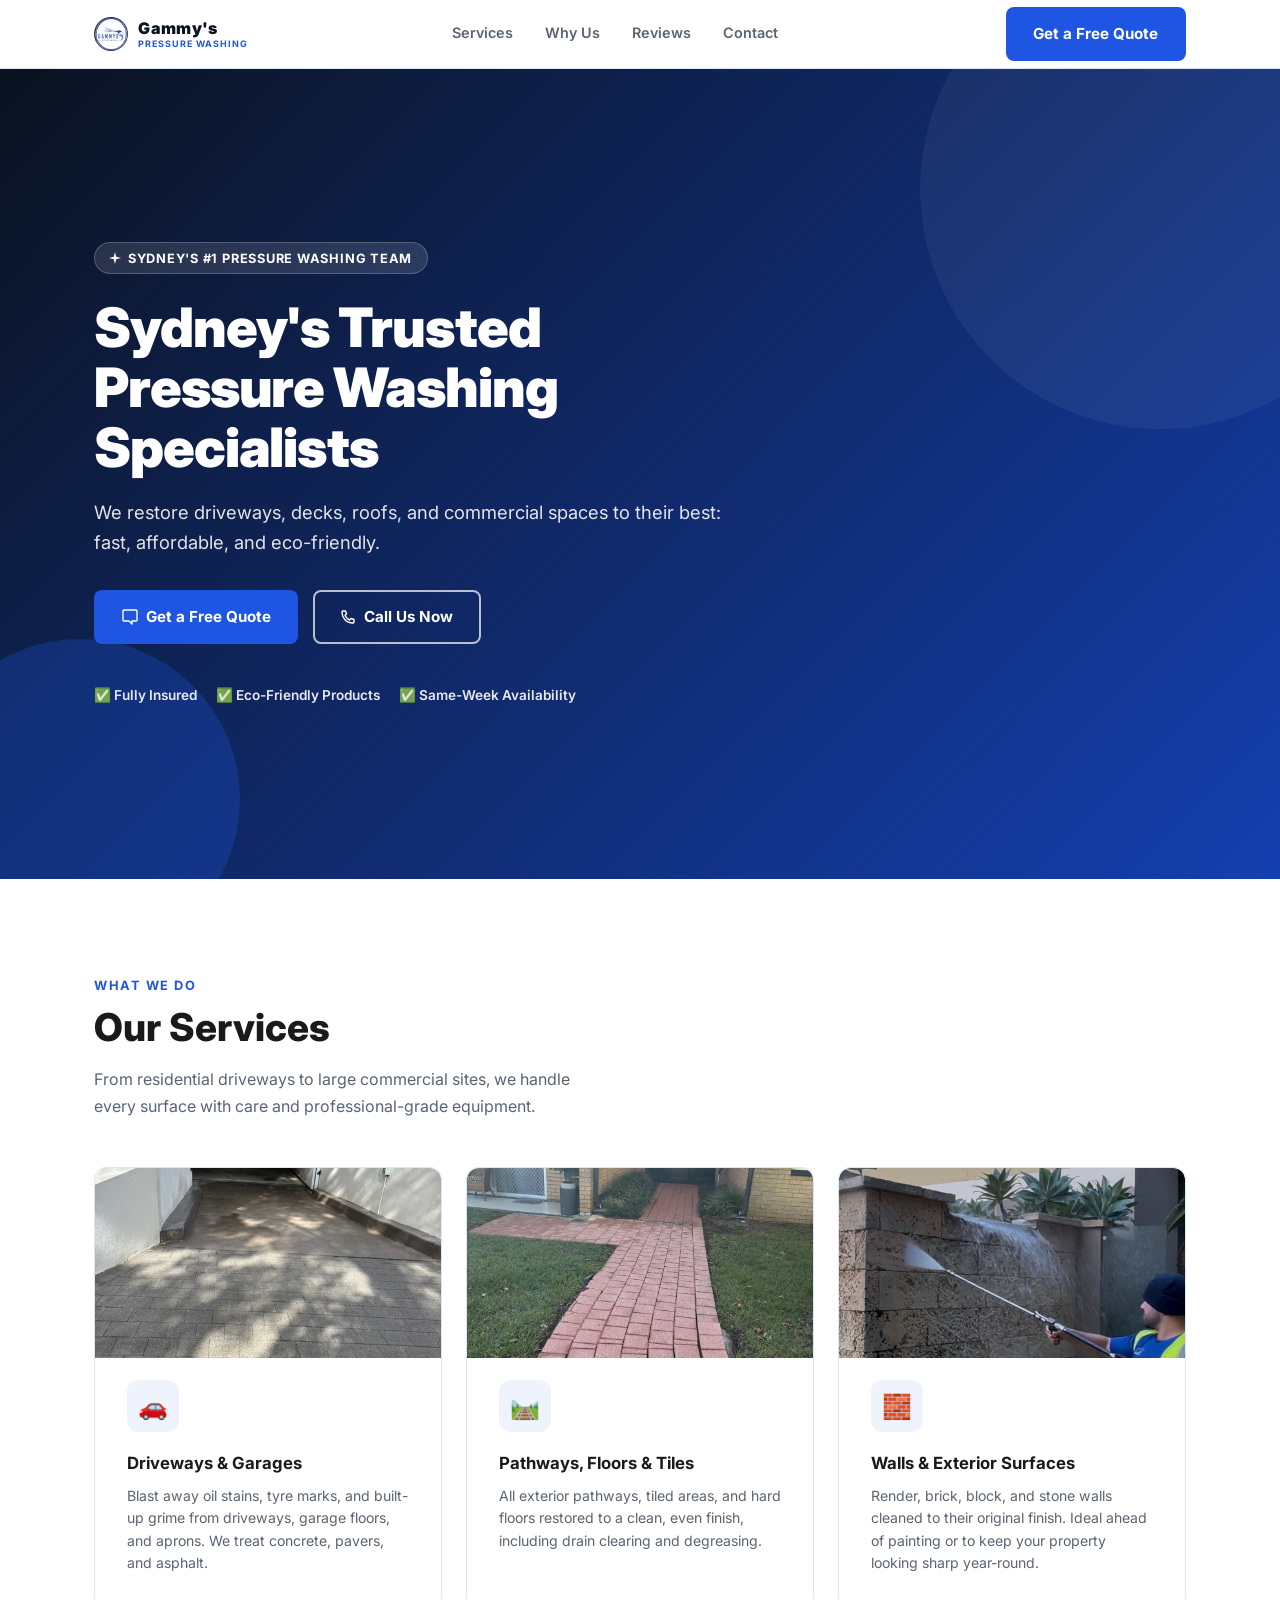
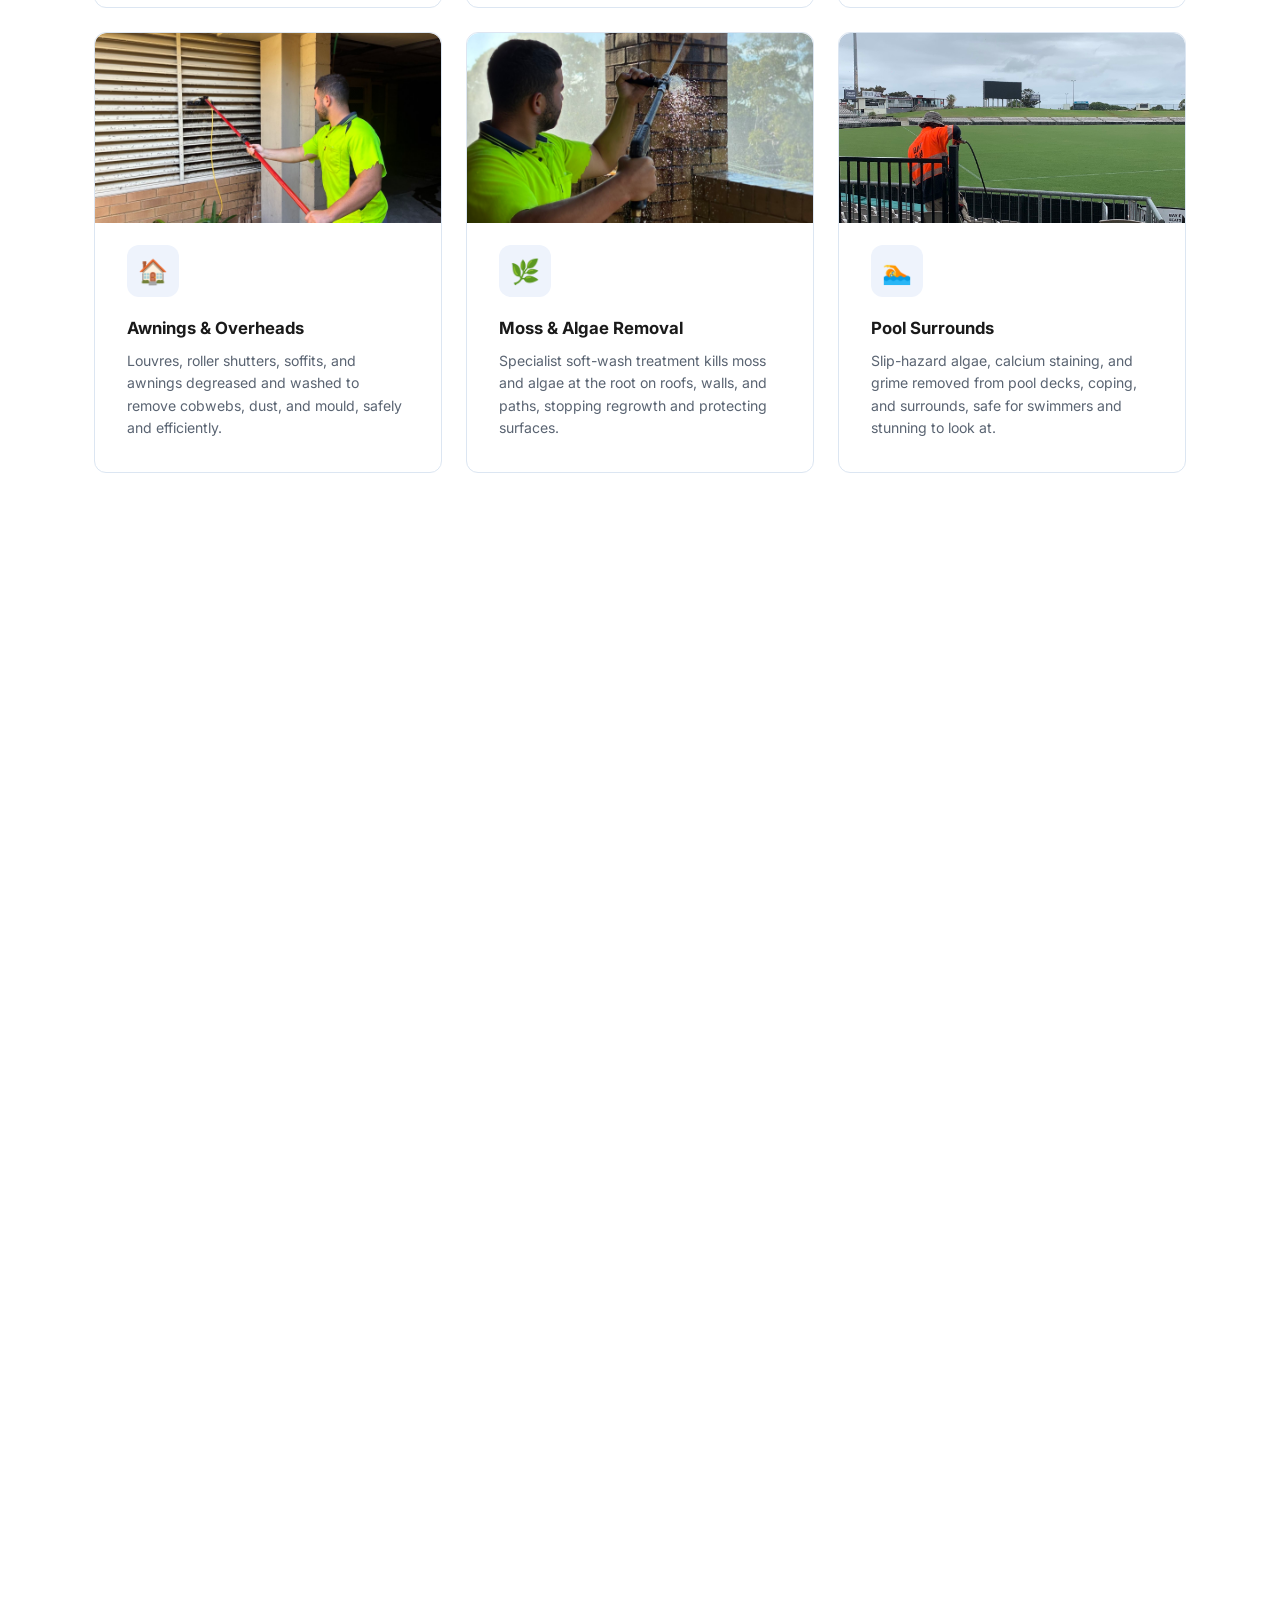
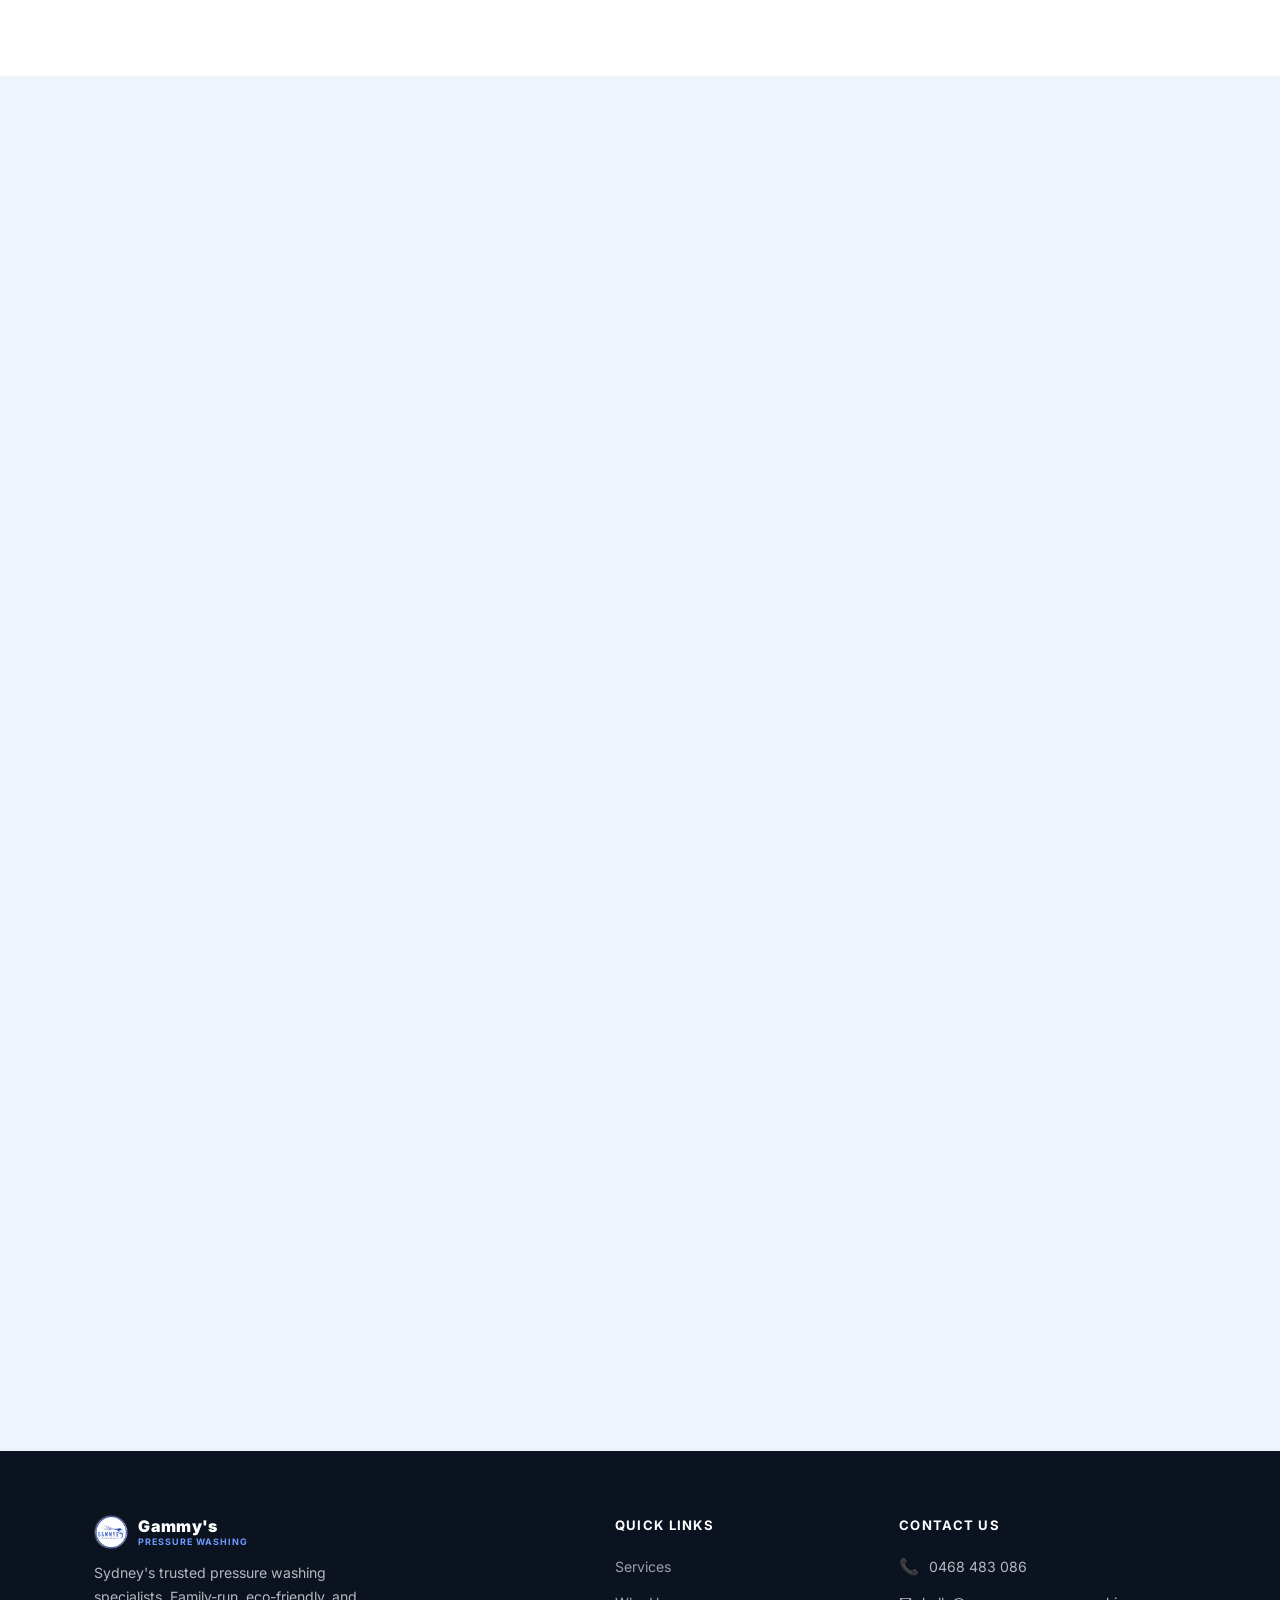
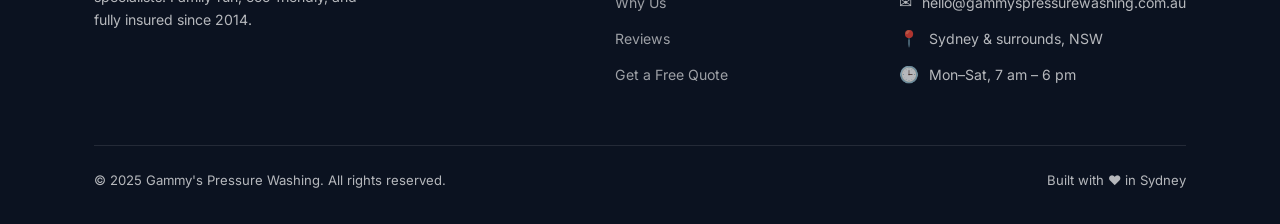
==== index.html @ 1f1c8d34 "Add real job photos, before/after gallery, and Google Sheet quote form Replace placeholder stock ima" ====
<!DOCTYPE html>
<html lang="en">
<head>
  <meta charset="UTF-8" />
  <meta name="viewport" content="width=device-width, initial-scale=1.0" />
  <meta name="description" content="Gammy's Pressure Washing: Sydney's trusted specialists for driveway, roof, deck, and commercial pressure washing. Eco-friendly, fully insured, same-week availability." />
  <title>Gammy's Pressure Washing | Sydney's Trusted Specialists</title>

  <!-- Google Fonts: Inter -->
  <link rel="preconnect" href="https://fonts.googleapis.com" />
  <link rel="preconnect" href="https://fonts.gstatic.com" crossorigin />
  <link href="https://fonts.googleapis.com/css2?family=Inter:wght@400;600;700;800;900&display=swap" rel="stylesheet" />

  <link rel="stylesheet" href="style.css" />
</head>
<body>

  <!-- ============================================================
       NAVIGATION
       ============================================================ -->
  <header class="nav" role="banner">
    <div class="container nav-inner">

      <!-- Logo -->
      <a href="index.html" class="nav-logo" aria-label="Gammy's Pressure Washing home">
        <span class="logo-badge" aria-hidden="true">
          <img src="img/logo.jpg" alt="" />
        </span>
        <span class="logo-text">
          <span class="logo-name">Gammy's</span>
          <span class="logo-tagline">Pressure Washing</span>
        </span>
      </a>

      <!-- Desktop nav links -->
      <nav class="nav-links" aria-label="Main navigation">
        <a href="#services">Services</a>
        <a href="#why">Why Us</a>
        <a href="#reviews">Reviews</a>
        <a href="#contact">Contact</a>
      </nav>

      <!-- Desktop CTA -->
      <a href="contact.html" class="btn btn-primary nav-cta">Get a Free Quote</a>

      <!-- Mobile hamburger -->
      <button class="hamburger" aria-label="Toggle menu" aria-expanded="false">
        <span></span><span></span><span></span>
      </button>
    </div>

    <!-- Mobile nav drawer -->
    <nav class="nav-mobile" aria-label="Mobile navigation">
      <a href="#services">Services</a>
      <a href="#why">Why Us</a>
      <a href="#reviews">Reviews</a>
      <a href="#contact">Contact</a>
      <a href="contact.html" class="btn btn-primary">Get a Free Quote</a>
    </nav>
  </header>


  <!-- ============================================================
       HERO
       ============================================================ -->
  <section class="hero" id="hero" aria-labelledby="hero-heading">
    <div class="container">
      <div class="hero-content">

        <span class="hero-eyebrow">
          <!-- Small star-like spark SVG -->
          <svg width="12" height="12" viewBox="0 0 12 12" fill="white" aria-hidden="true">
            <path d="M6 0l1.2 4.8L12 6l-4.8 1.2L6 12 4.8 7.2 0 6l4.8-1.2Z"/>
          </svg>
          Sydney's #1 Pressure Washing Team
        </span>

        <h1 id="hero-heading">
          Sydney's Trusted Pressure&nbsp;Washing Specialists
        </h1>

        <p class="hero-sub">
          We restore driveways, decks, roofs, and commercial spaces to their best: fast, affordable, and eco-friendly.
        </p>

        <div class="hero-buttons">
          <a href="contact.html" class="btn btn-primary">
            <!-- Quote icon -->
            <svg width="16" height="16" viewBox="0 0 16 16" fill="none" aria-hidden="true">
              <path d="M14 1H2a1 1 0 0 0-1 1v9a1 1 0 0 0 1 1h5l3 3v-3h4a1 1 0 0 0 1-1V2a1 1 0 0 0-1-1Z"
                    stroke="white" stroke-width="1.4" stroke-linejoin="round"/>
            </svg>
            Get a Free Quote
          </a>
          <a href="tel:+61468483086" class="btn btn-outline">
            <!-- Phone icon -->
            <svg width="16" height="16" viewBox="0 0 16 16" fill="none" aria-hidden="true">
              <path d="M3 2h2.5l1 3L5 6.5c1 2 2.5 3.5 4.5 4.5L11 9.5l3 1V13a1 1 0 0 1-1 1C5.5 14 2 8.5 2 3a1 1 0 0 1 1-1Z"
                    stroke="white" stroke-width="1.4" stroke-linejoin="round"/>
            </svg>
            Call Us Now
          </a>
        </div>

        <!-- Trust badges -->
        <div class="trust-badges">
          <div class="trust-badge">✅ Fully Insured</div>
          <div class="trust-badge">✅ Eco-Friendly Products</div>
          <div class="trust-badge">✅ Same-Week Availability</div>
        </div>

      </div>
    </div>
  </section>


  <!-- ============================================================
       SERVICES
       ============================================================ -->
  <section class="services" id="services" aria-labelledby="services-heading">
    <div class="container">

      <p class="section-label reveal">What We Do</p>
      <h2 class="section-title reveal" id="services-heading">Our Services</h2>
      <p class="section-sub reveal">
        From residential driveways to large commercial sites, we handle every surface
        with care and professional-grade equipment.
      </p>

      <!-- 6-card services grid -->
      <div class="services-grid">

        <!-- 1. Driveways & Garages -->
        <div class="service-card reveal">
          <!-- Save your garage/driveway photo as img/service-driveways.jpg -->
          <div class="service-img">
            <img src="img/service-driveways.jpg" alt="Driveway and garage pressure washing" loading="lazy" />
          </div>
          <div class="service-icon" aria-hidden="true">🚗</div>
          <h3>Driveways &amp; Garages</h3>
          <p>Blast away oil stains, tyre marks, and built-up grime from driveways,
             garage floors, and aprons. We treat concrete, pavers, and asphalt.</p>
        </div>

        <!-- 2. Pathways, Floors & Tiles -->
        <div class="service-card reveal">
          <!-- Save your floor/drain cleaning photo as img/service-floors.jpg -->
          <div class="service-img">
            <img src="img/service-floors.jpg" alt="Pathway and floor pressure washing" loading="lazy" />
          </div>
          <div class="service-icon" aria-hidden="true">🛤️</div>
          <h3>Pathways, Floors &amp; Tiles</h3>
          <p>All exterior pathways, tiled areas, and hard floors restored to a
             clean, even finish, including drain clearing and degreasing.</p>
        </div>

        <!-- 3. Walls & Exterior Surfaces -->
        <div class="service-card reveal">
          <!-- Save your stone wall washing photo as img/service-walls.jpg -->
          <div class="service-img">
            <img src="img/service-walls.jpg" alt="Wall and exterior surface pressure washing" loading="lazy" />
          </div>
          <div class="service-icon" aria-hidden="true">🧱</div>
          <h3>Walls &amp; Exterior Surfaces</h3>
          <p>Render, brick, block, and stone walls cleaned to their original finish.
             Ideal ahead of painting or to keep your property looking sharp year-round.</p>
        </div>

        <!-- 4. Awnings & Overheads -->
        <div class="service-card reveal">
          <!-- Save your awning/shutters photo as img/service-awnings.jpg -->
          <div class="service-img">
            <img src="img/service-awnings.jpg" alt="Awning and overhead surface cleaning" loading="lazy" />
          </div>
          <div class="service-icon" aria-hidden="true">🏠</div>
          <h3>Awnings &amp; Overheads</h3>
          <p>Louvres, roller shutters, soffits, and awnings degreased and washed to
             remove cobwebs, dust, and mould, safely and efficiently.</p>
        </div>

        <!-- 5. Moss & Algae Removal -->
        <div class="service-card reveal">
          <!-- Save your brick/moss cleaning photo as img/service-moss.jpg -->
          <div class="service-img">
            <img src="img/service-moss.jpg" alt="Moss and algae removal" loading="lazy" />
          </div>
          <div class="service-icon" aria-hidden="true">🌿</div>
          <h3>Moss &amp; Algae Removal</h3>
          <p>Specialist soft-wash treatment kills moss and algae at the root on
             roofs, walls, and paths, stopping regrowth and protecting surfaces.</p>
        </div>

        <!-- 6. Pool Surrounds -->
        <div class="service-card reveal">
          <!-- Save your pool/commercial photo as img/service-pool.jpg -->
          <div class="service-img">
            <img src="img/service-pool.jpg" alt="Swimming pool surround cleaning" loading="lazy" />
          </div>
          <div class="service-icon" aria-hidden="true">🏊</div>
          <h3>Pool Surrounds</h3>
          <p>Slip-hazard algae, calcium staining, and grime removed from pool
             decks, coping, and surrounds, safe for swimmers and stunning to look at.</p>
        </div>

      </div>
    </div>
  </section>


  <!-- ============================================================
       REVIEWS
       ============================================================ -->
  <section class="reviews" id="reviews" aria-labelledby="reviews-heading">
    <div class="container">

      <p class="section-label reveal">Customer Stories</p>
      <h2 class="section-title reveal" id="reviews-heading">What Our Customers Say</h2>
      <p class="section-sub reveal">
        Don't just take our word for it: here's what Sydney homeowners think.
      </p>

      <div class="reviews-grid">

        <!-- Review 1 -->
        <div class="review-card reveal">
          <div class="review-stars" aria-label="5 out of 5 stars">⭐⭐⭐⭐⭐</div>
          <p class="review-text">
            "I honestly didn't think my driveway could look this good again after 8 years.
            Gammy's arrived on time, worked quickly, and left the place spotless.
            Will absolutely be booking again before summer."
          </p>
          <div class="reviewer">
            <div class="reviewer-avatar" aria-hidden="true">SK</div>
            <div>
              <div class="reviewer-name">Sarah K.</div>
              <div class="reviewer-loc">Parramatta, NSW</div>
            </div>
          </div>
        </div>

        <!-- Review 2 -->
        <div class="review-card reveal">
          <div class="review-stars" aria-label="5 out of 5 stars">⭐⭐⭐⭐⭐</div>
          <p class="review-text">
            "Had our roof and gutters done ahead of the rains. The team was professional,
            explained exactly what they were doing, and the result was incredible.
            Neighbours even stopped to ask who did the work!"
          </p>
          <div class="reviewer">
            <div class="reviewer-avatar" aria-hidden="true">JT</div>
            <div>
              <div class="reviewer-name">James T.</div>
              <div class="reviewer-loc">Manly, NSW</div>
            </div>
          </div>
        </div>

        <!-- Review 3 -->
        <div class="review-card reveal">
          <div class="review-stars" aria-label="5 out of 5 stars">⭐⭐⭐⭐⭐</div>
          <p class="review-text">
            "We manage three commercial properties in the inner west and Gammy's is
            the only team we trust. Reliable, fast, and always thorough. Highly
            recommend for any business owner."
          </p>
          <div class="reviewer">
            <div class="reviewer-avatar" aria-hidden="true">ML</div>
            <div>
              <div class="reviewer-name">Maria L.</div>
              <div class="reviewer-loc">Newtown, NSW</div>
            </div>
          </div>
        </div>

        <!-- Review 4 -->
        <div class="review-card reveal">
          <div class="review-stars" aria-label="5 out of 5 stars">⭐⭐⭐⭐⭐</div>
          <p class="review-text">
            "Booked a same-day service for our deck before a family BBQ. They came
            through without hesitation. The deck looked brand new and dried perfectly
            in time. Lifesavers, honestly."
          </p>
          <div class="reviewer">
            <div class="reviewer-avatar" aria-hidden="true">RP</div>
            <div>
              <div class="reviewer-name">Ryan P.</div>
              <div class="reviewer-loc">Penrith, NSW</div>
            </div>
          </div>
        </div>

      </div>
    </div>
  </section>


  <!-- ============================================================
       WHY CHOOSE US
       ============================================================ -->
  <section class="why" id="why" aria-labelledby="why-heading">
    <div class="container">

      <p class="section-label reveal">Our Difference</p>
      <h2 class="section-title reveal" id="why-heading">Why Gammy's?</h2>

      <!-- Stats row -->
      <div class="stats-grid">
        <div class="stat-card reveal">
          <div class="stat-icon" aria-hidden="true">🏆</div>
          <div class="stat-number">10+</div>
          <div class="stat-label">Years Experience</div>
        </div>
        <div class="stat-card reveal">
          <div class="stat-icon" aria-hidden="true">😊</div>
          <div class="stat-number">200+</div>
          <div class="stat-label">Happy Customers</div>
        </div>
        <div class="stat-card reveal">
          <div class="stat-icon" aria-hidden="true">🌱</div>
          <div class="stat-number">100%</div>
          <div class="stat-label">Eco-Friendly Products</div>
        </div>
        <div class="stat-card reveal">
          <div class="stat-icon" aria-hidden="true">✅</div>
          <div class="stat-number">★★★★★</div>
          <div class="stat-label">Satisfaction Guaranteed</div>
        </div>
      </div>

      <!-- Business values paragraph -->
      <p class="why-body reveal">
        Gammy's Pressure Washing was founded on one simple principle: treat every
        property like it's our own. We're a family-run business based right here in
        Sydney, and we take pride in showing up on time, communicating clearly, and
        delivering results that genuinely impress. We only use biodegradable,
        environmentally safe detergents, because we care about the planet as much as
        we care about your home. No lock-in contracts, no hidden fees, no drama.
        Just honest, excellent work at a fair price.
      </p>

    </div>
  </section>


  <!-- ============================================================
       PHOTO GALLERY - Our Work
       ============================================================ -->
  <section class="gallery" id="gallery" aria-labelledby="gallery-heading">
    <div class="container">

      <p class="section-label reveal">Our Work</p>
      <h2 class="section-title reveal" id="gallery-heading">See the Results</h2>
      <p class="section-sub reveal">
        Real jobs, real results, every photo is from an actual Gammy's job across Sydney.
      </p>

      <!-- Before & After showcase -->
      <div class="before-after-grid">
        <div class="before-after-card reveal">
          <div class="ba-images">
            <div class="ba-img">
              <img src="img/gallery-before-balcony.jpg" alt="Mould-stained apartment balconies before pressure washing" loading="lazy" />
              <span class="ba-tag ba-tag-before">Before</span>
            </div>
            <div class="ba-img">
              <img src="img/gallery-after-balcony.jpg" alt="Same apartment balconies restored to clean cream render after pressure washing" loading="lazy" />
              <span class="ba-tag ba-tag-after">After</span>
            </div>
          </div>
          <p class="ba-caption">Balcony &amp; render mould removal, Sydney apartment block</p>
        </div>

        <div class="before-after-card reveal">
          <div class="ba-images">
            <div class="ba-img">
              <img src="img/gallery-before-stairs.jpg" alt="Mossy, leaf-covered concrete stairwell before cleaning" loading="lazy" />
              <span class="ba-tag ba-tag-before">Before</span>
            </div>
            <div class="ba-img">
              <img src="img/gallery-after-stairs.jpg" alt="Clean concrete stairwell after pressure washing" loading="lazy" />
              <span class="ba-tag ba-tag-after">After</span>
            </div>
          </div>
          <p class="ba-caption">Common-area stairwell moss &amp; algae removal</p>
        </div>

        <div class="before-after-card reveal">
          <div class="ba-images">
            <div class="ba-img">
              <img src="img/gallery-action-wall.jpg" alt="Gammy's team member pressure washing a heavily mould-stained garage wall and door" loading="lazy" />
              <span class="ba-tag ba-tag-before">Before</span>
            </div>
            <div class="ba-img">
              <img src="img/gallery-before-wall.jpg" alt="Same garage wall restored after pressure washing" loading="lazy" />
              <span class="ba-tag ba-tag-after">After</span>
            </div>
          </div>
          <p class="ba-caption">Garage wall &amp; door mould removal</p>
        </div>

        <div class="before-after-card reveal">
          <div class="ba-images">
            <div class="ba-img">
              <img src="img/gallery-before-driveway.jpg" alt="Moss-covered paved driveway ramp before pressure washing" loading="lazy" />
              <span class="ba-tag ba-tag-before">Before</span>
            </div>
            <div class="ba-img">
              <img src="img/gallery-after-driveway.jpg" alt="Same driveway ramp restored to clean pavers after pressure washing" loading="lazy" />
              <span class="ba-tag ba-tag-after">After</span>
            </div>
          </div>
          <p class="ba-caption">Driveway ramp moss &amp; algae removal</p>
        </div>
      </div>

    </div>
  </section>


  <!-- ============================================================
       FIND YOUR SOLUTION
       ============================================================ -->
  <section class="solutions" id="solutions" aria-labelledby="solutions-heading">
    <div class="container">

      <p class="section-label reveal">Quick Start</p>
      <h2 class="section-title reveal" id="solutions-heading">
        What needs attention at your property?
      </h2>
      <p class="section-sub reveal">
        Pick what applies: we'll take you straight to the right service.
      </p>

      <div class="solutions-grid">

        <!-- Card 1: Driveway / garage -->
        <div class="solution-card reveal" data-target="driveway" role="button" tabindex="0"
             aria-label="Clean my driveway or garage, jump to services">
          <div class="solution-emoji" aria-hidden="true">🚗</div>
          <h3>Clean my driveway or garage</h3>
          <p class="solution-sub">Oil stains, tyre marks, and built-up grime. Gone.</p>
          <span class="solution-arrow">View service →</span>
        </div>

        <!-- Card 2: Walls & exterior -->
        <div class="solution-card reveal" data-target="walls" role="button" tabindex="0"
             aria-label="Wash my walls or exterior, jump to services">
          <div class="solution-emoji" aria-hidden="true">🧱</div>
          <h3>Wash my walls or exterior</h3>
          <p class="solution-sub">Render, brick, or block, restored to original finish.</p>
          <span class="solution-arrow">View service →</span>
        </div>

        <!-- Card 3: Moss & algae -->
        <div class="solution-card reveal" data-target="moss" role="button" tabindex="0"
             aria-label="Remove moss and algae, jump to services">
          <div class="solution-emoji" aria-hidden="true">🌿</div>
          <h3>Remove moss &amp; algae</h3>
          <p class="solution-sub">Treated at the root to stop regrowth and protect surfaces.</p>
          <span class="solution-arrow">View service →</span>
        </div>

        <!-- Card 4: Urgent -->
        <div class="solution-card reveal" data-target="urgent" role="button" tabindex="0"
             aria-label="Need urgent same-day help, contact us">
          <div class="solution-emoji" aria-hidden="true">⚡</div>
          <h3>Need urgent same-day help?</h3>
          <p class="solution-sub">Call us now: priority bookings available for urgent jobs.</p>
          <span class="solution-arrow">Contact us →</span>
        </div>

      </div>
    </div>
  </section>


  <!-- ============================================================
       CONTACT / QUOTE FORM
       ============================================================ -->
  <section class="contact" id="contact" aria-labelledby="contact-heading">
    <div class="container">

      <div class="contact-inner">

        <!-- Left: info -->
        <div class="contact-info reveal">
          <p class="section-label">Get in Touch</p>
          <h2 class="section-title" id="contact-heading">Get Your Free Quote</h2>
          <p style="color: var(--text-muted); margin-bottom: 2rem;">
            Fill in the form and we'll get back to you within a few hours.
            No obligation, no pressure, just honest advice.
          </p>

          <div class="contact-detail">
            <div class="contact-icon" aria-hidden="true">📞</div>
            <div class="contact-detail-text">
              <strong>Phone</strong>
              <span><a href="tel:+61468483086">0468 483 086</a></span>
            </div>
          </div>

          <div class="contact-detail">
            <div class="contact-icon" aria-hidden="true">✉️</div>
            <div class="contact-detail-text">
              <strong>Email</strong>
              <span><a href="mailto:hello@gammyspressurewashing.com.au">hello@gammyspressurewashing.com.au</a></span>
            </div>
          </div>

          <div class="contact-detail">
            <div class="contact-icon" aria-hidden="true">📍</div>
            <div class="contact-detail-text">
              <strong>Service Area</strong>
              <span>Sydney &amp; surrounds, all suburbs</span>
            </div>
          </div>

          <div class="contact-detail">
            <div class="contact-icon" aria-hidden="true">🕒</div>
            <div class="contact-detail-text">
              <strong>Hours</strong>
              <span>Mon–Sat, 7 am – 6 pm</span>
            </div>
          </div>
        </div>

        <!-- Right: form -->
        <div class="reveal">
          <form class="quote-form" novalidate aria-label="Free quote request form">
            <input type="hidden" name="page" value="Homepage" />

            <div class="form-row">
              <!-- Name -->
              <div class="form-group">
                <label for="name">Full Name *</label>
                <input type="text" id="name" name="name" placeholder="Jane Smith" required autocomplete="name" />
                <span class="field-error" aria-live="polite"></span>
              </div>

              <!-- Phone -->
              <div class="form-group">
                <label for="phone">Phone *</label>
                <input type="tel" id="phone" name="phone" placeholder="0400 000 000" required autocomplete="tel" />
                <span class="field-error" aria-live="polite"></span>
              </div>
            </div>

            <!-- Email -->
            <div class="form-group">
              <label for="email">Email Address *</label>
              <input type="email" id="email" name="email" placeholder="jane@example.com" required autocomplete="email" />
              <span class="field-error" aria-live="polite"></span>
            </div>

            <!-- Service Type -->
            <div class="form-group">
              <label for="service">Service Type *</label>
              <select id="service" name="service" required>
                <option value="" disabled selected>Select a service…</option>
                <option value="driveways">Driveways &amp; Garages</option>
                <option value="floors">Pathways, Floors &amp; Tiles</option>
                <option value="walls">Walls &amp; Exterior Surfaces</option>
                <option value="awnings">Awnings &amp; Overheads</option>
                <option value="moss">Moss &amp; Algae Removal</option>
                <option value="pool">Pool Surrounds</option>
                <option value="other">Other / Not Sure</option>
              </select>
              <span class="field-error" aria-live="polite"></span>
            </div>

            <!-- Message -->
            <div class="form-group">
              <label for="message">Message</label>
              <textarea id="message" name="message" placeholder="Tell us a bit about the job: size, location, any concerns…"></textarea>
              <span class="field-error" aria-live="polite"></span>
            </div>

            <button type="submit" class="btn btn-primary" style="width:100%; justify-content:center;">
              Send My Request
            </button>

            <!-- Success message (shown by JS) -->
            <div class="form-success" role="alert">
              ✅ Thanks! We've received your request and will be in touch shortly.
            </div>

          </form>
        </div>

      </div>
    </div>
  </section>


  <!-- ============================================================
       FOOTER
       ============================================================ -->
  <footer class="footer" aria-label="Site footer">
    <div class="container">

      <div class="footer-grid">

        <!-- Brand -->
        <div class="footer-brand">
          <a href="index.html" class="nav-logo">
            <span class="logo-badge" aria-hidden="true">
              <img src="img/logo.jpg" alt="" />
            </span>
            <span class="logo-text">
              <span class="logo-name">Gammy's</span>
              <span class="logo-tagline">Pressure Washing</span>
            </span>
          </a>
          <p class="footer-tagline">
            Sydney's trusted pressure washing specialists. Family-run,
            eco-friendly, and fully insured since 2014.
          </p>
        </div>

        <!-- Quick links -->
        <div>
          <h4>Quick Links</h4>
          <ul class="footer-links">
            <li><a href="#services">Services</a></li>
            <li><a href="#why">Why Us</a></li>
            <li><a href="#reviews">Reviews</a></li>
            <li><a href="contact.html">Get a Free Quote</a></li>
          </ul>
        </div>

        <!-- Contact -->
        <div>
          <h4>Contact Us</h4>
          <div class="footer-contact-item">
            <span aria-hidden="true">📞</span>
            <a href="tel:+61468483086">0468 483 086</a>
          </div>
          <div class="footer-contact-item">
            <span aria-hidden="true">✉️</span>
            <a href="mailto:hello@gammyspressurewashing.com.au">hello@gammyspressurewashing.com.au</a>
          </div>
          <div class="footer-contact-item">
            <span aria-hidden="true">📍</span>
            <span>Sydney &amp; surrounds, NSW</span>
          </div>
          <div class="footer-contact-item">
            <span aria-hidden="true">🕒</span>
            <span>Mon–Sat, 7 am – 6 pm</span>
          </div>
        </div>

      </div>

      <!-- Bottom bar -->
      <div class="footer-bottom">
        <span>© 2025 Gammy's Pressure Washing. All rights reserved.</span>
        <span>Built with ❤️ in Sydney</span>
      </div>

    </div>
  </footer>

  <script src="script.js"></script>
</body>
</html>
---- style.css ----
/* ============================================================
   Gammy's Pressure Washing - style.css
   Edit variables in :root to retheme the whole site instantly
   ============================================================ */

/* --- Design Tokens --- */
:root {
  --blue:        #1E56E3;
  --blue-dark:   #143FB0;
  --navy:        #0B1220;
  --pale:        #EEF3FC;
  --white:       #FFFFFF;
  --text:        #1A1A1A;
  --text-muted:  #5a6472;
  --border:      #DCE6F2;
  --shadow-sm:   0 2px 8px rgba(30,86,227,.08);
  --shadow-md:   0 6px 24px rgba(30,86,227,.12);
  --radius:      12px;
  --transition:  0.22s ease;
  --max-w:       1140px;
}

/* --- Reset & Base --- */
*, *::before, *::after { box-sizing: border-box; margin: 0; padding: 0; }

html { scroll-behavior: smooth; font-size: 16px; }

body {
  font-family: 'Inter', system-ui, -apple-system, sans-serif;
  color: var(--text);
  background: var(--white);
  line-height: 1.65;
}

img { display: block; max-width: 100%; }

a { color: inherit; text-decoration: none; }

ul { list-style: none; }

/* --- Utility --- */
.container {
  width: 100%;
  max-width: var(--max-w);
  margin-inline: auto;
  padding-inline: 1.5rem;
}

.section-label {
  font-size: .8rem;
  font-weight: 700;
  letter-spacing: .12em;
  text-transform: uppercase;
  color: var(--blue);
  margin-bottom: .5rem;
}

.section-title {
  font-size: clamp(1.6rem, 3.5vw, 2.4rem);
  font-weight: 800;
  line-height: 1.2;
  margin-bottom: 1rem;
}

.section-sub {
  color: var(--text-muted);
  max-width: 52ch;
  margin-bottom: 3rem;
}

.btn {
  display: inline-flex;
  align-items: center;
  gap: .5rem;
  padding: .78rem 1.6rem;
  border-radius: 8px;
  font-weight: 700;
  font-size: .95rem;
  cursor: pointer;
  border: 2px solid transparent;
  transition: background var(--transition), color var(--transition),
              border-color var(--transition), box-shadow var(--transition),
              transform var(--transition);
  white-space: nowrap;
}

.btn-primary {
  background: var(--blue);
  color: var(--white);
}
.btn-primary:hover {
  background: var(--blue-dark);
  box-shadow: 0 4px 16px rgba(30,86,227,.28);
  transform: translateY(-1px);
}

.btn-outline {
  background: transparent;
  color: var(--white);
  border-color: rgba(255,255,255,.7);
}
.btn-outline:hover {
  background: rgba(255,255,255,.12);
  border-color: var(--white);
}

.btn-outline-dark {
  background: transparent;
  color: var(--blue);
  border-color: var(--blue);
}
.btn-outline-dark:hover {
  background: var(--blue);
  color: var(--white);
}

/* ============================================================
   NAVIGATION
   ============================================================ */
.nav {
  position: sticky;
  top: 0;
  z-index: 1000;
  background: rgba(255,255,255,.96);
  backdrop-filter: blur(10px);
  border-bottom: 1px solid var(--border);
  transition: box-shadow var(--transition);
}
.nav.scrolled { box-shadow: var(--shadow-md); }

.nav-inner {
  display: flex;
  align-items: center;
  justify-content: space-between;
  height: 68px;
}

/* Logo */
.nav-logo {
  display: flex;
  align-items: center;
  gap: .65rem;
  flex-shrink: 0;
}
.logo-badge {
  width: 34px;
  height: 34px;
  border-radius: 50%;
  overflow: hidden;
  display: flex;
  align-items: center;
  justify-content: center;
  flex-shrink: 0;
}
.logo-badge svg { flex-shrink: 0; }
.logo-badge img {
  width: 100%;
  height: 100%;
  object-fit: cover;
}
.logo-text {
  display: flex;
  flex-direction: column;
  line-height: 1.05;
}
.logo-name {
  font-weight: 900;
  font-size: 1rem;
  letter-spacing: .02em;
  color: var(--navy);
}
.logo-tagline {
  font-weight: 700;
  font-size: .56rem;
  letter-spacing: .11em;
  text-transform: uppercase;
  color: var(--blue);
  margin-top: 2px;
}

/* Desktop links */
.nav-links {
  display: flex;
  align-items: center;
  gap: 2rem;
}
.nav-links a {
  font-size: .9rem;
  font-weight: 600;
  color: var(--text-muted);
  position: relative;
  padding-bottom: 3px;
  transition: color var(--transition);
}
.nav-links a::after {
  content: '';
  position: absolute;
  bottom: 0; left: 0;
  width: 0; height: 2px;
  background: var(--blue);
  transition: width var(--transition);
}
.nav-links a:hover,
.nav-links a.active { color: var(--blue); }
.nav-links a:hover::after,
.nav-links a.active::after { width: 100%; }

/* CTA */
.nav-cta { margin-left: 1.5rem; }

/* Hamburger */
.hamburger {
  display: none;
  flex-direction: column;
  gap: 5px;
  background: none;
  border: none;
  cursor: pointer;
  padding: .3rem;
}
.hamburger span {
  display: block;
  width: 24px;
  height: 2px;
  background: var(--text);
  border-radius: 2px;
  transition: transform var(--transition), opacity var(--transition);
}
.hamburger.open span:nth-child(1) { transform: translateY(7px) rotate(45deg); }
.hamburger.open span:nth-child(2) { opacity: 0; }
.hamburger.open span:nth-child(3) { transform: translateY(-7px) rotate(-45deg); }

/* Mobile nav drawer */
.nav-mobile {
  display: none;
  flex-direction: column;
  gap: 0;
  background: var(--white);
  border-top: 1px solid var(--border);
  padding: 1rem 1.5rem 1.5rem;
}
.nav-mobile.open { display: flex; }
.nav-mobile a {
  font-weight: 600;
  font-size: 1rem;
  color: var(--text);
  padding: .75rem 0;
  border-bottom: 1px solid var(--border);
}
.nav-mobile a:last-child { border-bottom: none; }
.nav-mobile .btn { margin-top: .75rem; justify-content: center; }

/* ============================================================
   HERO
   ============================================================ */
.hero {
  position: relative;
  min-height: 90vh;
  display: flex;
  align-items: center;
  background: linear-gradient(135deg, var(--navy) 0%, var(--blue-dark) 100%);
  overflow: hidden;
}

/* Decorative blobs */
.hero::before {
  content: '';
  position: absolute;
  top: -120px; right: -120px;
  width: 480px; height: 480px;
  background: rgba(255,255,255,.05);
  border-radius: 50%;
}
.hero::after {
  content: '';
  position: absolute;
  bottom: -80px; left: -80px;
  width: 320px; height: 320px;
  background: rgba(30,86,227,.28);
  border-radius: 50%;
}

.hero-content {
  position: relative;
  z-index: 1;
  color: var(--white);
  max-width: 680px;
}

.hero-eyebrow {
  display: inline-flex;
  align-items: center;
  gap: .4rem;
  background: rgba(255,255,255,.12);
  border: 1px solid rgba(255,255,255,.2);
  border-radius: 100px;
  padding: .3rem .9rem;
  font-size: .8rem;
  font-weight: 700;
  letter-spacing: .06em;
  text-transform: uppercase;
  margin-bottom: 1.5rem;
}

.hero h1 {
  font-size: clamp(2rem, 5vw, 3.4rem);
  font-weight: 900;
  line-height: 1.1;
  margin-bottom: 1.2rem;
  letter-spacing: -.02em;
}

.hero-sub {
  font-size: clamp(1rem, 2vw, 1.15rem);
  opacity: .88;
  margin-bottom: 2rem;
  max-width: 54ch;
}

.hero-buttons {
  display: flex;
  flex-wrap: wrap;
  gap: .9rem;
  margin-bottom: 2.5rem;
}

.trust-badges {
  display: flex;
  flex-wrap: wrap;
  gap: 1.2rem;
  align-items: center;
}
.trust-badge {
  display: flex;
  align-items: center;
  gap: .4rem;
  font-size: .85rem;
  font-weight: 600;
  opacity: .9;
}

/* ============================================================
   SERVICES
   ============================================================ */
.services {
  padding: 6rem 0;
  background: var(--white);
}

.services-grid {
  display: grid;
  grid-template-columns: repeat(auto-fill, minmax(300px, 1fr));
  gap: 1.5rem;
}

.service-card {
  background: var(--white);
  border: 1.5px solid var(--border);
  border-radius: var(--radius);
  padding: 2rem;
  transition: transform var(--transition), border-color var(--transition),
              box-shadow var(--transition);
  cursor: default;
  overflow: hidden; /* keeps photo inside rounded corners */
}
.service-card:hover {
  transform: translateY(-4px);
  border-color: var(--blue);
  box-shadow: var(--shadow-md);
}

/* Photo at the top of each service card */
.service-img {
  margin: -2rem -2rem 1.4rem; /* bleed to card edges */
  height: 190px;
  overflow: hidden;
  border-radius: var(--radius) var(--radius) 0 0;
  background: var(--pale); /* fallback while image loads or if missing */
}
.service-img img {
  width: 100%;
  height: 100%;
  object-fit: cover;
  transition: transform .45s ease;
}
.service-card:hover .service-img img {
  transform: scale(1.05);
}

.service-icon {
  width: 52px;
  height: 52px;
  background: var(--pale);
  border-radius: 12px;
  display: flex;
  align-items: center;
  justify-content: center;
  font-size: 1.5rem;
  margin-bottom: 1.1rem;
}

.service-card h3 {
  font-size: 1.05rem;
  font-weight: 700;
  margin-bottom: .45rem;
}
.service-card p {
  font-size: .88rem;
  color: var(--text-muted);
  line-height: 1.6;
}

/* ============================================================
   PHOTO GALLERY - "Our Work"
   ============================================================ */
.gallery {
  padding: 6rem 0;
  background: var(--white);
}

/* ============================================================
   BEFORE & AFTER SHOWCASE
   ============================================================ */
.before-after-grid {
  display: grid;
  grid-template-columns: repeat(auto-fit, minmax(320px, 1fr));
  gap: 2rem;
  margin-bottom: 2.5rem;
}

.before-after-card {
  background: var(--pale);
  border: 1.5px solid var(--border);
  border-radius: var(--radius);
  padding: 1.25rem;
}

.ba-images {
  display: grid;
  grid-template-columns: 1fr 1fr;
  gap: .75rem;
  margin-bottom: 1rem;
}

.ba-img {
  position: relative;
  border-radius: 8px;
  overflow: hidden;
  aspect-ratio: 3 / 4;
  background: var(--white);
}
.ba-img img {
  width: 100%;
  height: 100%;
  object-fit: cover;
}

.ba-tag {
  position: absolute;
  top: .6rem;
  left: .6rem;
  padding: .25rem .7rem;
  border-radius: 100px;
  font-size: .72rem;
  font-weight: 800;
  text-transform: uppercase;
  letter-spacing: .06em;
  color: var(--white);
}
.ba-tag-before { background: rgba(11,18,32,.75); }
.ba-tag-after  { background: var(--blue); }

.ba-caption {
  font-size: .88rem;
  color: var(--text-muted);
  font-weight: 600;
  text-align: center;
}

/* ============================================================
   HOW IT WORKS
   ============================================================ */
.how {
  padding: 6rem 0;
  background: var(--pale);
}

.steps {
  display: flex;
  align-items: flex-start;
  gap: 0;
  position: relative;
}

/* Dashed connector line (desktop only) */
.steps::before {
  content: '';
  position: absolute;
  top: 36px;
  left: calc(36px + 1.5rem);
  right: calc(36px + 1.5rem);
  height: 2px;
  border-top: 2px dashed var(--blue);
  opacity: .35;
  z-index: 0;
}

.step {
  flex: 1;
  display: flex;
  flex-direction: column;
  align-items: center;
  text-align: center;
  padding: 0 1.5rem;
  position: relative;
  z-index: 1;
}

.step-num {
  width: 72px;
  height: 72px;
  background: var(--blue);
  color: var(--white);
  border-radius: 50%;
  display: flex;
  align-items: center;
  justify-content: center;
  font-size: 1.5rem;
  font-weight: 800;
  margin-bottom: 1.2rem;
  box-shadow: 0 4px 16px rgba(30,86,227,.25);
  flex-shrink: 0;
}

.step h3 {
  font-size: 1.05rem;
  font-weight: 700;
  margin-bottom: .45rem;
}
.step p {
  font-size: .88rem;
  color: var(--text-muted);
}

/* ============================================================
   WHY CHOOSE US
   ============================================================ */
.why {
  padding: 6rem 0;
  background: var(--white);
}

.stats-grid {
  display: grid;
  grid-template-columns: repeat(4, 1fr);
  gap: 1.5rem;
  margin-bottom: 3rem;
}

.stat-card {
  background: var(--pale);
  border-radius: var(--radius);
  padding: 2rem 1.5rem;
  text-align: center;
  border: 1.5px solid var(--border);
}

.stat-icon {
  font-size: 2rem;
  margin-bottom: .6rem;
}

.stat-number {
  font-size: 2rem;
  font-weight: 900;
  color: var(--blue);
  line-height: 1;
  margin-bottom: .25rem;
}

.stat-label {
  font-size: .88rem;
  font-weight: 600;
  color: var(--text-muted);
}

.why-body {
  max-width: 68ch;
  color: var(--text-muted);
  font-size: 1rem;
  line-height: 1.75;
  border-left: 3px solid var(--blue);
  padding-left: 1.25rem;
}

/* ============================================================
   FIND YOUR SOLUTION
   ============================================================ */
.solutions {
  padding: 6rem 0;
  background: var(--pale);
}

.solutions-grid {
  display: grid;
  grid-template-columns: repeat(auto-fill, minmax(240px, 1fr));
  gap: 1.25rem;
}

.solution-card {
  background: var(--white);
  border: 2px solid var(--border);
  border-radius: var(--radius);
  padding: 2rem 1.75rem;
  cursor: pointer;
  transition: transform var(--transition), border-color var(--transition),
              box-shadow var(--transition), background var(--transition);
  display: flex;
  flex-direction: column;
  gap: .75rem;
}
.solution-card:hover {
  transform: translateY(-4px);
  border-color: var(--blue);
  box-shadow: var(--shadow-md);
}
.solution-card.active {
  background: var(--blue);
  border-color: var(--blue);
  color: var(--white);
}
.solution-card.active .solution-sub { color: rgba(255,255,255,.8); }

.solution-emoji { font-size: 1.8rem; }

.solution-card h3 {
  font-size: 1rem;
  font-weight: 700;
  line-height: 1.3;
}

.solution-sub {
  font-size: .83rem;
  color: var(--text-muted);
  line-height: 1.5;
}

.solution-arrow {
  display: inline-flex;
  align-items: center;
  gap: .3rem;
  font-size: .82rem;
  font-weight: 700;
  color: var(--blue);
  margin-top: auto;
  transition: gap var(--transition);
}
.solution-card.active .solution-arrow { color: rgba(255,255,255,.9); }
.solution-card:hover .solution-arrow { gap: .55rem; }

/* ============================================================
   REVIEWS
   ============================================================ */
.reviews {
  padding: 6rem 0;
  background: var(--white);
}

.reviews-grid {
  display: grid;
  grid-template-columns: repeat(auto-fill, minmax(280px, 1fr));
  gap: 1.5rem;
}

.review-card {
  background: var(--pale);
  border: 1.5px solid var(--border);
  border-radius: var(--radius);
  padding: 2rem;
}

.review-stars {
  font-size: 1.1rem;
  margin-bottom: .75rem;
  letter-spacing: .05em;
}

.review-text {
  font-size: .9rem;
  color: var(--text);
  line-height: 1.7;
  margin-bottom: 1.25rem;
  font-style: italic;
}

.reviewer {
  display: flex;
  align-items: center;
  gap: .75rem;
}

.reviewer-avatar {
  width: 40px;
  height: 40px;
  border-radius: 50%;
  background: var(--blue);
  color: var(--white);
  display: flex;
  align-items: center;
  justify-content: center;
  font-weight: 700;
  font-size: .9rem;
  flex-shrink: 0;
}

.reviewer-name {
  font-weight: 700;
  font-size: .9rem;
}

.reviewer-loc {
  font-size: .78rem;
  color: var(--text-muted);
}

/* ============================================================
   CONTACT / QUOTE FORM
   ============================================================ */
.contact {
  padding: 6rem 0;
  background: var(--pale);
}

.contact-inner {
  display: grid;
  grid-template-columns: 1fr 1.3fr;
  gap: 4rem;
  align-items: start;
}

.contact-info h2 { margin-bottom: .75rem; }

.contact-detail {
  display: flex;
  align-items: flex-start;
  gap: .9rem;
  margin-bottom: 1.4rem;
}

.contact-icon {
  width: 44px;
  height: 44px;
  background: var(--white);
  border: 1.5px solid var(--border);
  border-radius: 10px;
  display: flex;
  align-items: center;
  justify-content: center;
  font-size: 1.1rem;
  flex-shrink: 0;
}

.contact-detail-text strong {
  display: block;
  font-size: .82rem;
  font-weight: 700;
  text-transform: uppercase;
  letter-spacing: .06em;
  color: var(--text-muted);
  margin-bottom: .15rem;
}
.contact-detail-text span {
  font-size: .95rem;
  font-weight: 600;
  color: var(--text);
}

/* Form */
.quote-form {
  background: var(--white);
  border: 1.5px solid var(--border);
  border-radius: var(--radius);
  padding: 2.5rem;
  box-shadow: var(--shadow-sm);
}

.form-row {
  display: grid;
  grid-template-columns: 1fr 1fr;
  gap: 1rem;
}

.form-group {
  margin-bottom: 1.25rem;
}

.form-group label {
  display: block;
  font-size: .82rem;
  font-weight: 700;
  margin-bottom: .4rem;
  color: var(--text);
}

.form-group input,
.form-group select,
.form-group textarea {
  width: 100%;
  padding: .72rem 1rem;
  border: 1.5px solid var(--border);
  border-radius: 8px;
  font-family: inherit;
  font-size: .93rem;
  color: var(--text);
  background: var(--white);
  transition: border-color var(--transition), box-shadow var(--transition);
  outline: none;
  appearance: none;
}
.form-group input:focus,
.form-group select:focus,
.form-group textarea:focus {
  border-color: var(--blue);
  box-shadow: 0 0 0 3px rgba(30,86,227,.12);
}
.form-group input.error,
.form-group select.error,
.form-group textarea.error {
  border-color: #e05252;
  box-shadow: 0 0 0 3px rgba(224,82,82,.1);
}

.form-group textarea { resize: vertical; min-height: 110px; }

.field-error {
  display: block;
  font-size: .78rem;
  color: #e05252;
  margin-top: .3rem;
}

.form-success {
  display: none;
  background: var(--pale);
  border: 1.5px solid var(--blue);
  border-radius: 8px;
  padding: 1rem 1.25rem;
  font-size: .92rem;
  font-weight: 600;
  color: var(--blue);
  margin-top: 1rem;
  text-align: center;
}
.form-success.visible { display: block; }

.form-group select {
  background-image: url("data:image/svg+xml,%3Csvg xmlns='http://www.w3.org/2000/svg' width='12' height='8' viewBox='0 0 12 8'%3E%3Cpath d='M1 1l5 5 5-5' stroke='%235a6472' stroke-width='1.5' fill='none' stroke-linecap='round'/%3E%3C/svg%3E");
  background-repeat: no-repeat;
  background-position: right 1rem center;
  padding-right: 2.5rem;
  cursor: pointer;
}

/* ============================================================
   FOOTER
   ============================================================ */
.footer {
  background: var(--navy);
  color: rgba(255,255,255,.7);
  padding: 4rem 0 2rem;
}

.footer-grid {
  display: grid;
  grid-template-columns: 2fr 1fr 1fr;
  gap: 3rem;
  margin-bottom: 3rem;
}

.footer-brand .nav-logo {
  margin-bottom: .75rem;
}
.footer-brand .logo-name { color: var(--white); }
.footer-brand .logo-tagline { color: #6E9BFF; }

.footer-tagline {
  font-size: .88rem;
  line-height: 1.65;
  max-width: 30ch;
  margin-bottom: 1.25rem;
}

.footer h4 {
  font-size: .82rem;
  font-weight: 700;
  text-transform: uppercase;
  letter-spacing: .1em;
  color: var(--white);
  margin-bottom: 1rem;
}

.footer-links {
  display: flex;
  flex-direction: column;
  gap: .6rem;
}
.footer-links a {
  font-size: .88rem;
  color: rgba(255,255,255,.6);
  transition: color var(--transition);
}
.footer-links a:hover { color: var(--white); }

.footer-contact-item {
  display: flex;
  align-items: center;
  gap: .6rem;
  font-size: .88rem;
  margin-bottom: .6rem;
}
.footer-contact-item span:first-child { font-size: 1rem; }

.footer-bottom {
  border-top: 1px solid rgba(255,255,255,.1);
  padding-top: 1.5rem;
  display: flex;
  align-items: center;
  justify-content: space-between;
  flex-wrap: wrap;
  gap: 1rem;
  font-size: .82rem;
}

/* ============================================================
   CONTACT PAGE HERO (contact.html)
   ============================================================ */
.contact-hero {
  background: linear-gradient(135deg, #0B1220 0%, #143FB0 55%, #1E56E3 100%);
  color: var(--white);
  padding: 5rem 0 4rem;
  text-align: center;
}
.contact-hero h1 {
  font-size: clamp(2rem, 4vw, 3rem);
  font-weight: 900;
  margin-bottom: .75rem;
}
.contact-hero p {
  font-size: 1.1rem;
  opacity: .88;
}

/* ============================================================
   RESPONSIVE BREAKPOINTS
   ============================================================ */

/* Tablet - ≤900px */
@media (max-width: 900px) {
  .nav-links,
  .nav-cta { display: none; }
  .hamburger { display: flex; }

  .stats-grid { grid-template-columns: repeat(2, 1fr); }

  .contact-inner {
    grid-template-columns: 1fr;
    gap: 2.5rem;
  }

  .footer-grid {
    grid-template-columns: 1fr 1fr;
    gap: 2rem;
  }
  .footer-brand { grid-column: 1 / -1; }
}

/* Mobile - ≤600px */
@media (max-width: 600px) {
  .hero { min-height: 100svh; padding: 5rem 0 4rem; }

  .steps {
    flex-direction: column;
    gap: 2rem;
  }
  .steps::before { display: none; }
  .step { align-items: flex-start; text-align: left; flex-direction: row; padding: 0; gap: 1rem; }
  .step-num { width: 52px; height: 52px; font-size: 1.2rem; flex-shrink: 0; }

  .stats-grid { grid-template-columns: 1fr 1fr; }

  .solutions-grid { grid-template-columns: 1fr 1fr; }

  .form-row { grid-template-columns: 1fr; }

  .footer-grid { grid-template-columns: 1fr; gap: 2rem; }

  .footer-bottom { flex-direction: column; text-align: center; }

  .hero-buttons { flex-direction: column; align-items: flex-start; }
}

@media (max-width: 400px) {
  .solutions-grid { grid-template-columns: 1fr; }
}

/* ============================================================
   SCROLL ANIMATIONS (JS adds .revealed)
   ============================================================ */
.reveal {
  opacity: 0;
  transform: translateY(24px);
  transition: opacity .55s ease, transform .55s ease;
}
.reveal.revealed {
  opacity: 1;
  transform: none;
}
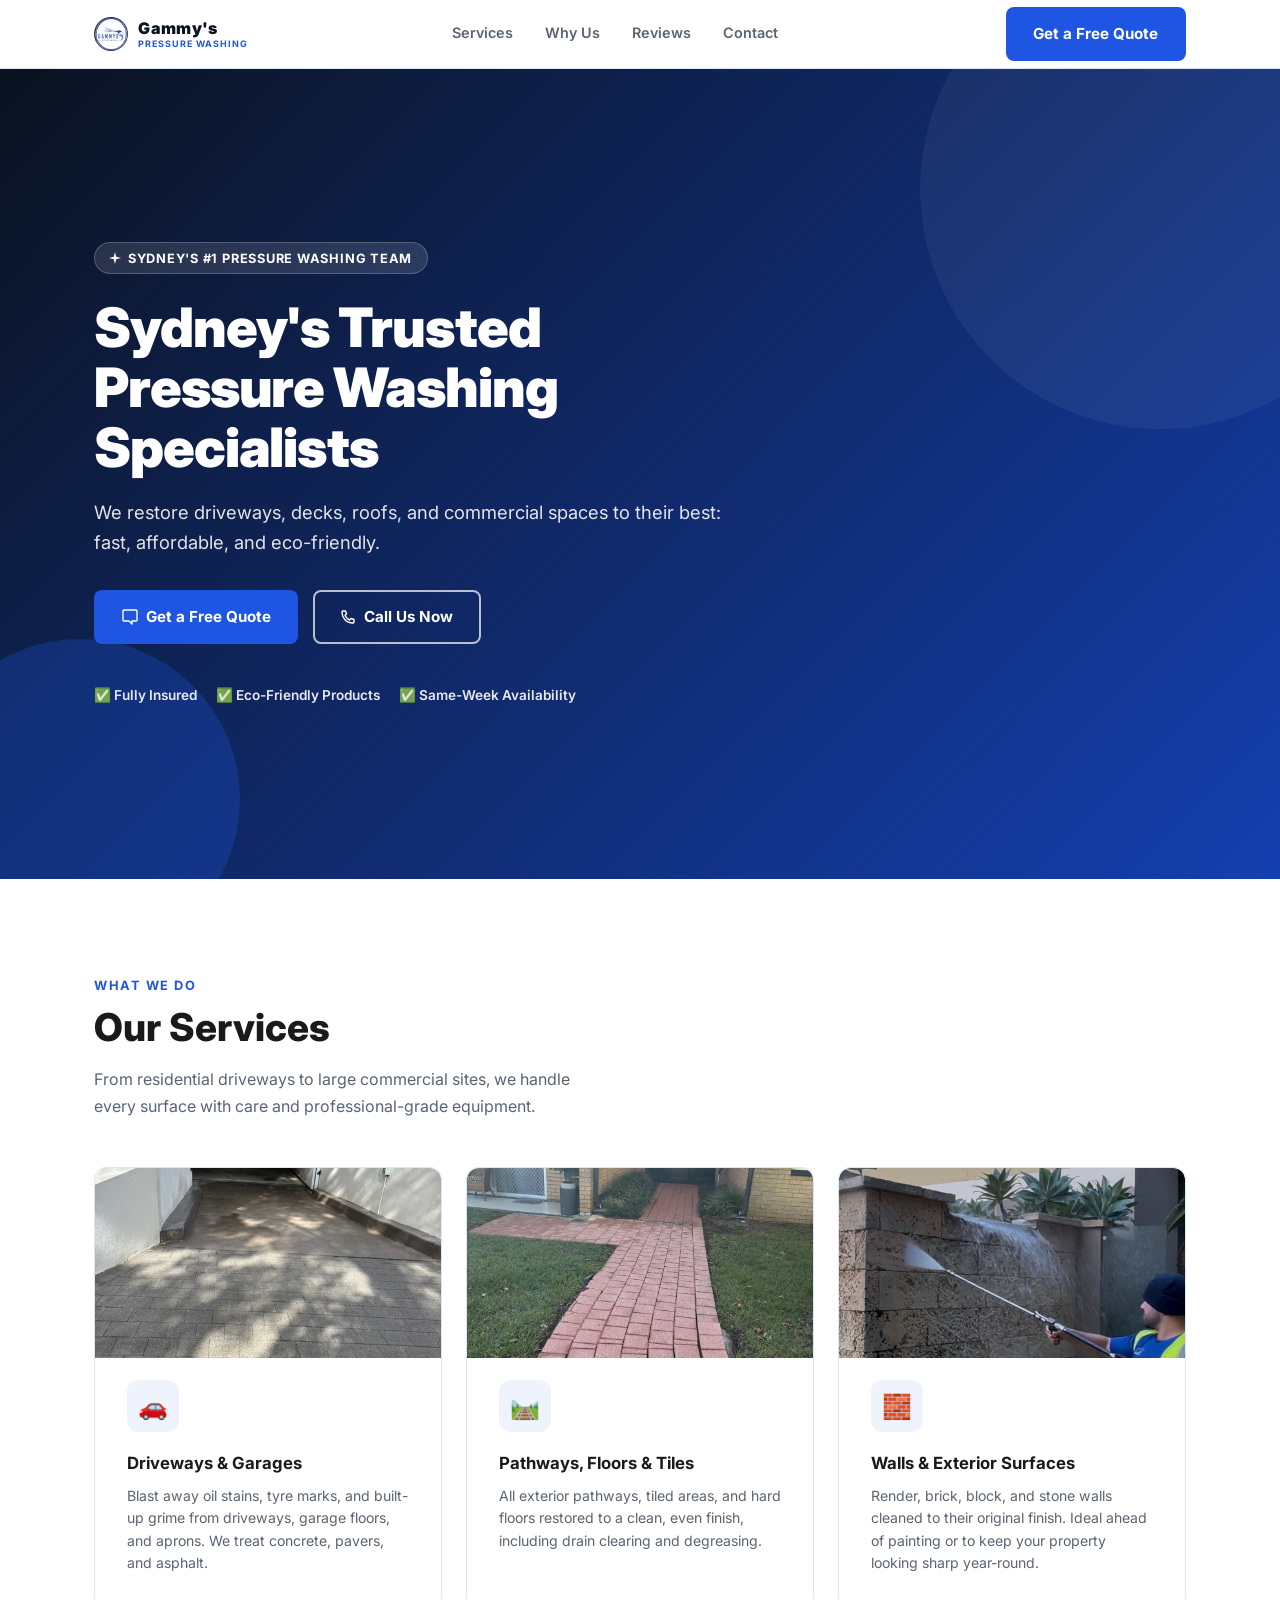
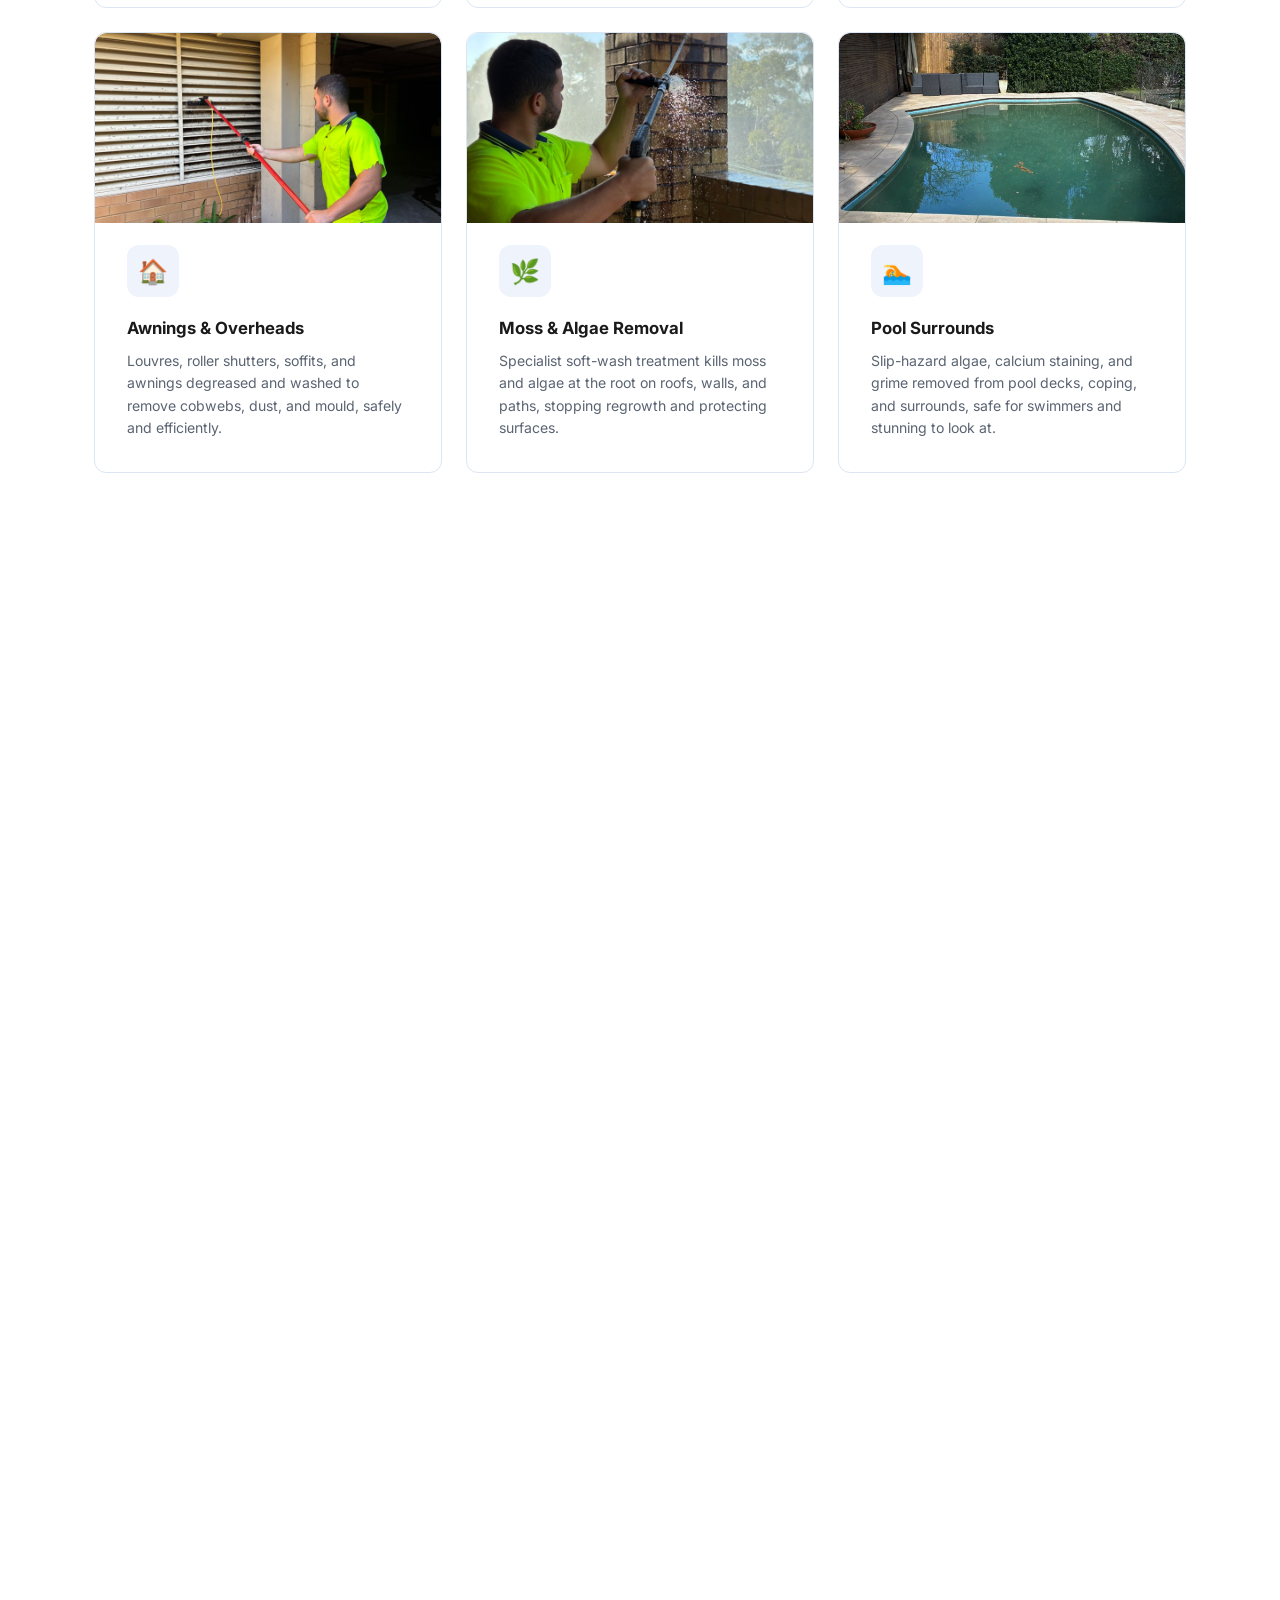
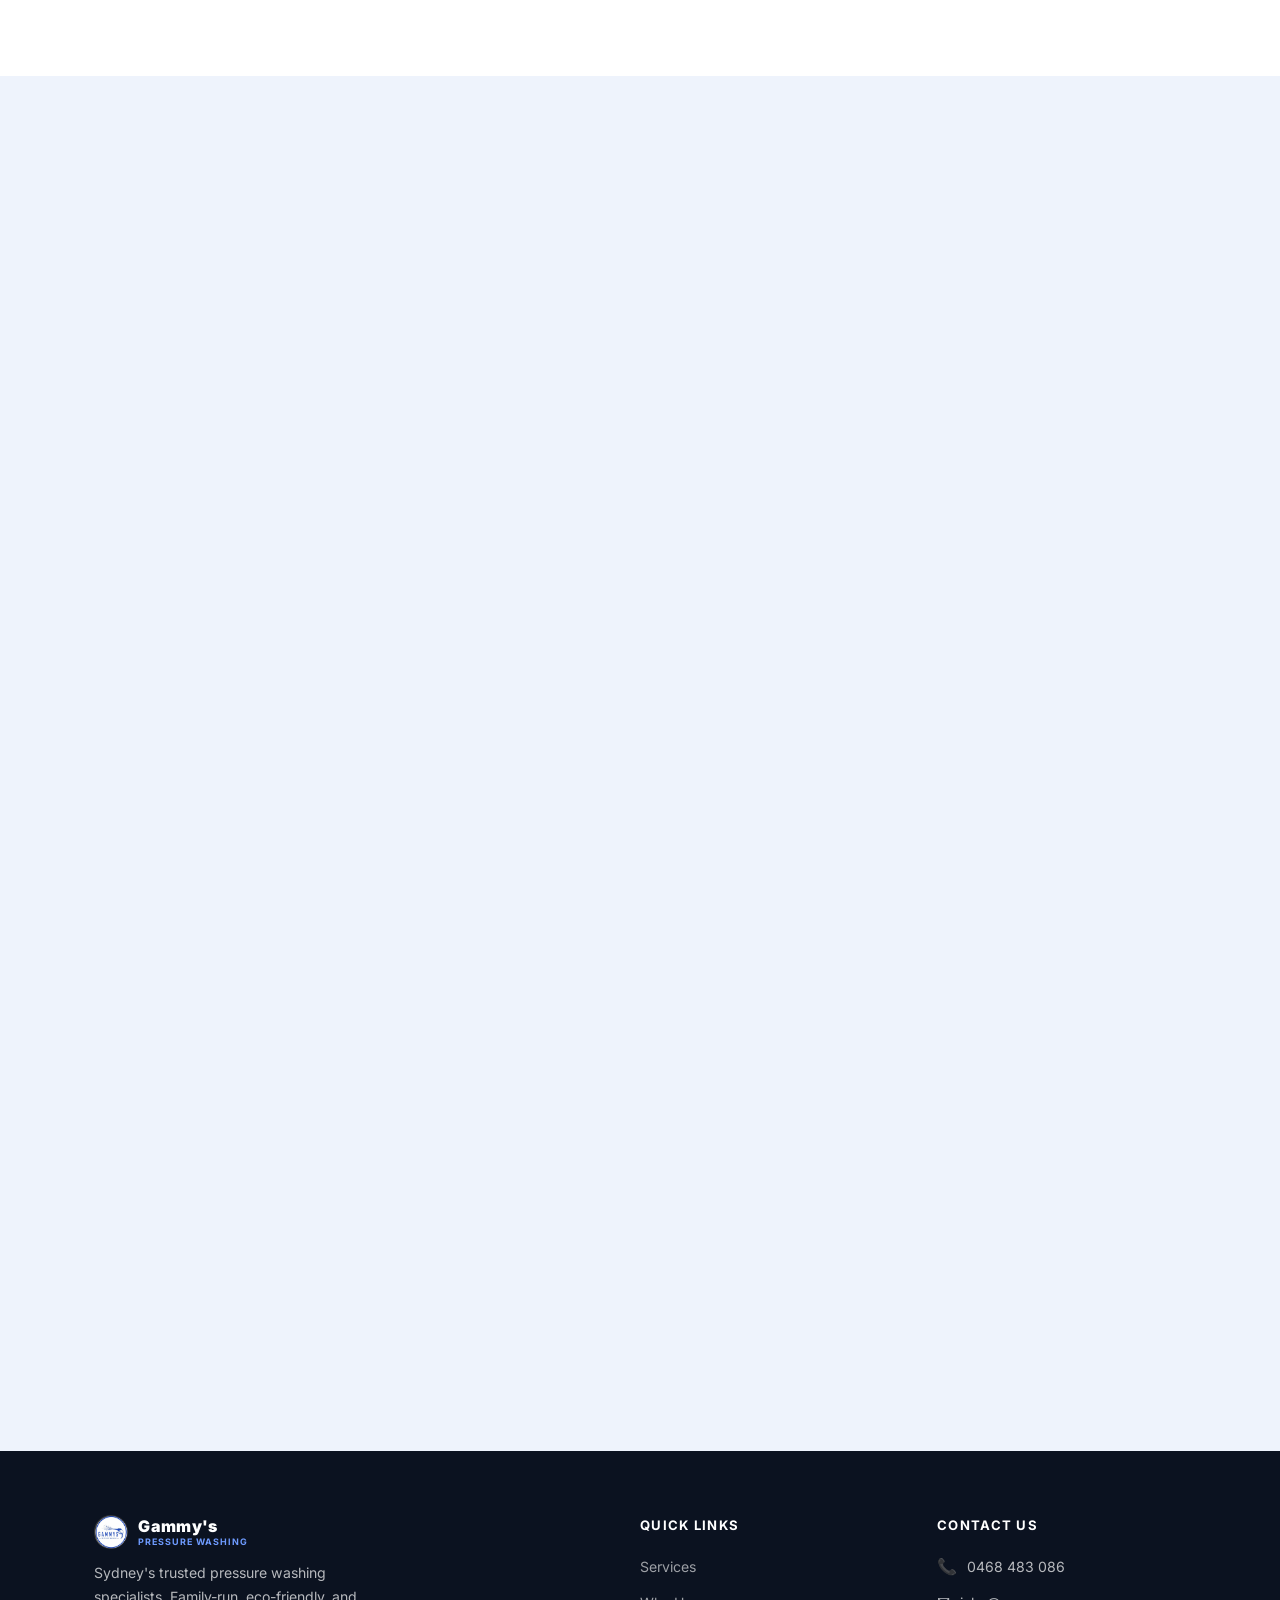
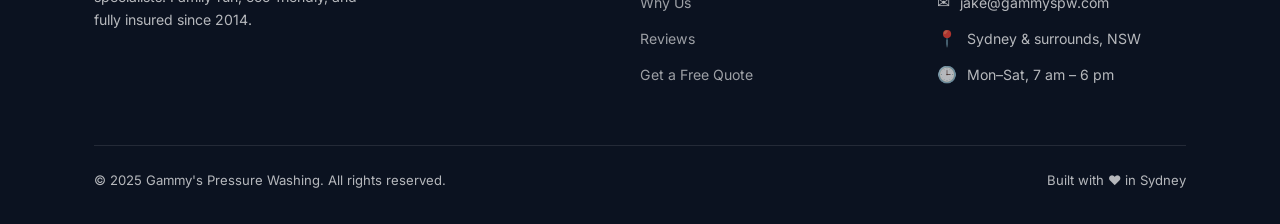
==== commit ad707cae: "Update pool service photo and switch contact email to jake@gammyspw.com" ====
--- a/index.html
+++ b/index.html
@@ -503,7 +503,7 @@
             <div class="contact-icon" aria-hidden="true">✉️</div>
             <div class="contact-detail-text">
               <strong>Email</strong>
-              <span><a href="mailto:hello@gammyspressurewashing.com.au">hello@gammyspressurewashing.com.au</a></span>
+              <span><a href="mailto:jake@gammyspw.com">jake@gammyspw.com</a></span>
             </div>
           </div>
 
@@ -637,7 +637,7 @@
           </div>
           <div class="footer-contact-item">
             <span aria-hidden="true">✉️</span>
-            <a href="mailto:hello@gammyspressurewashing.com.au">hello@gammyspressurewashing.com.au</a>
+            <a href="mailto:jake@gammyspw.com">jake@gammyspw.com</a>
           </div>
           <div class="footer-contact-item">
             <span aria-hidden="true">📍</span>
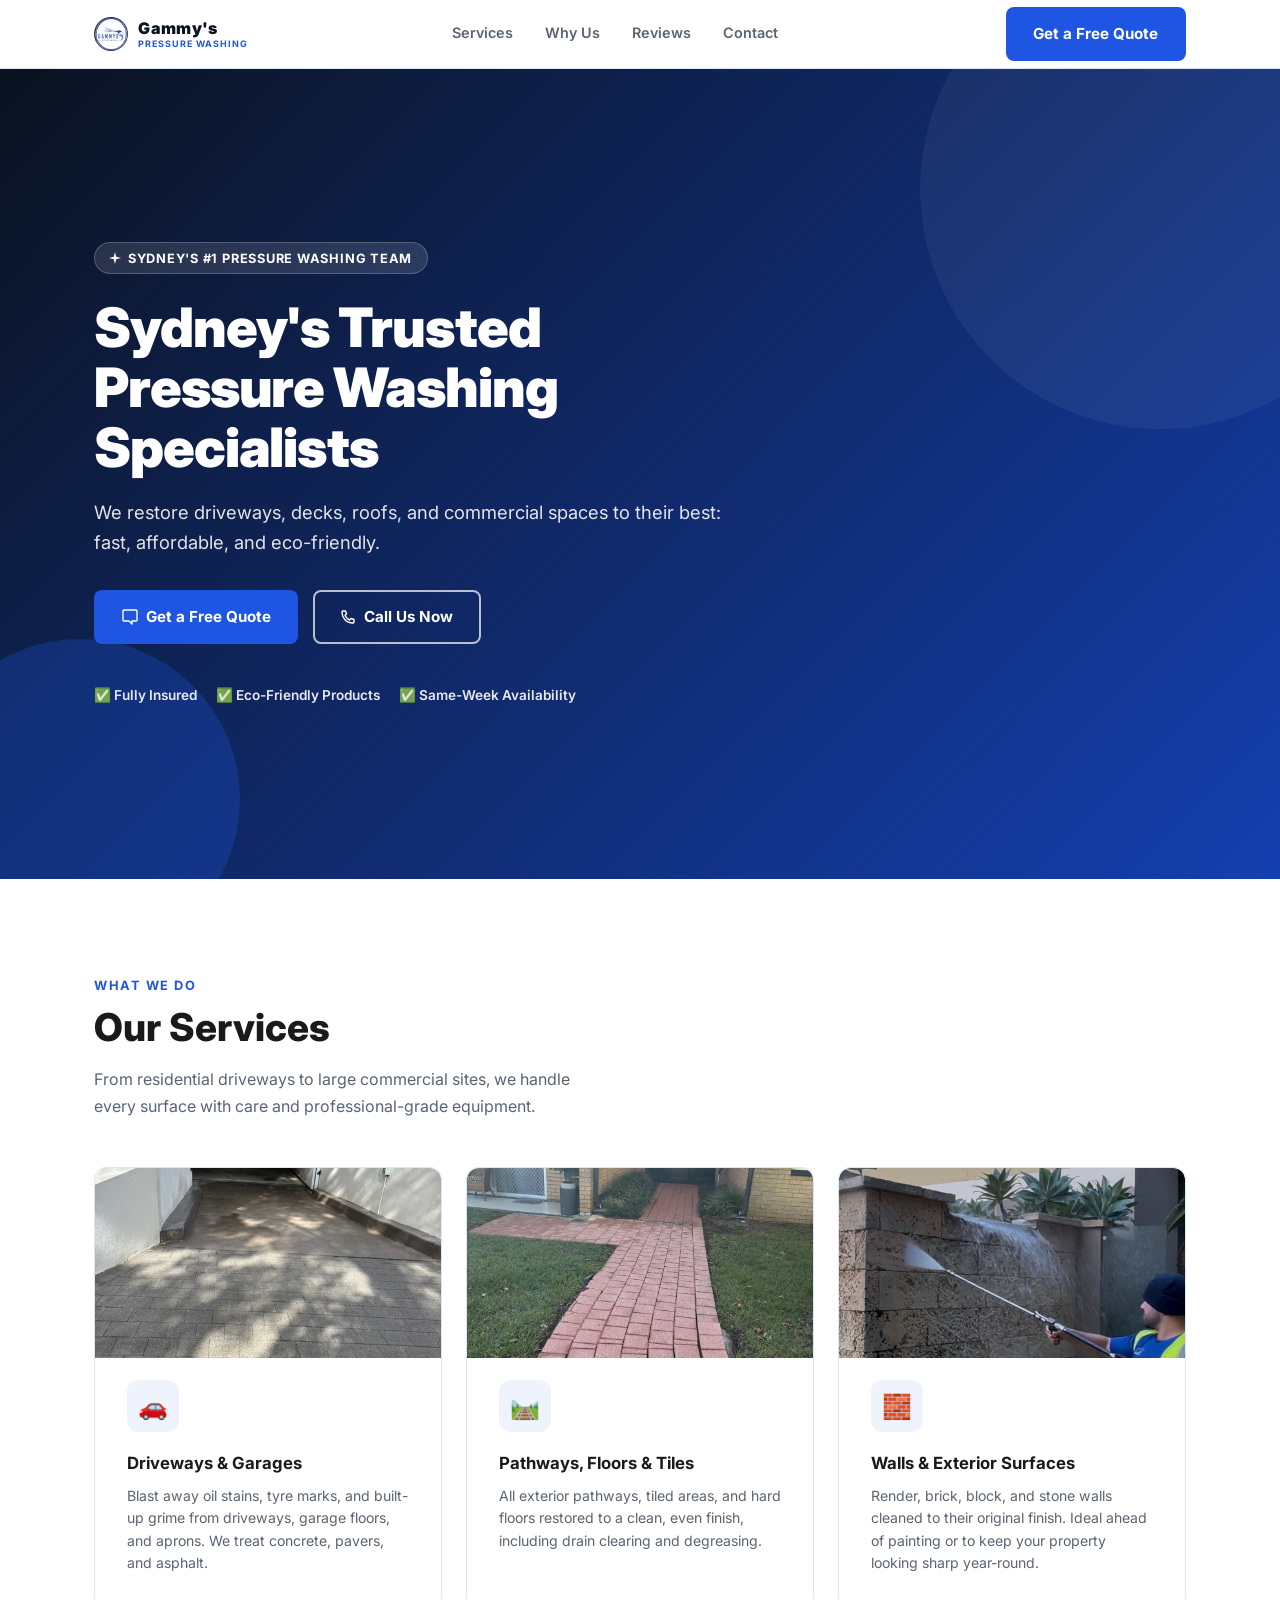
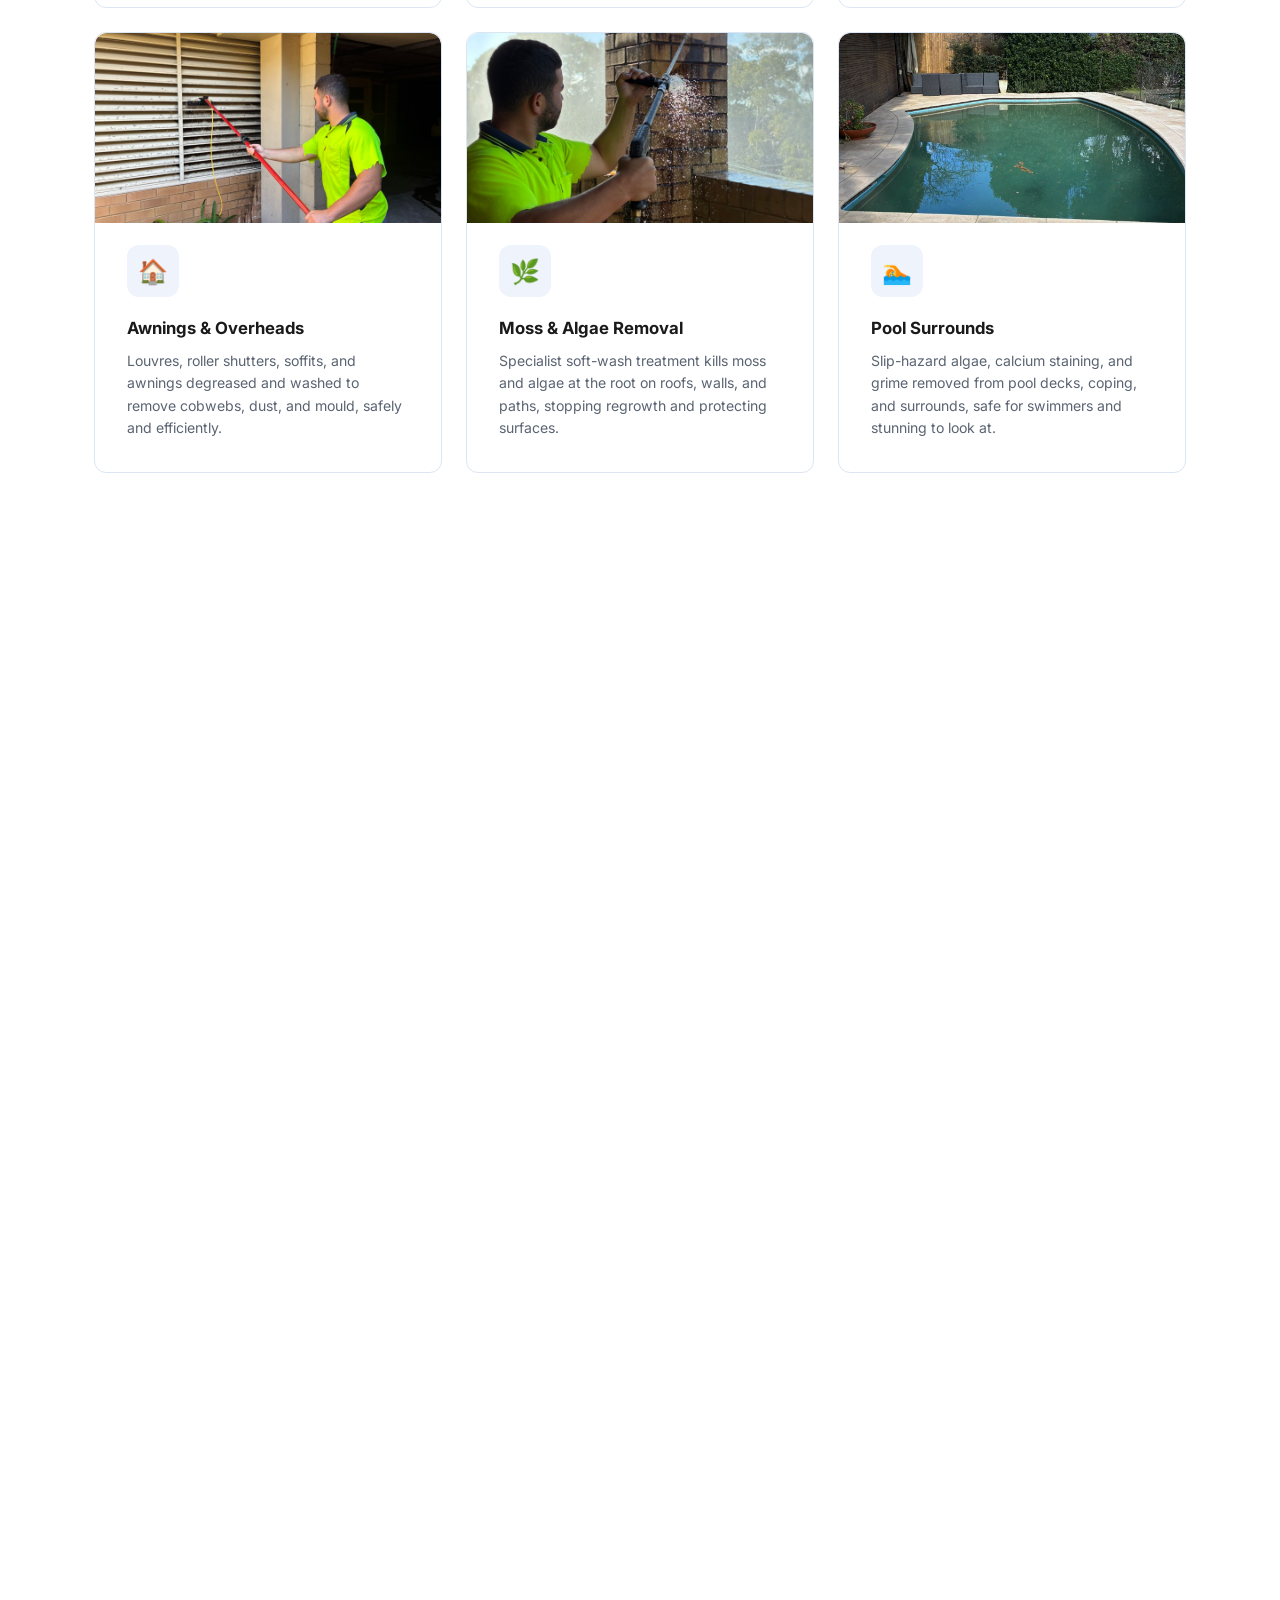
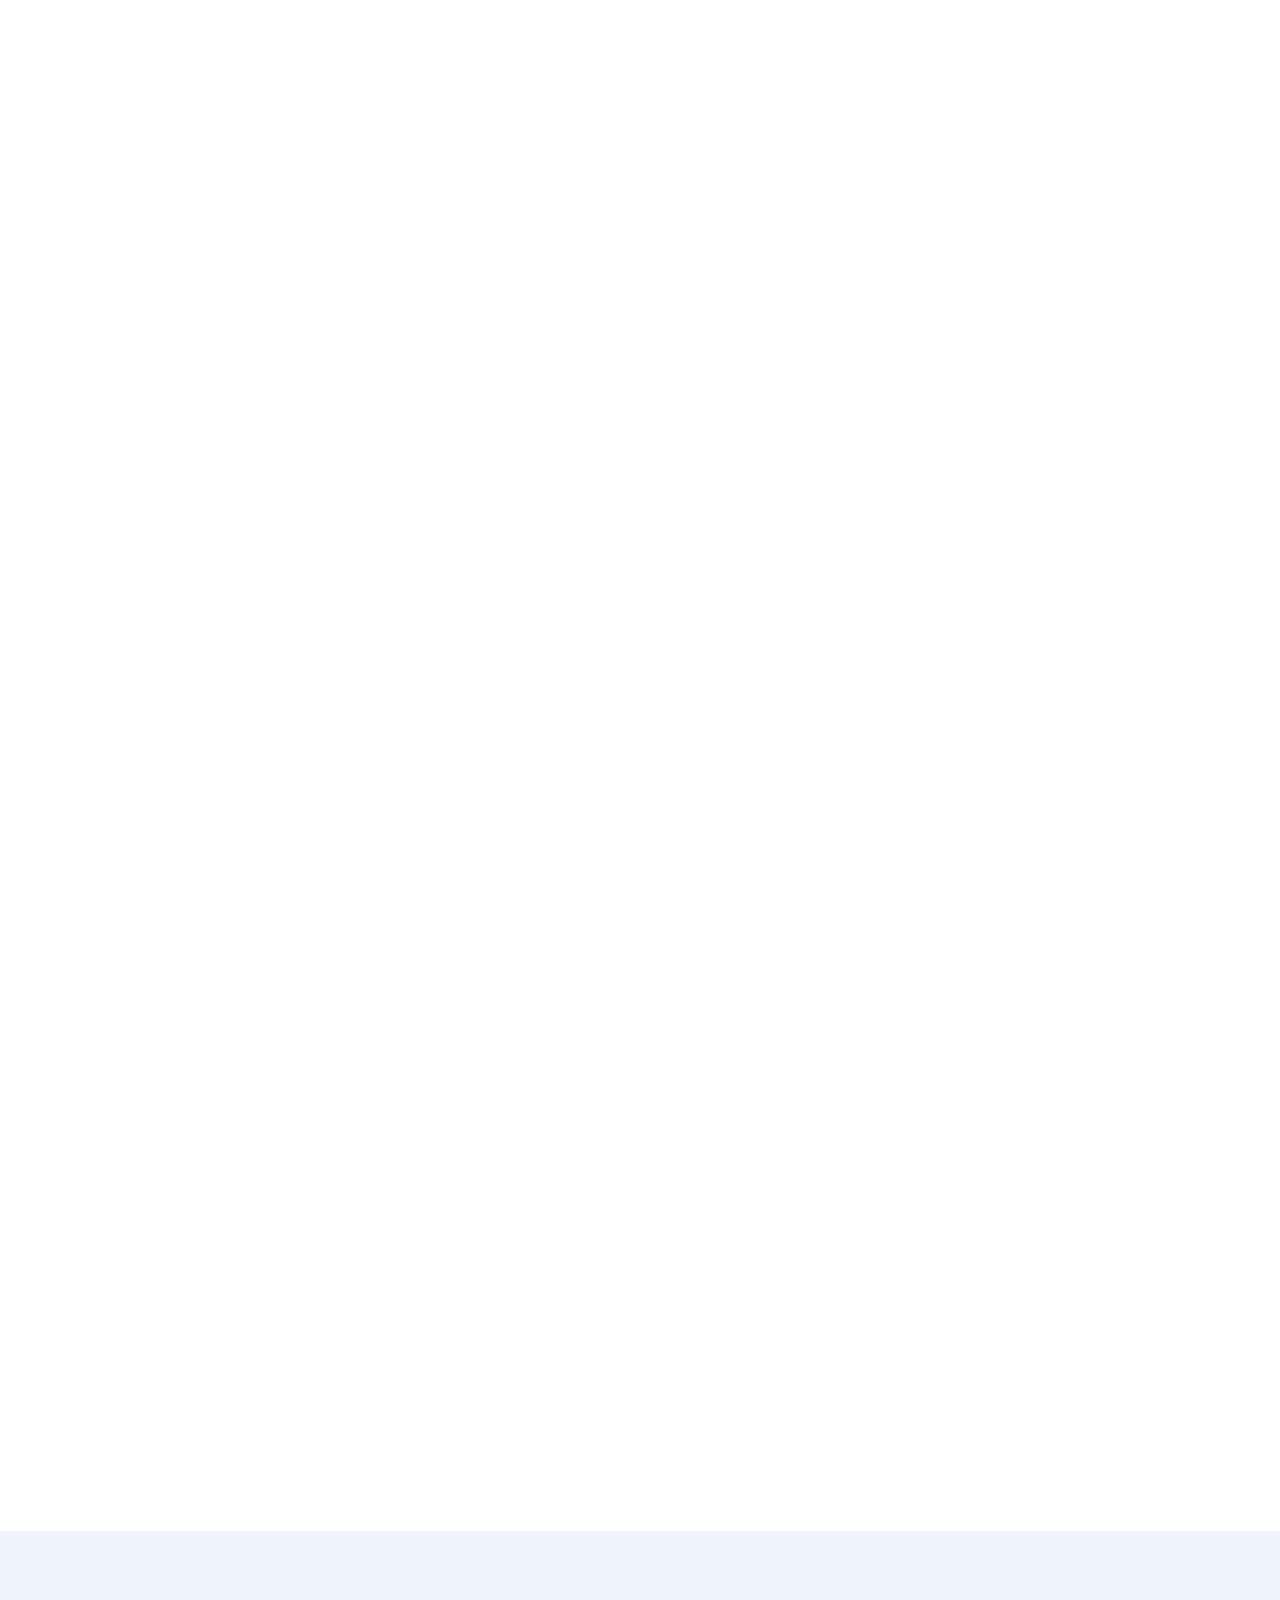
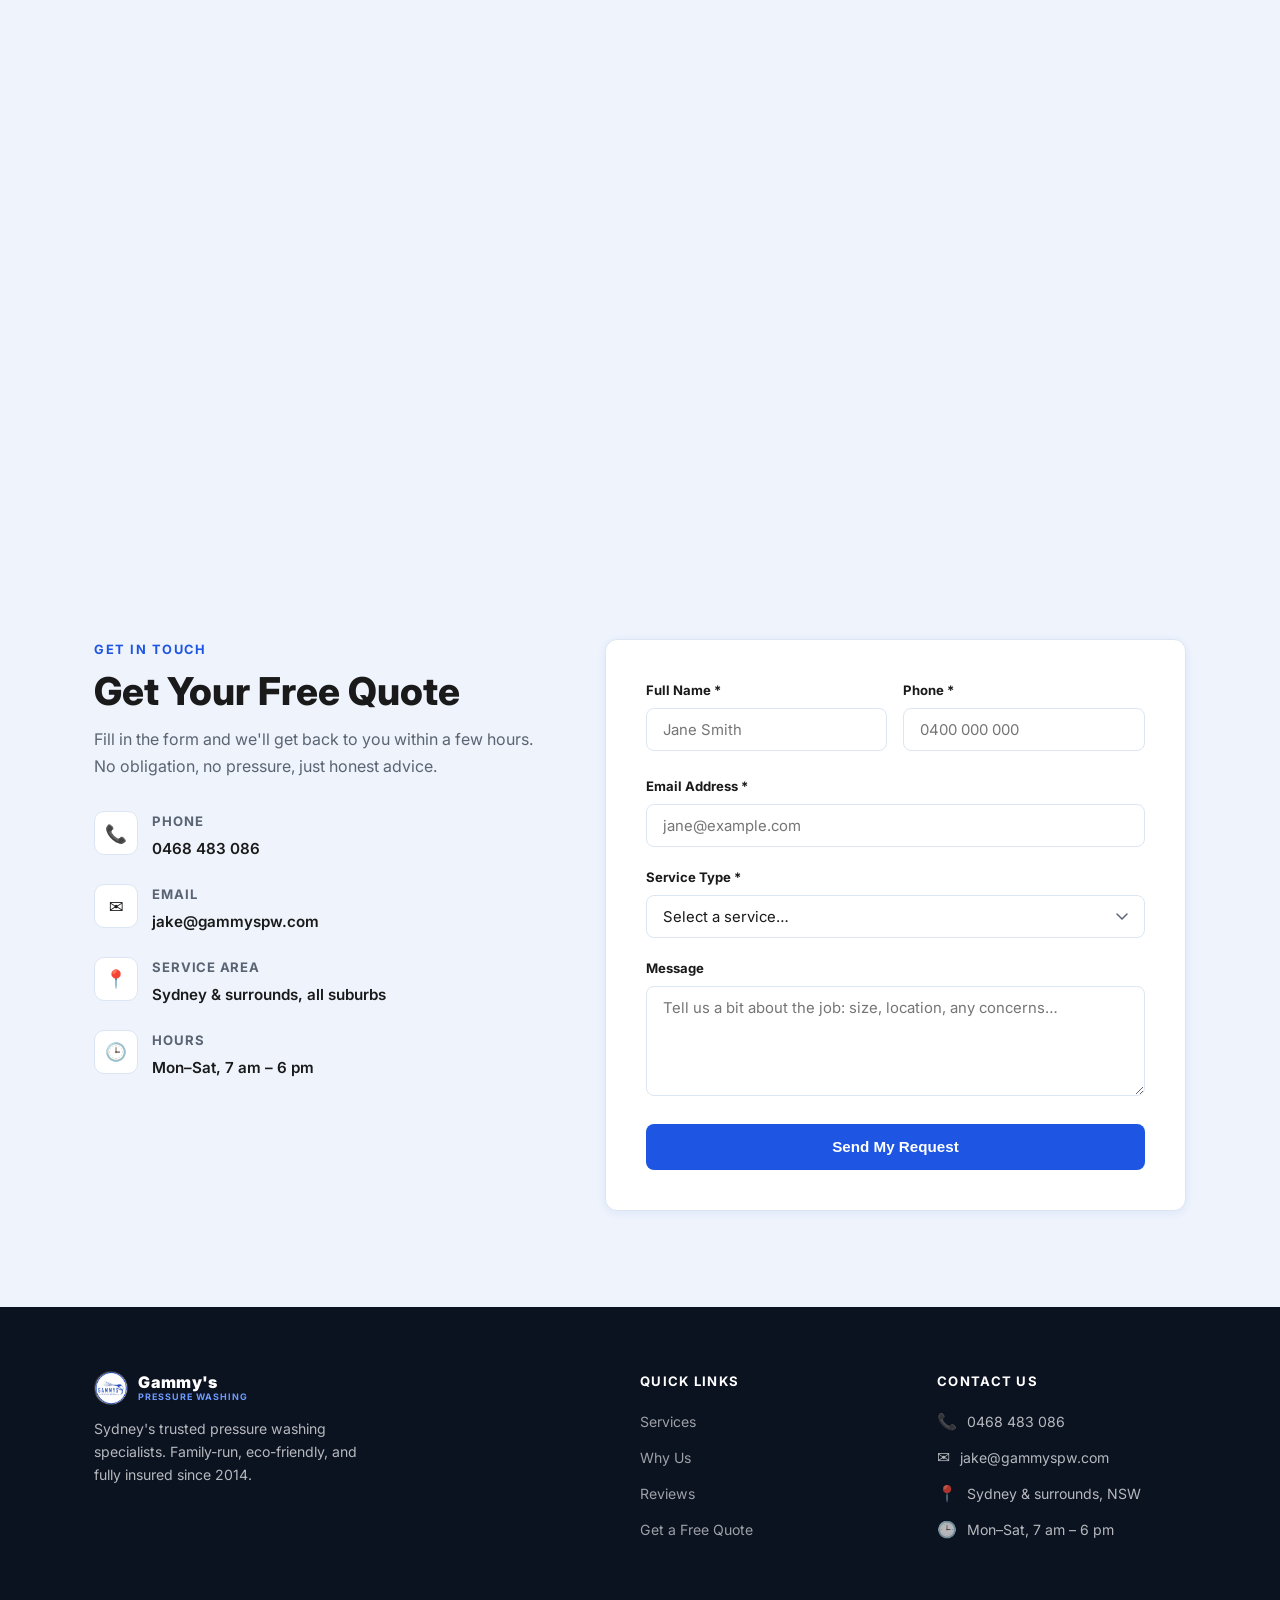
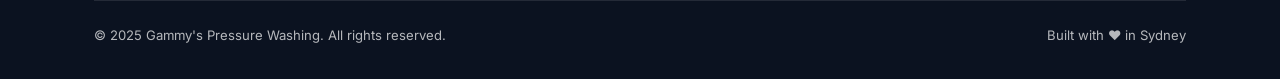
==== commit af00d4e6: "Add garage ramp before/after photos, refresh Why Gammy's stats - New 5th before/after gallery card f" ====
--- a/index.html
+++ b/index.html
@@ -307,36 +307,25 @@
       <div class="stats-grid">
         <div class="stat-card reveal">
           <div class="stat-icon" aria-hidden="true">🏆</div>
-          <div class="stat-number">10+</div>
+          <div class="stat-number">3+</div>
           <div class="stat-label">Years Experience</div>
         </div>
         <div class="stat-card reveal">
           <div class="stat-icon" aria-hidden="true">😊</div>
-          <div class="stat-number">200+</div>
+          <div class="stat-number">50+</div>
           <div class="stat-label">Happy Customers</div>
         </div>
         <div class="stat-card reveal">
           <div class="stat-icon" aria-hidden="true">🌱</div>
           <div class="stat-number">100%</div>
-          <div class="stat-label">Eco-Friendly Products</div>
+          <div class="stat-label">Professional Equipment</div>
         </div>
         <div class="stat-card reveal">
           <div class="stat-icon" aria-hidden="true">✅</div>
-          <div class="stat-number">★★★★★</div>
+          <div class="stat-number">⭐⭐⭐⭐⭐</div>
           <div class="stat-label">Satisfaction Guaranteed</div>
         </div>
       </div>
-
-      <!-- Business values paragraph -->
-      <p class="why-body reveal">
-        Gammy's Pressure Washing was founded on one simple principle: treat every
-        property like it's our own. We're a family-run business based right here in
-        Sydney, and we take pride in showing up on time, communicating clearly, and
-        delivering results that genuinely impress. We only use biodegradable,
-        environmentally safe detergents, because we care about the planet as much as
-        we care about your home. No lock-in contracts, no hidden fees, no drama.
-        Just honest, excellent work at a fair price.
-      </p>
 
     </div>
   </section>
@@ -410,6 +399,20 @@
             </div>
           </div>
           <p class="ba-caption">Driveway ramp moss &amp; algae removal</p>
+        </div>
+
+        <div class="before-after-card reveal">
+          <div class="ba-images">
+            <div class="ba-img">
+              <img src="img/gallery-before-carpark.jpg" alt="Apartment garage ramp and driveway before pressure washing" loading="lazy" />
+              <span class="ba-tag ba-tag-before">Before</span>
+            </div>
+            <div class="ba-img">
+              <img src="img/gallery-after-carpark.jpg" alt="Same garage ramp and driveway freshly cleaned after pressure washing" loading="lazy" />
+              <span class="ba-tag ba-tag-after">After</span>
+            </div>
+          </div>
+          <p class="ba-caption">Garage ramp &amp; driveway clean, Sydney apartment complex</p>
         </div>
       </div>
 
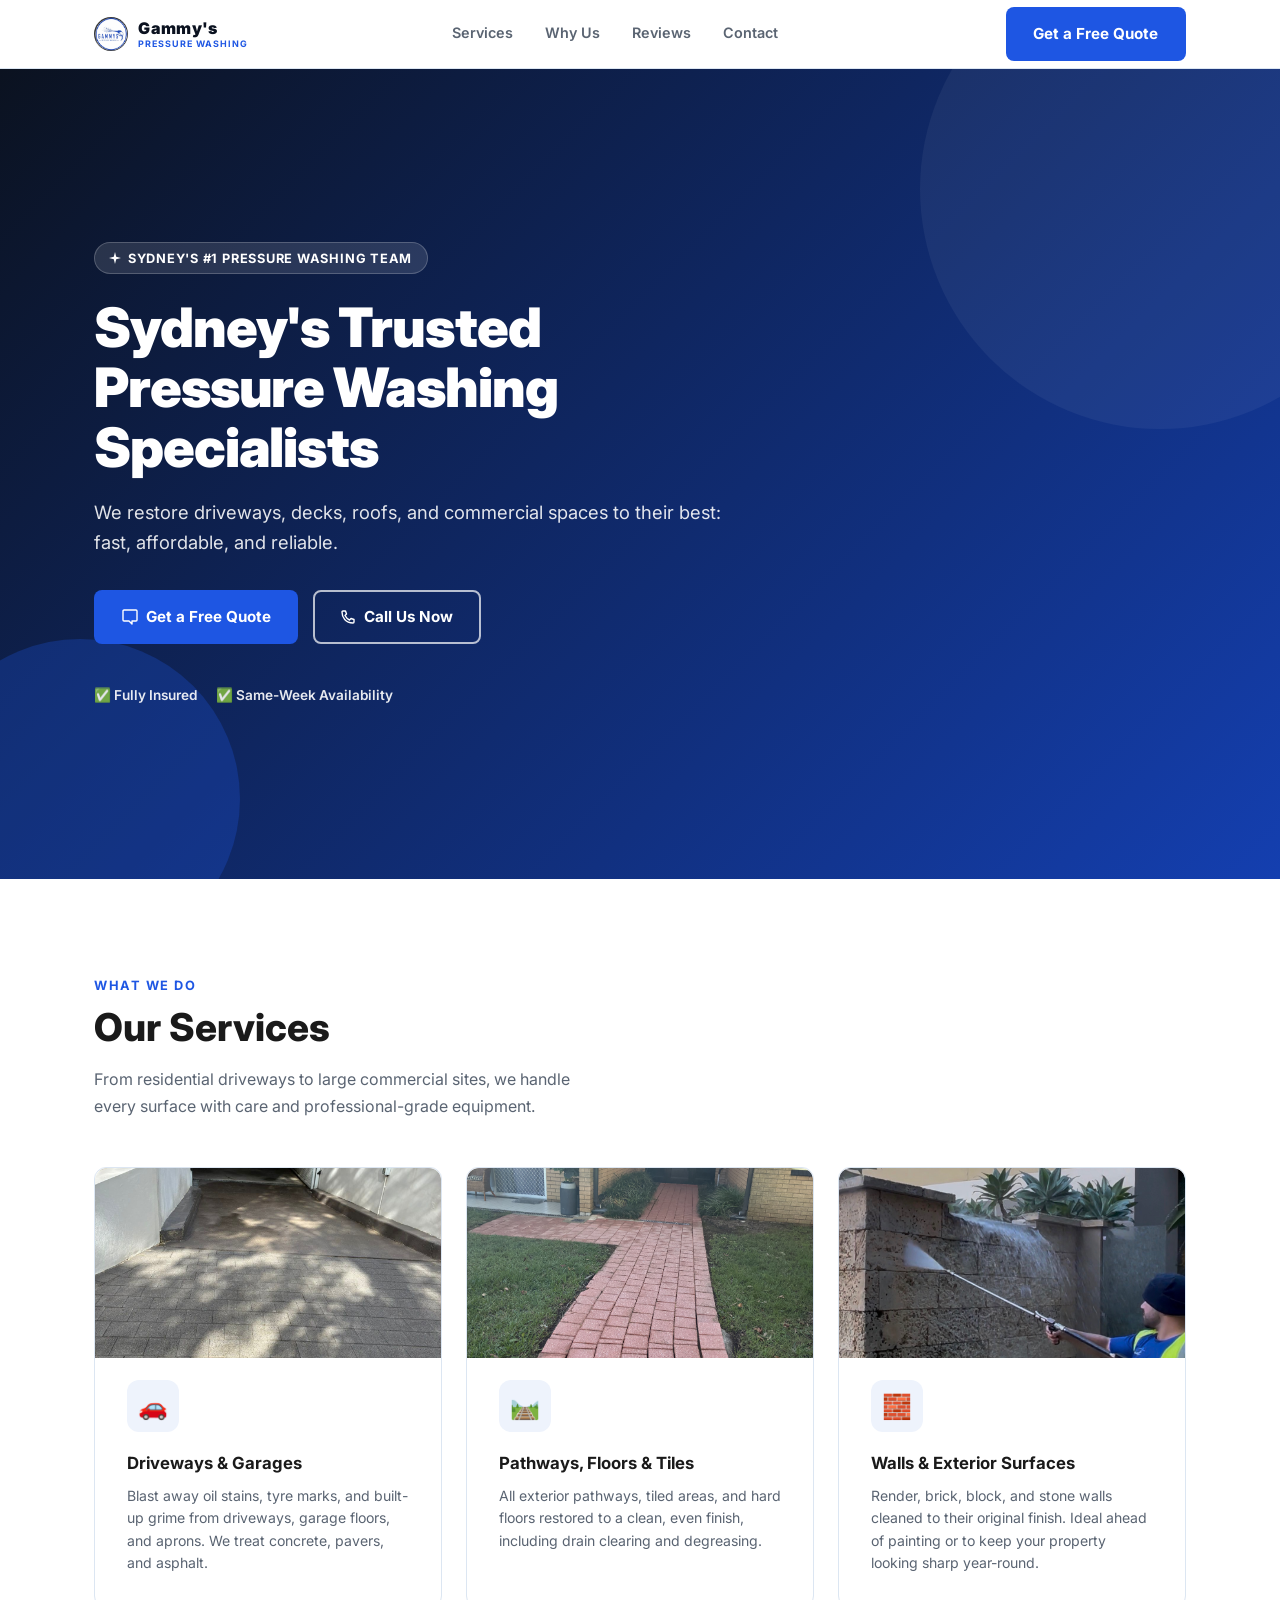
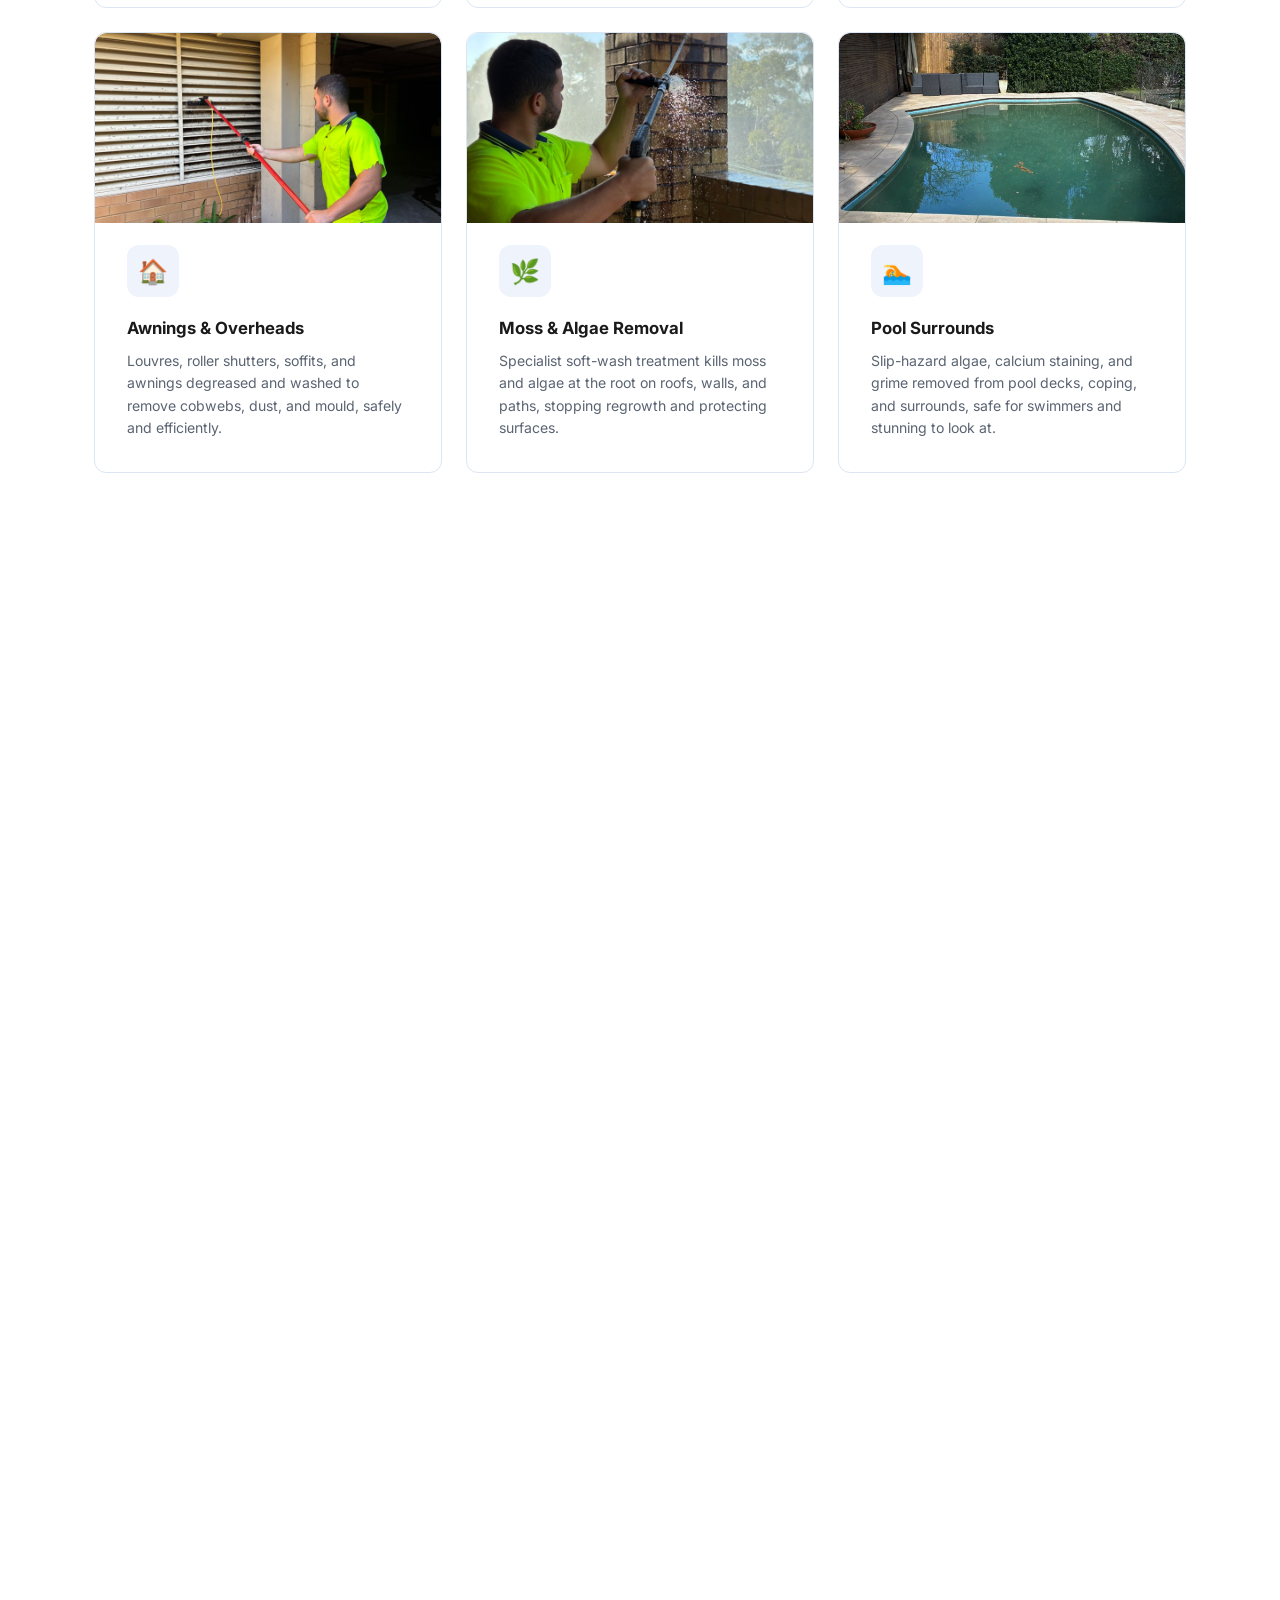
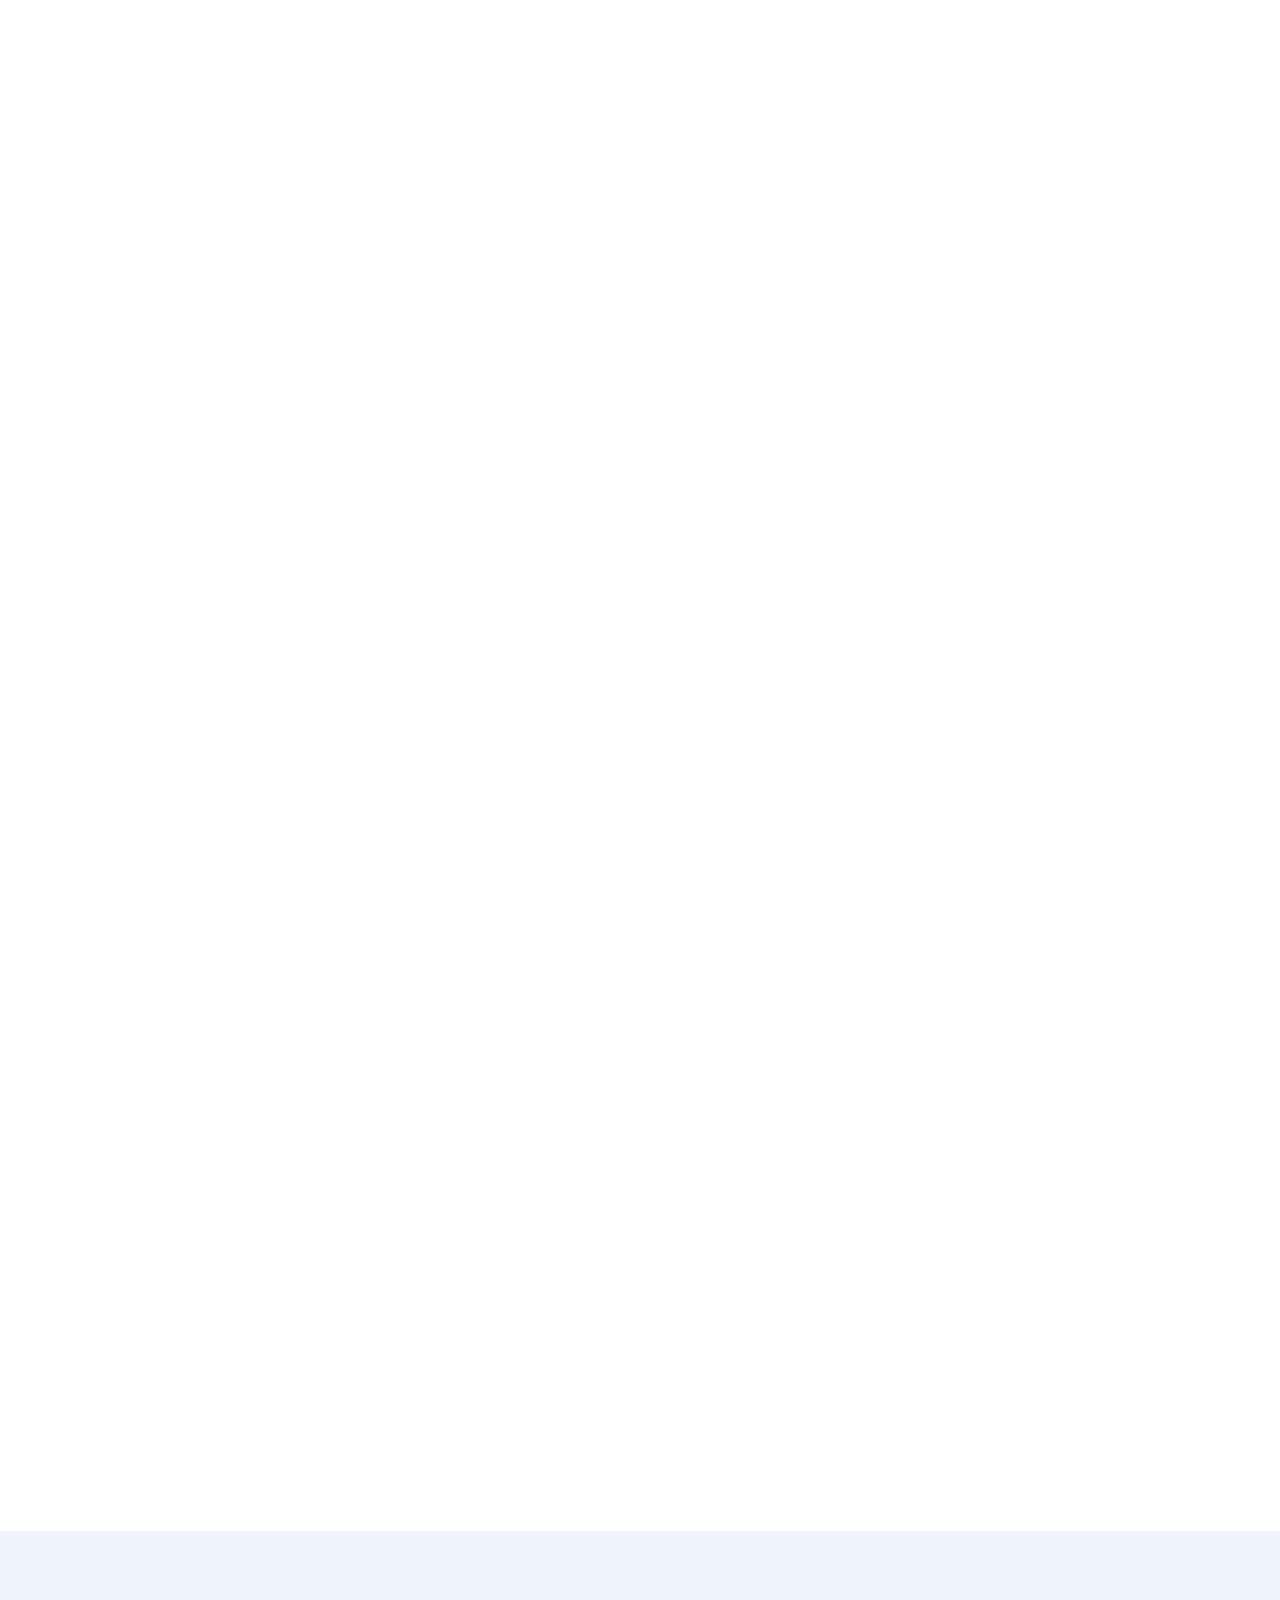
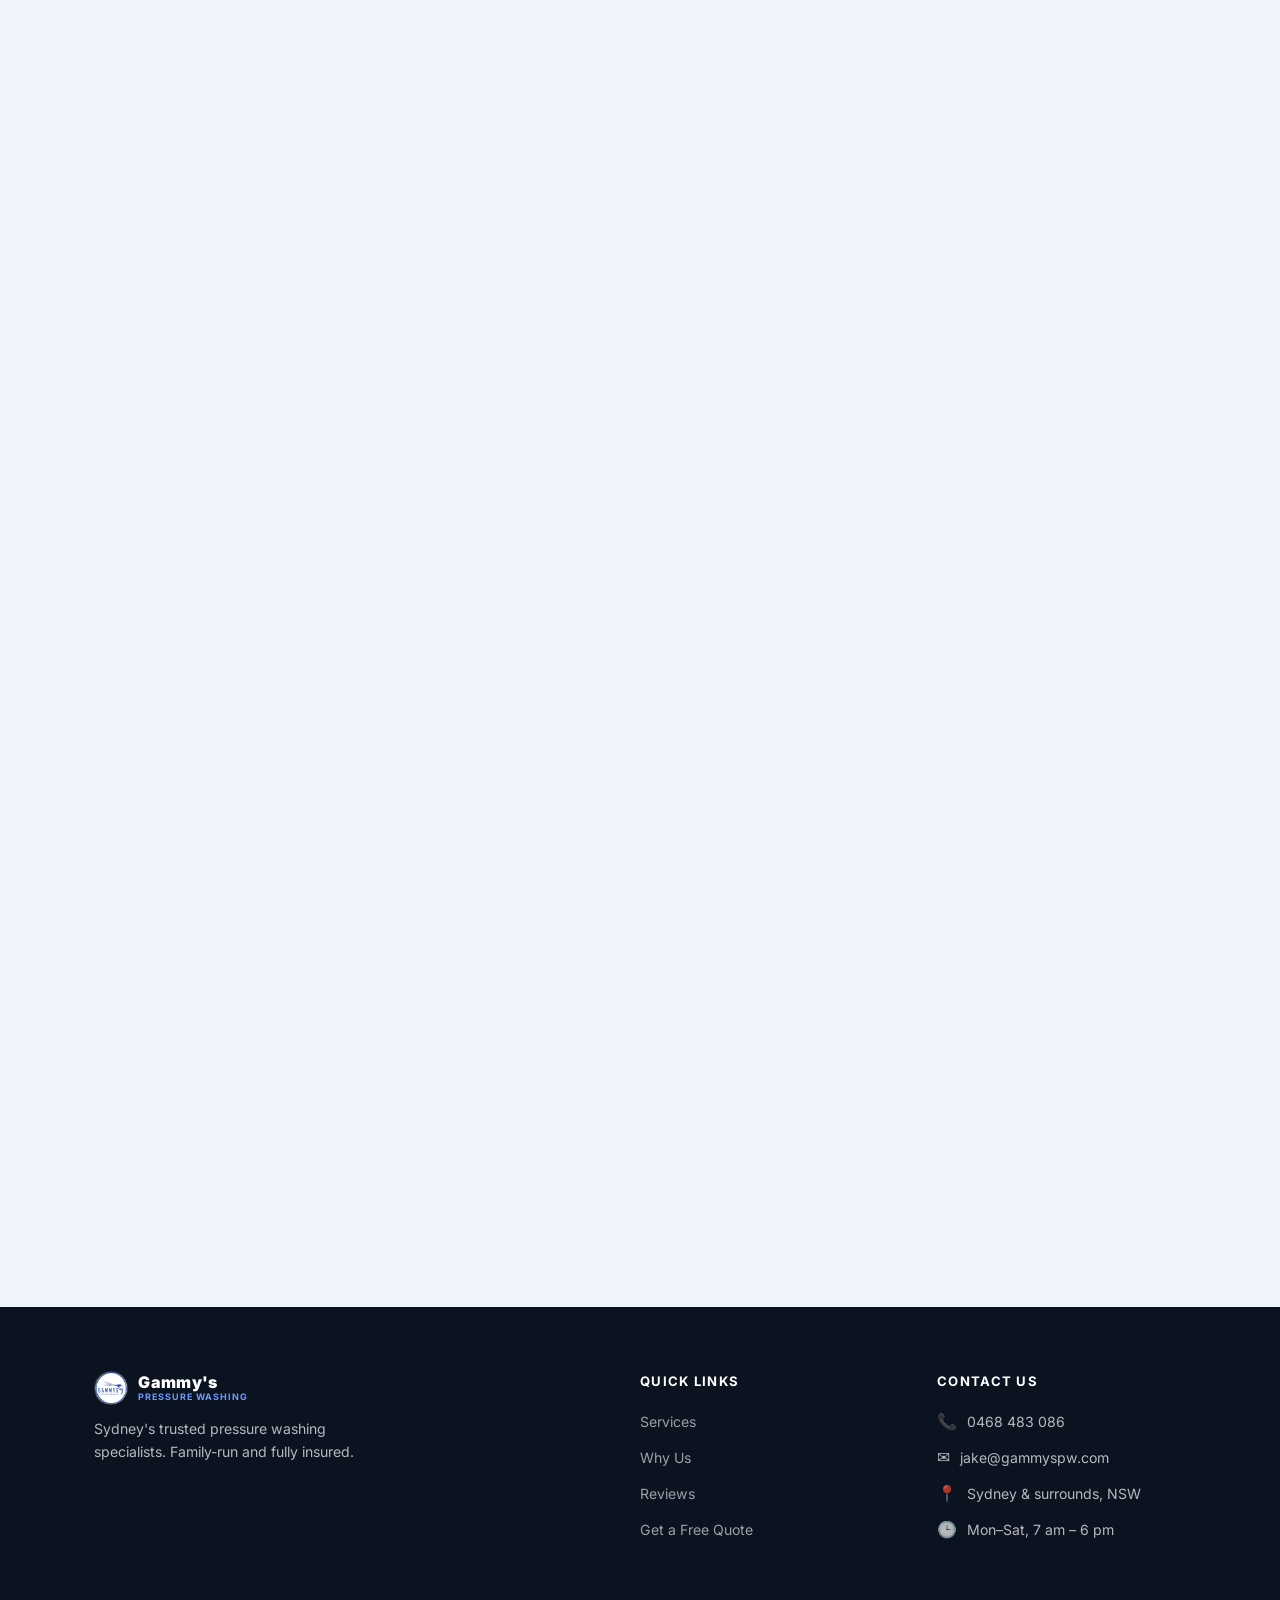
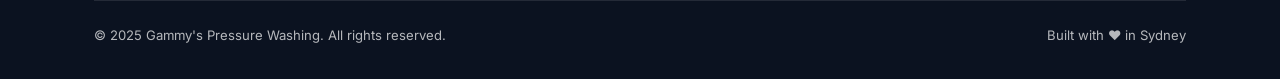
==== commit e8118ef7: "Remove eco-friendly and since-2014 claims sitewide - Drop "Eco-Friendly Products" badge and eco-frie" ====
--- a/index.html
+++ b/index.html
@@ -3,7 +3,7 @@
 <head>
   <meta charset="UTF-8" />
   <meta name="viewport" content="width=device-width, initial-scale=1.0" />
-  <meta name="description" content="Gammy's Pressure Washing: Sydney's trusted specialists for driveway, roof, deck, and commercial pressure washing. Eco-friendly, fully insured, same-week availability." />
+  <meta name="description" content="Gammy's Pressure Washing: Sydney's trusted specialists for driveway, roof, deck, and commercial pressure washing. Fully insured, same-week availability." />
   <title>Gammy's Pressure Washing | Sydney's Trusted Specialists</title>
 
   <!-- Google Fonts: Inter -->
@@ -80,7 +80,7 @@
         </h1>
 
         <p class="hero-sub">
-          We restore driveways, decks, roofs, and commercial spaces to their best: fast, affordable, and eco-friendly.
+          We restore driveways, decks, roofs, and commercial spaces to their best: fast, affordable, and reliable.
         </p>
 
         <div class="hero-buttons">
@@ -105,7 +105,6 @@
         <!-- Trust badges -->
         <div class="trust-badges">
           <div class="trust-badge">✅ Fully Insured</div>
-          <div class="trust-badge">✅ Eco-Friendly Products</div>
           <div class="trust-badge">✅ Same-Week Availability</div>
         </div>
 
@@ -615,8 +614,8 @@
             </span>
           </a>
           <p class="footer-tagline">
-            Sydney's trusted pressure washing specialists. Family-run,
-            eco-friendly, and fully insured since 2014.
+            Sydney's trusted pressure washing specialists. Family-run
+            and fully insured.
           </p>
         </div>
 
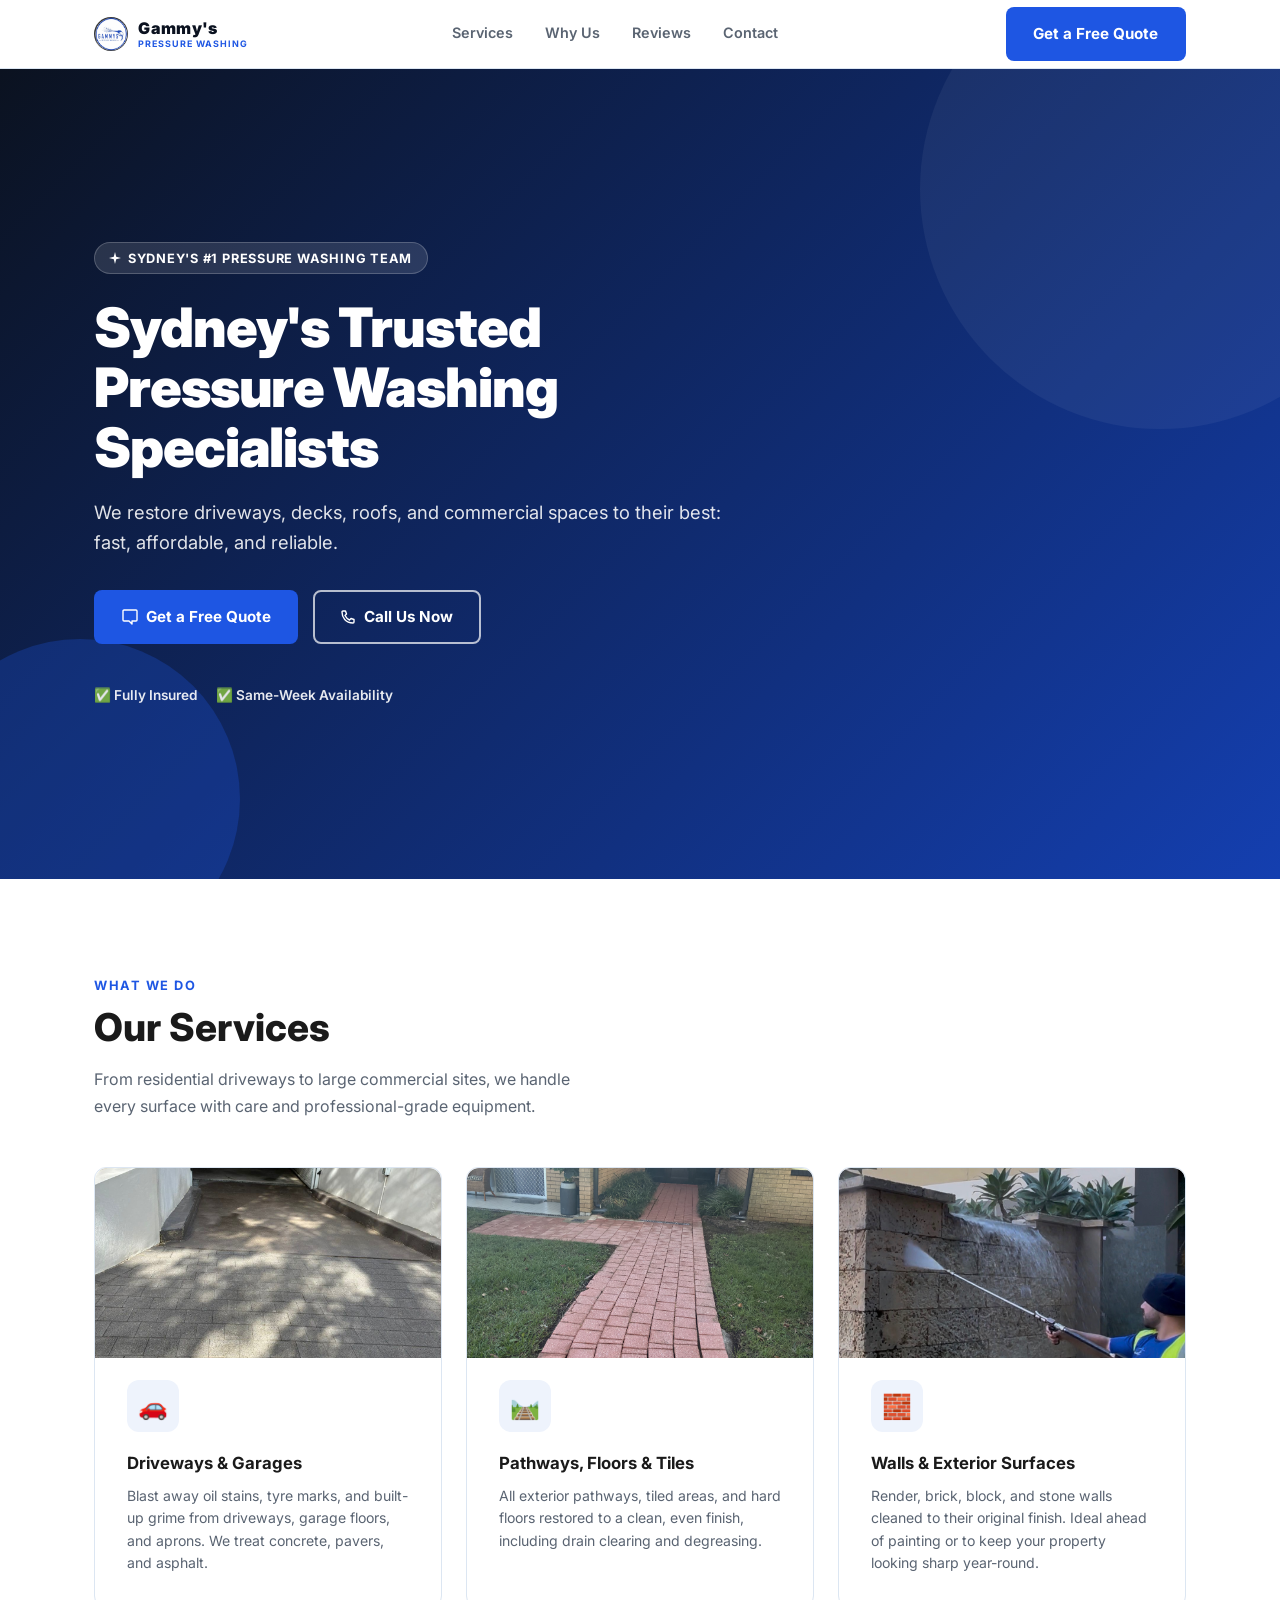
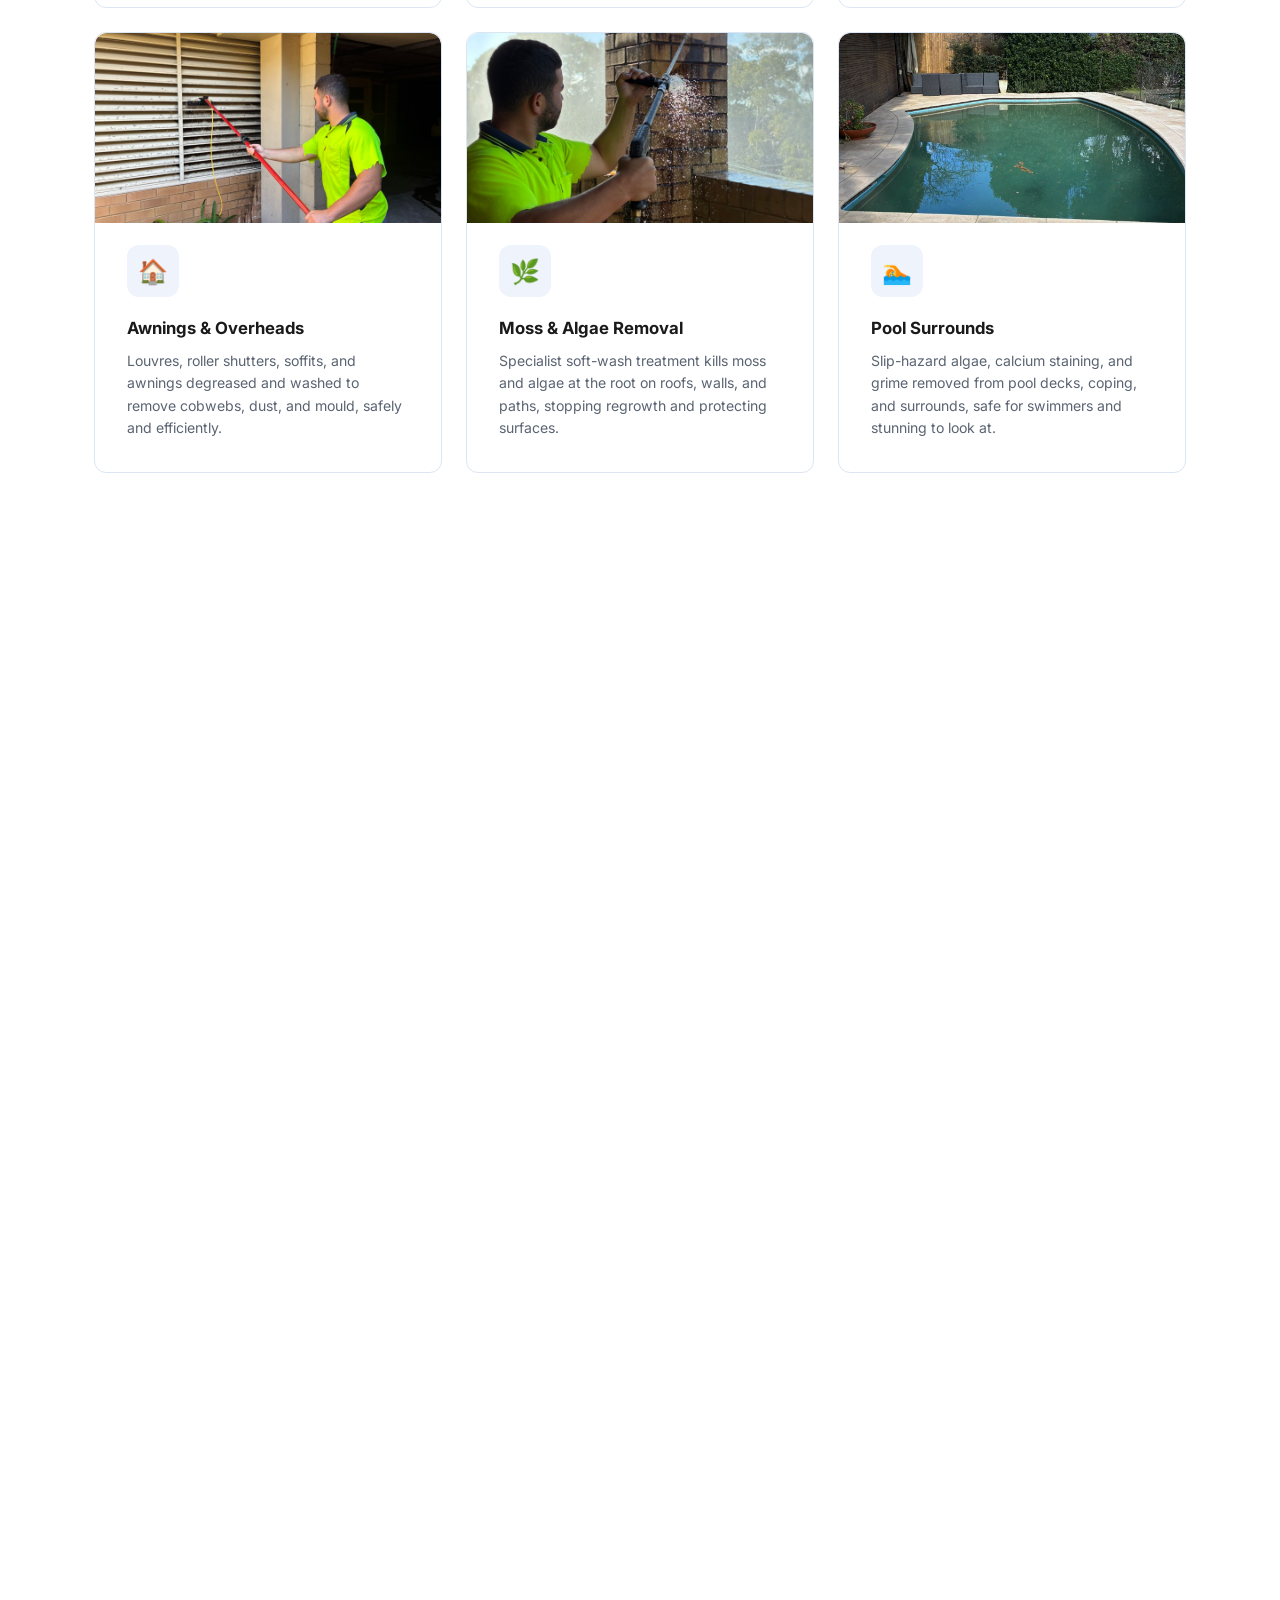
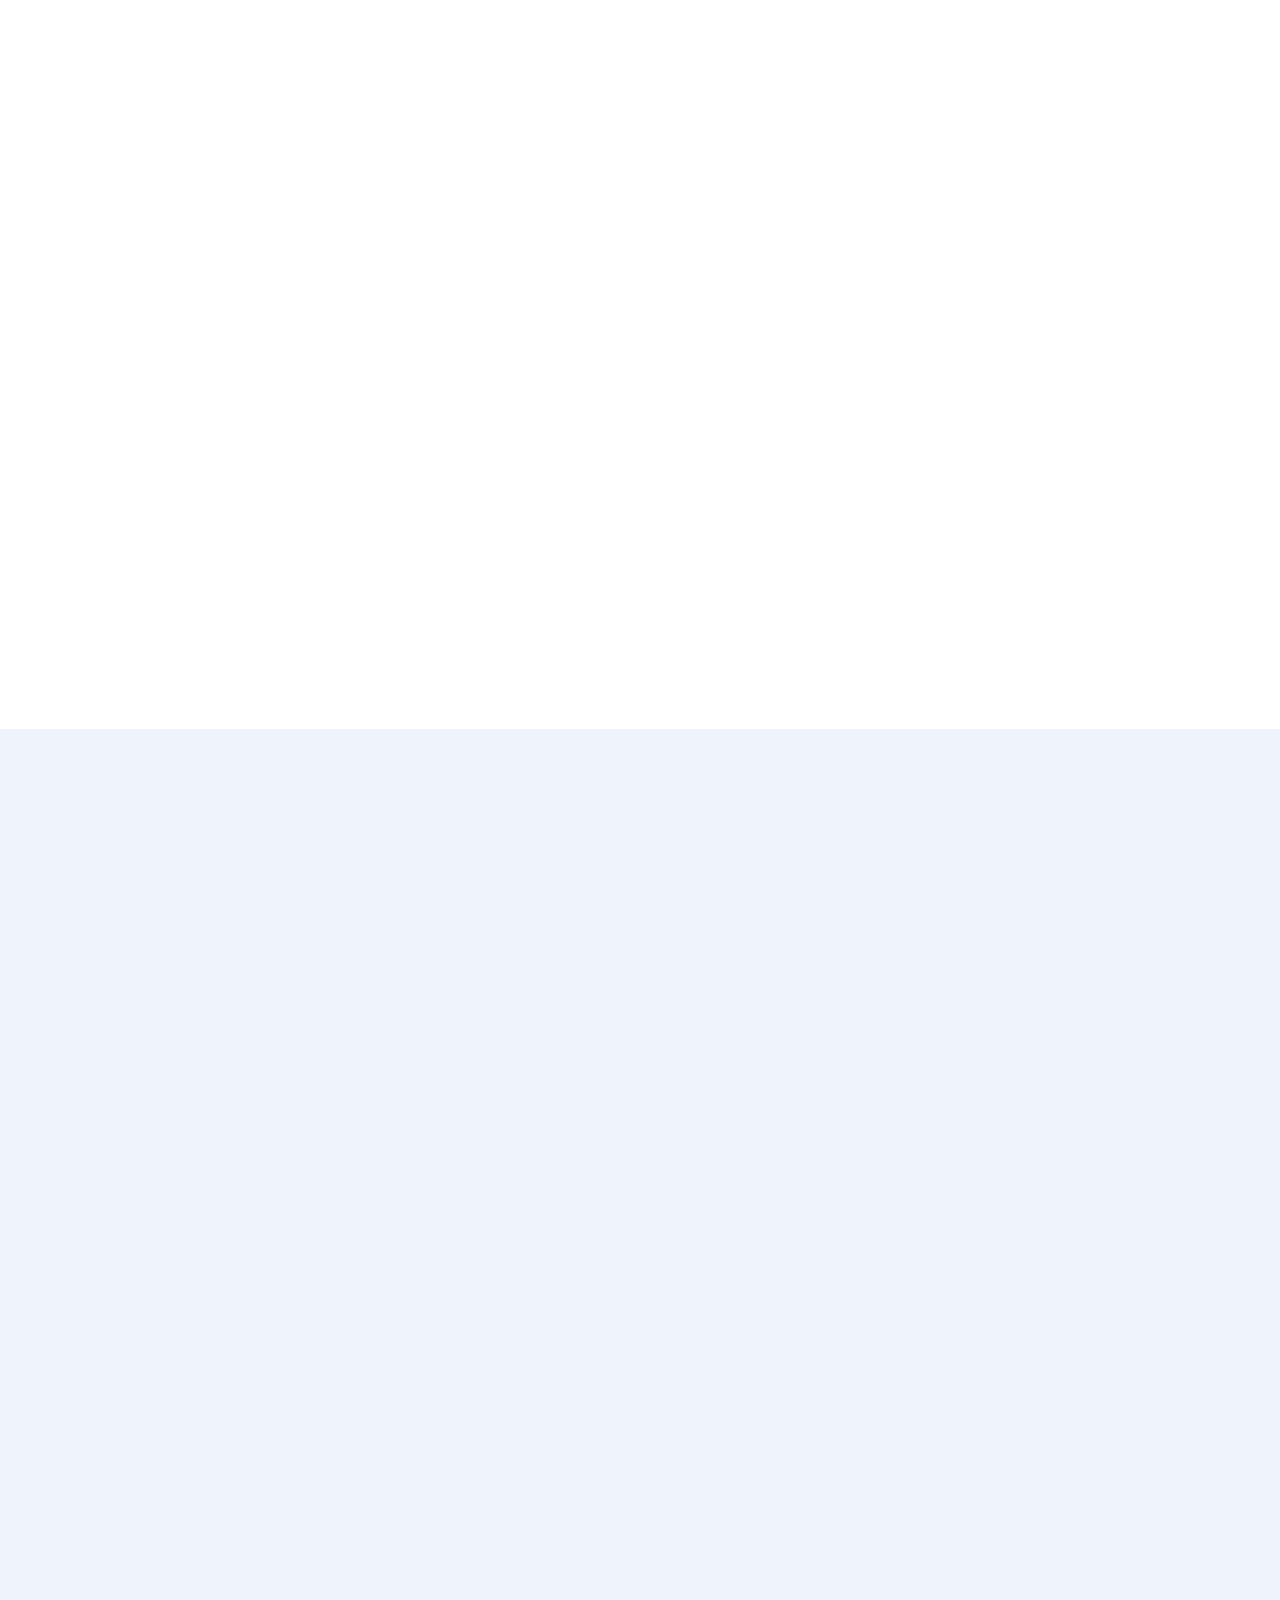
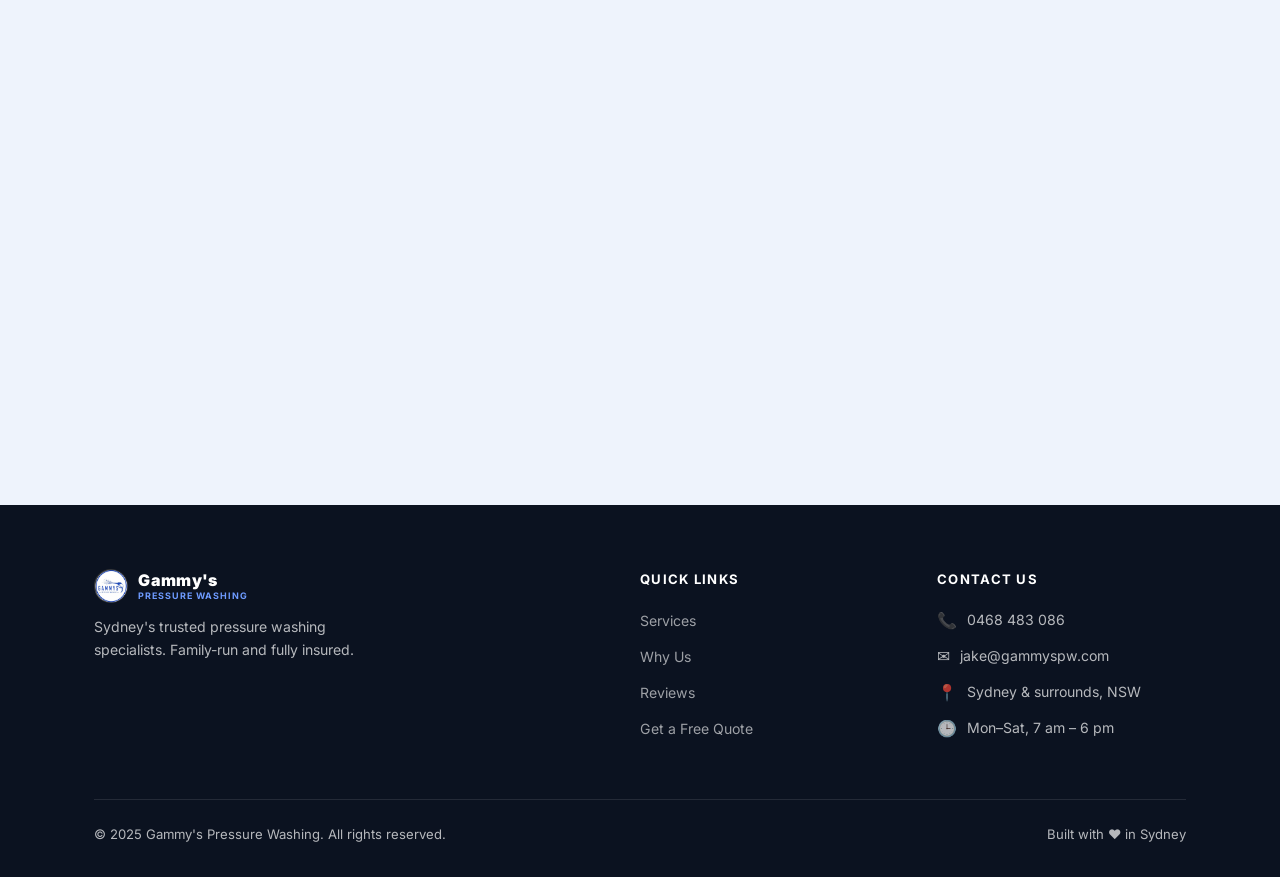
==== commit 55d7d6a3: "Replace static reviews with live Elfsight Google Reviews widget Drop the inactive Places API scaffol" ====
--- a/index.html
+++ b/index.html
@@ -12,6 +12,9 @@
   <link href="https://fonts.googleapis.com/css2?family=Inter:wght@400;600;700;800;900&display=swap" rel="stylesheet" />
 
   <link rel="stylesheet" href="style.css" />
+
+  <!-- Elfsight Google Reviews | Untitled Google Reviews -->
+  <script src="https://elfsightcdn.com/platform.js" async></script>
 </head>
 <body>
 
@@ -209,86 +212,10 @@
   <!-- ============================================================
        REVIEWS
        ============================================================ -->
-  <section class="reviews" id="reviews" aria-labelledby="reviews-heading">
-    <div class="container">
-
-      <p class="section-label reveal">Customer Stories</p>
-      <h2 class="section-title reveal" id="reviews-heading">What Our Customers Say</h2>
-      <p class="section-sub reveal">
-        Don't just take our word for it: here's what Sydney homeowners think.
-      </p>
-
-      <div class="reviews-grid">
-
-        <!-- Review 1 -->
-        <div class="review-card reveal">
-          <div class="review-stars" aria-label="5 out of 5 stars">⭐⭐⭐⭐⭐</div>
-          <p class="review-text">
-            "I honestly didn't think my driveway could look this good again after 8 years.
-            Gammy's arrived on time, worked quickly, and left the place spotless.
-            Will absolutely be booking again before summer."
-          </p>
-          <div class="reviewer">
-            <div class="reviewer-avatar" aria-hidden="true">SK</div>
-            <div>
-              <div class="reviewer-name">Sarah K.</div>
-              <div class="reviewer-loc">Parramatta, NSW</div>
-            </div>
-          </div>
-        </div>
-
-        <!-- Review 2 -->
-        <div class="review-card reveal">
-          <div class="review-stars" aria-label="5 out of 5 stars">⭐⭐⭐⭐⭐</div>
-          <p class="review-text">
-            "Had our roof and gutters done ahead of the rains. The team was professional,
-            explained exactly what they were doing, and the result was incredible.
-            Neighbours even stopped to ask who did the work!"
-          </p>
-          <div class="reviewer">
-            <div class="reviewer-avatar" aria-hidden="true">JT</div>
-            <div>
-              <div class="reviewer-name">James T.</div>
-              <div class="reviewer-loc">Manly, NSW</div>
-            </div>
-          </div>
-        </div>
-
-        <!-- Review 3 -->
-        <div class="review-card reveal">
-          <div class="review-stars" aria-label="5 out of 5 stars">⭐⭐⭐⭐⭐</div>
-          <p class="review-text">
-            "We manage three commercial properties in the inner west and Gammy's is
-            the only team we trust. Reliable, fast, and always thorough. Highly
-            recommend for any business owner."
-          </p>
-          <div class="reviewer">
-            <div class="reviewer-avatar" aria-hidden="true">ML</div>
-            <div>
-              <div class="reviewer-name">Maria L.</div>
-              <div class="reviewer-loc">Newtown, NSW</div>
-            </div>
-          </div>
-        </div>
-
-        <!-- Review 4 -->
-        <div class="review-card reveal">
-          <div class="review-stars" aria-label="5 out of 5 stars">⭐⭐⭐⭐⭐</div>
-          <p class="review-text">
-            "Booked a same-day service for our deck before a family BBQ. They came
-            through without hesitation. The deck looked brand new and dried perfectly
-            in time. Lifesavers, honestly."
-          </p>
-          <div class="reviewer">
-            <div class="reviewer-avatar" aria-hidden="true">RP</div>
-            <div>
-              <div class="reviewer-name">Ryan P.</div>
-              <div class="reviewer-loc">Penrith, NSW</div>
-            </div>
-          </div>
-        </div>
-
-      </div>
+  <section class="reviews" id="reviews" aria-label="Customer reviews">
+    <div class="container">
+
+      <div class="elfsight-app-7b0008ef-0100-4198-9709-94e4884e7364" data-elfsight-app-lazy></div>
     </div>
   </section>
 
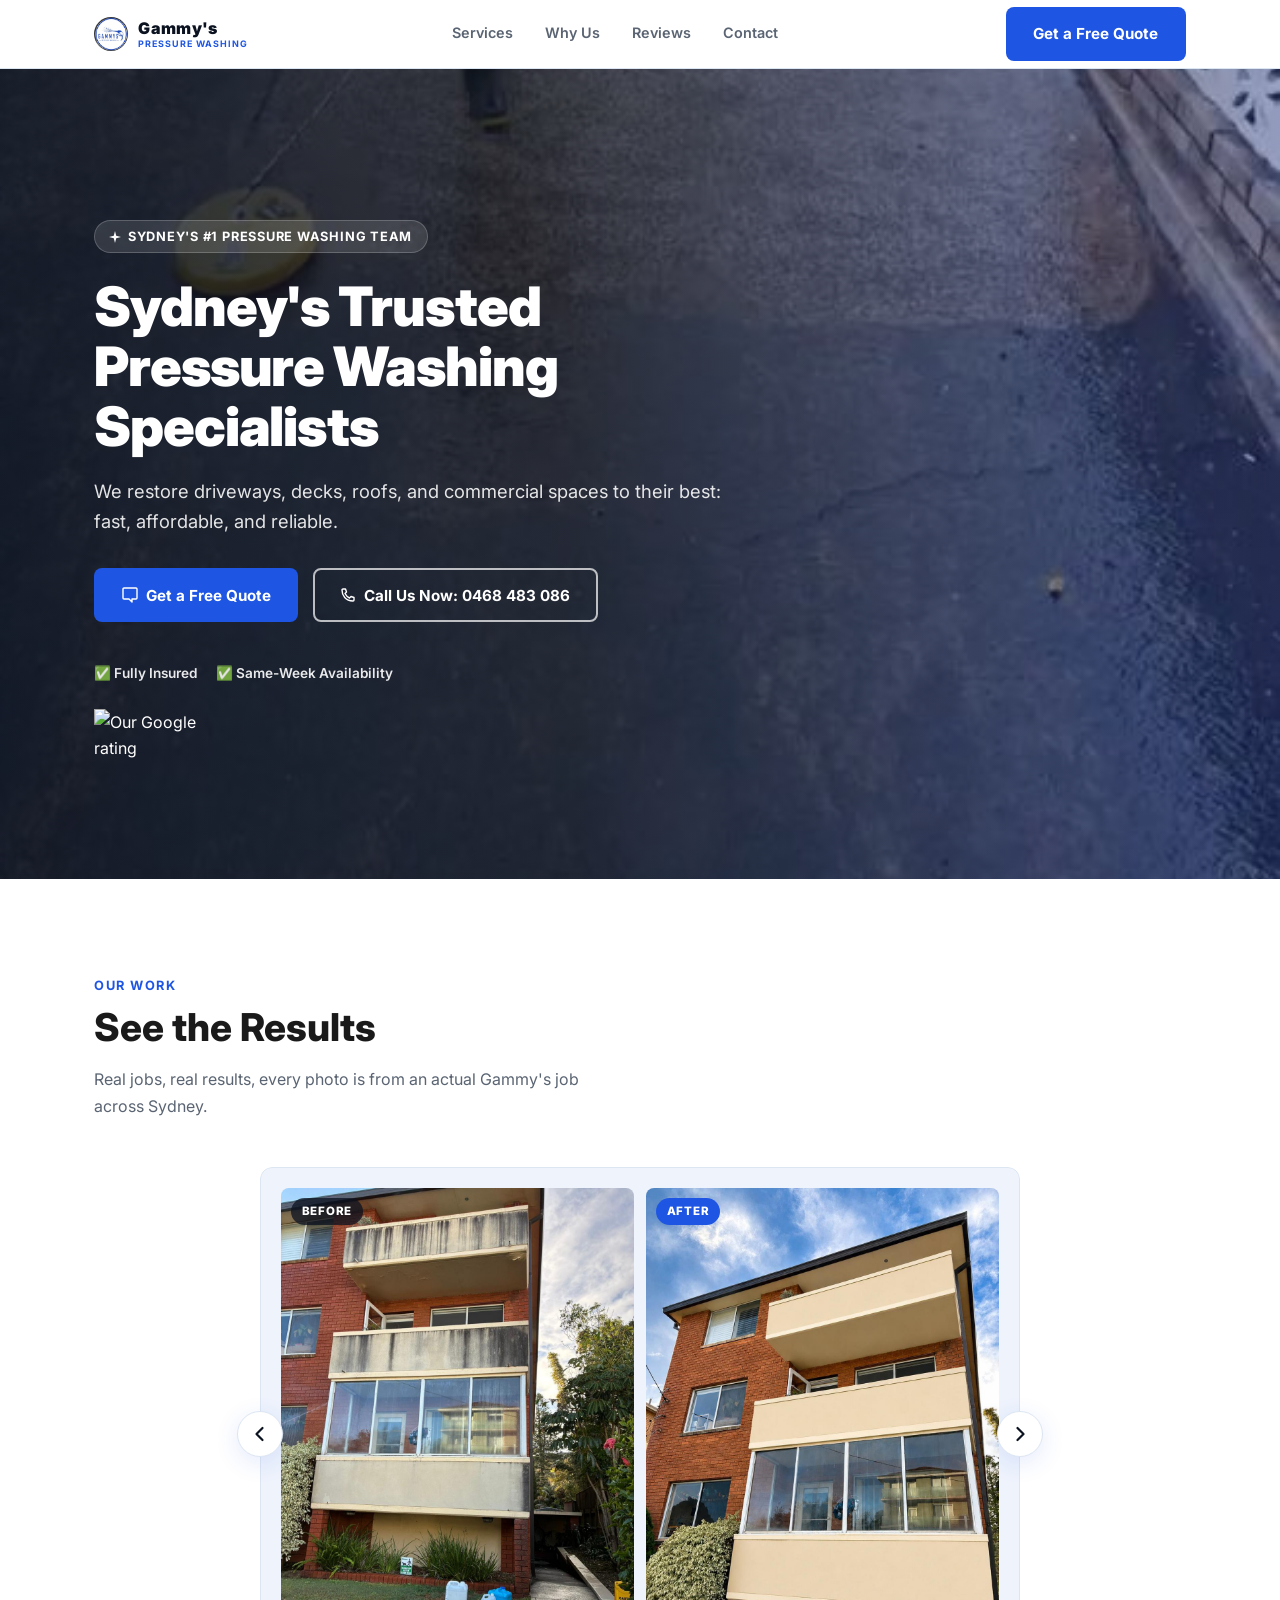
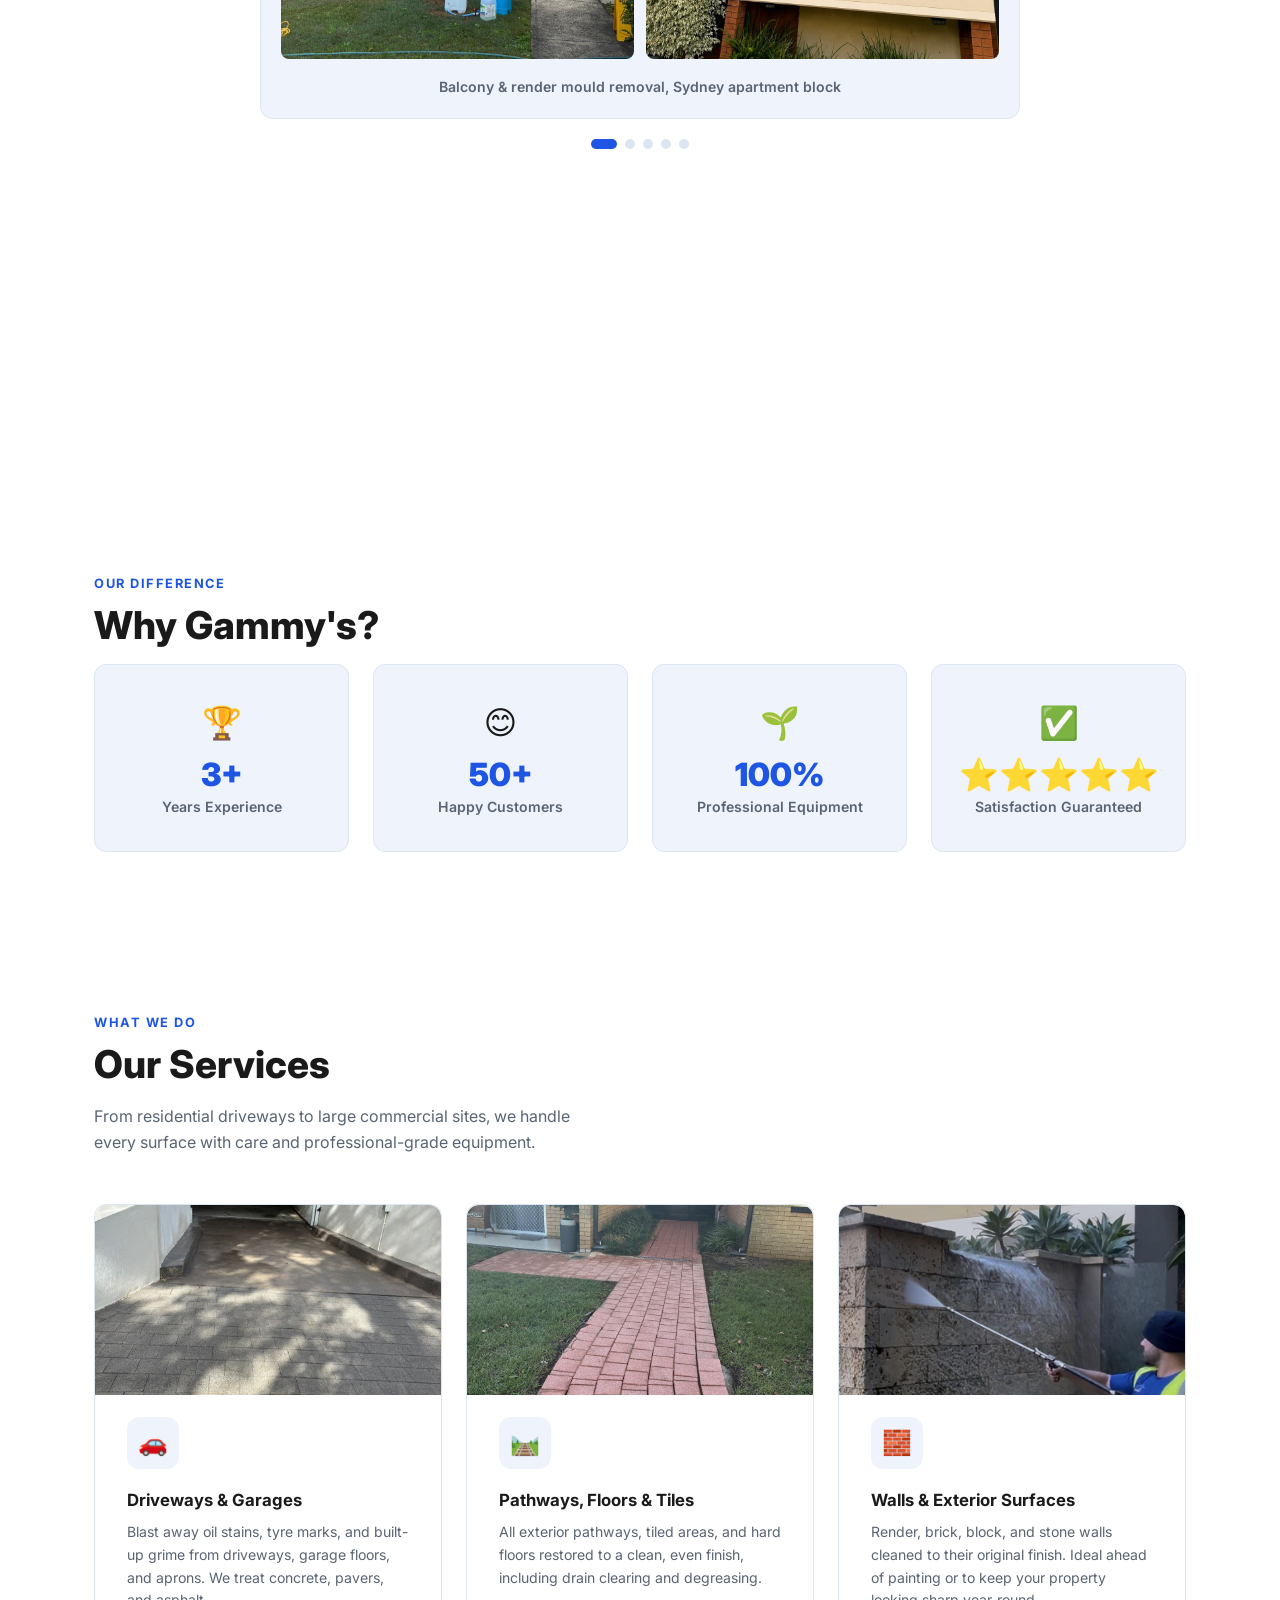
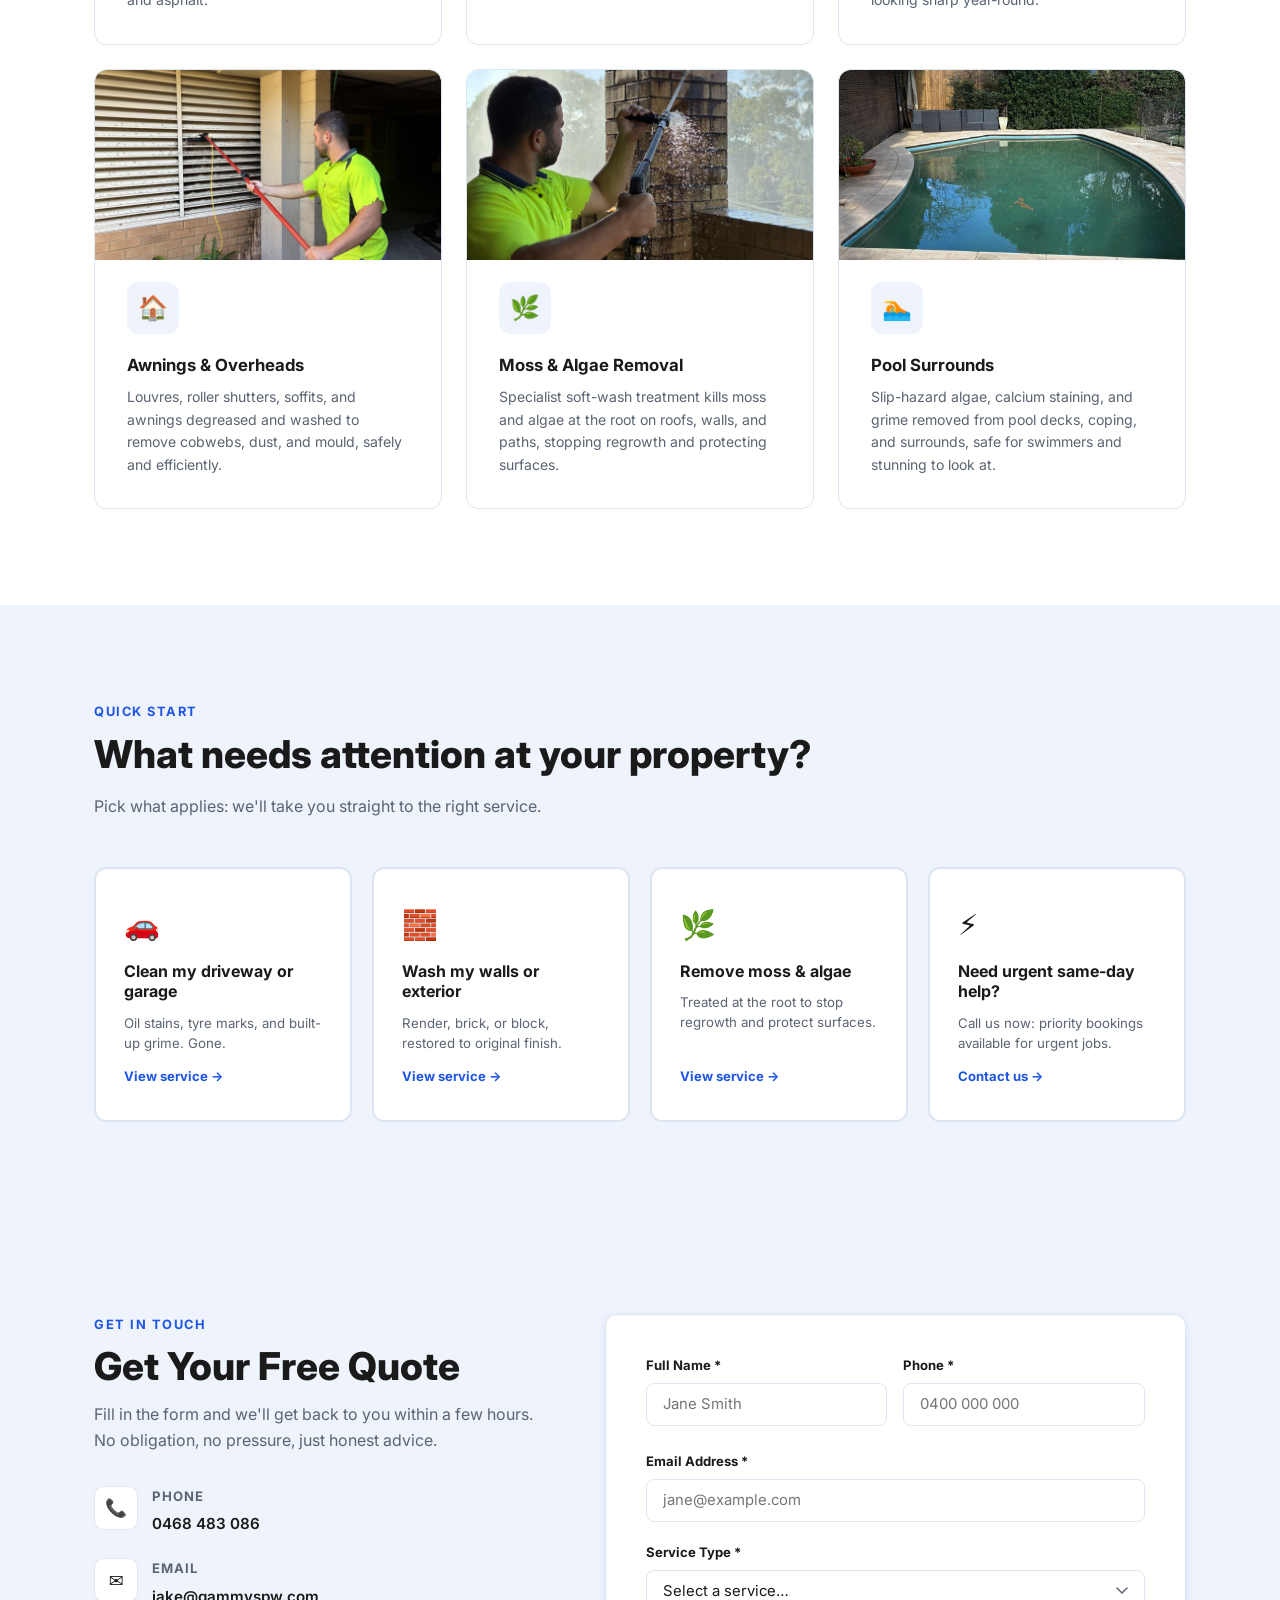
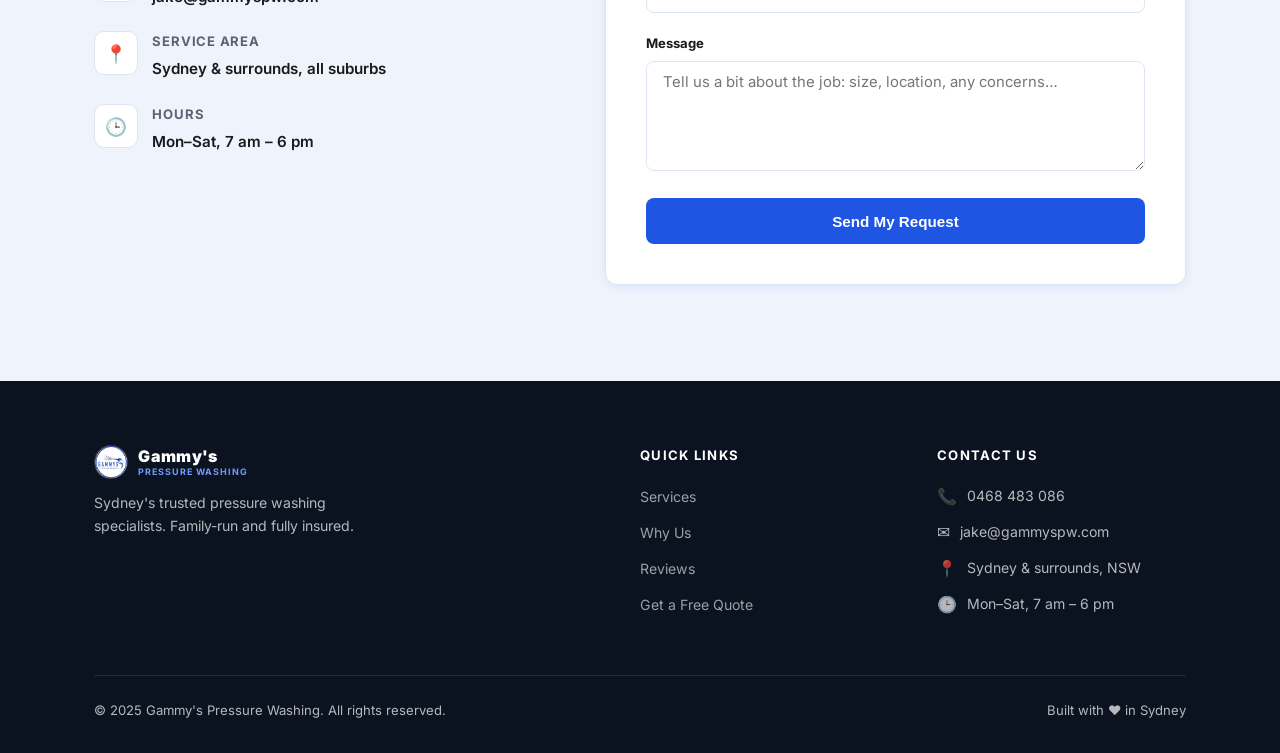
==== commit 15688fc9: "Add hero background video, before/after carousel, and stone stairs job - Hero section now plays a lo" ====
--- a/index.html
+++ b/index.html
@@ -67,6 +67,12 @@
        HERO
        ============================================================ -->
   <section class="hero" id="hero" aria-labelledby="hero-heading">
+    <!-- Background video: Gammy's whirlaway job (silent, loops) -->
+    <video class="hero-video" autoplay muted loop playsinline preload="auto"
+           poster="img/hero-poster.jpg" aria-hidden="true">
+      <source src="img/hero-video.mp4" type="video/mp4" />
+    </video>
+
     <div class="container">
       <div class="hero-content">
 
@@ -101,7 +107,7 @@
               <path d="M3 2h2.5l1 3L5 6.5c1 2 2.5 3.5 4.5 4.5L11 9.5l3 1V13a1 1 0 0 1-1 1C5.5 14 2 8.5 2 3a1 1 0 0 1 1-1Z"
                     stroke="white" stroke-width="1.4" stroke-linejoin="round"/>
             </svg>
-            Call Us Now
+            Call Us Now: 0468 483 086
           </a>
         </div>
 
@@ -111,7 +117,165 @@
           <div class="trust-badge">✅ Same-Week Availability</div>
         </div>
 
-      </div>
+        <!-- Google rating (live image from Revue, updates automatically) -->
+        <a href="#reviews" class="google-rating">
+          <img src="https://w.revue.us/v1/widgets/posts/52452/rating.png"
+               srcset="https://w.revue.us/v1/widgets/posts/52452/rating2x.png 2x"
+               alt="Our Google rating" width="120" height="67" />
+        </a>
+
+
+      </div>
+    </div>
+  </section>
+
+
+  <!-- ============================================================
+       PHOTO GALLERY - Our Work
+       ============================================================ -->
+  <section class="gallery" id="gallery" aria-labelledby="gallery-heading">
+    <div class="container">
+
+      <p class="section-label reveal">Our Work</p>
+      <h2 class="section-title reveal" id="gallery-heading">See the Results</h2>
+      <p class="section-sub reveal">
+        Real jobs, real results, every photo is from an actual Gammy's job across Sydney.
+      </p>
+
+      <!-- Before & After carousel -->
+      <div class="ba-carousel reveal" aria-roledescription="carousel" aria-label="Before and after photos">
+        <div class="ba-viewport">
+          <div class="ba-track">
+            <div class="before-after-card ba-slide">
+              <div class="ba-images">
+                <div class="ba-img">
+                  <img src="img/gallery-before-balcony.jpg" alt="Mould-stained apartment balconies before pressure washing" loading="lazy" />
+                  <span class="ba-tag ba-tag-before">Before</span>
+                </div>
+                <div class="ba-img">
+                  <img src="img/gallery-after-balcony.jpg" alt="Same apartment balconies restored to clean cream render after pressure washing" loading="lazy" />
+                  <span class="ba-tag ba-tag-after">After</span>
+                </div>
+              </div>
+              <p class="ba-caption">Balcony &amp; render mould removal, Sydney apartment block</p>
+            </div>
+
+            <div class="before-after-card ba-slide">
+              <div class="ba-images">
+                <div class="ba-img">
+                  <img src="img/gallery-before-stairs.jpg" alt="Mossy, leaf-covered concrete stairwell before cleaning" loading="lazy" />
+                  <span class="ba-tag ba-tag-before">Before</span>
+                </div>
+                <div class="ba-img">
+                  <img src="img/gallery-after-stairs.jpg" alt="Clean concrete stairwell after pressure washing" loading="lazy" />
+                  <span class="ba-tag ba-tag-after">After</span>
+                </div>
+              </div>
+              <p class="ba-caption">Common-area stairwell moss &amp; algae removal</p>
+            </div>
+
+            <div class="before-after-card ba-slide">
+              <div class="ba-images">
+                <div class="ba-img">
+                  <img src="img/gallery-action-wall.jpg" alt="Gammy's team member pressure washing a heavily mould-stained garage wall and door" loading="lazy" />
+                  <span class="ba-tag ba-tag-before">Before</span>
+                </div>
+                <div class="ba-img">
+                  <img src="img/gallery-before-wall.jpg" alt="Same garage wall restored after pressure washing" loading="lazy" />
+                  <span class="ba-tag ba-tag-after">After</span>
+                </div>
+              </div>
+              <p class="ba-caption">Garage wall &amp; door mould removal</p>
+            </div>
+
+            <div class="before-after-card ba-slide">
+              <div class="ba-images">
+                <div class="ba-img">
+                  <img src="img/gallery-before-stone-stairs.jpg" alt="Grimy stone staircase with pressure washer hoses before cleaning" loading="lazy" />
+                  <span class="ba-tag ba-tag-before">Before</span>
+                </div>
+                <div class="ba-img">
+                  <img src="img/gallery-after-stone-stairs.jpg" alt="Same stone staircase clean and bright after pressure washing" loading="lazy" />
+                  <span class="ba-tag ba-tag-after">After</span>
+                </div>
+              </div>
+              <p class="ba-caption">Outdoor stone staircase clean</p>
+            </div>
+
+            <div class="before-after-card ba-slide">
+              <div class="ba-images">
+                <div class="ba-img">
+                  <img src="img/gallery-before-carpark.jpg" alt="Apartment garage ramp and driveway before pressure washing" loading="lazy" />
+                  <span class="ba-tag ba-tag-before">Before</span>
+                </div>
+                <div class="ba-img">
+                  <img src="img/gallery-after-carpark.jpg" alt="Same garage ramp and driveway freshly cleaned after pressure washing" loading="lazy" />
+                  <span class="ba-tag ba-tag-after">After</span>
+                </div>
+              </div>
+              <p class="ba-caption">Garage ramp &amp; driveway clean, Sydney apartment complex</p>
+            </div>
+          </div>
+        </div>
+
+        <button class="ba-arrow ba-prev" type="button" aria-label="Previous photo">
+          <svg width="20" height="20" viewBox="0 0 20 20" fill="none" aria-hidden="true"><path d="M12.5 4 6.5 10l6 6" stroke="currentColor" stroke-width="2.2" stroke-linecap="round" stroke-linejoin="round"/></svg>
+        </button>
+        <button class="ba-arrow ba-next" type="button" aria-label="Next photo">
+          <svg width="20" height="20" viewBox="0 0 20 20" fill="none" aria-hidden="true"><path d="M7.5 4l6 6-6 6" stroke="currentColor" stroke-width="2.2" stroke-linecap="round" stroke-linejoin="round"/></svg>
+        </button>
+
+        <div class="ba-dots" role="tablist" aria-label="Choose a photo"></div>
+      </div>
+
+    </div>
+  </section>
+
+
+  <!-- ============================================================
+       REVIEWS
+       ============================================================ -->
+  <section class="reviews" id="reviews" aria-label="Customer reviews">
+    <div class="container">
+
+      <div class="elfsight-app-7b0008ef-0100-4198-9709-94e4884e7364" data-elfsight-app-lazy></div>
+    </div>
+  </section>
+
+
+  <!-- ============================================================
+       WHY CHOOSE US
+       ============================================================ -->
+  <section class="why" id="why" aria-labelledby="why-heading">
+    <div class="container">
+
+      <p class="section-label reveal">Our Difference</p>
+      <h2 class="section-title reveal" id="why-heading">Why Gammy's?</h2>
+
+      <!-- Stats row -->
+      <div class="stats-grid">
+        <div class="stat-card reveal">
+          <div class="stat-icon" aria-hidden="true">🏆</div>
+          <div class="stat-number">3+</div>
+          <div class="stat-label">Years Experience</div>
+        </div>
+        <div class="stat-card reveal">
+          <div class="stat-icon" aria-hidden="true">😊</div>
+          <div class="stat-number">50+</div>
+          <div class="stat-label">Happy Customers</div>
+        </div>
+        <div class="stat-card reveal">
+          <div class="stat-icon" aria-hidden="true">🌱</div>
+          <div class="stat-number">100%</div>
+          <div class="stat-label">Professional Equipment</div>
+        </div>
+        <div class="stat-card reveal">
+          <div class="stat-icon" aria-hidden="true">✅</div>
+          <div class="stat-number">⭐⭐⭐⭐⭐</div>
+          <div class="stat-label">Satisfaction Guaranteed</div>
+        </div>
+      </div>
+
     </div>
   </section>
 
@@ -205,143 +369,6 @@
         </div>
 
       </div>
-    </div>
-  </section>
-
-
-  <!-- ============================================================
-       REVIEWS
-       ============================================================ -->
-  <section class="reviews" id="reviews" aria-label="Customer reviews">
-    <div class="container">
-
-      <div class="elfsight-app-7b0008ef-0100-4198-9709-94e4884e7364" data-elfsight-app-lazy></div>
-    </div>
-  </section>
-
-
-  <!-- ============================================================
-       WHY CHOOSE US
-       ============================================================ -->
-  <section class="why" id="why" aria-labelledby="why-heading">
-    <div class="container">
-
-      <p class="section-label reveal">Our Difference</p>
-      <h2 class="section-title reveal" id="why-heading">Why Gammy's?</h2>
-
-      <!-- Stats row -->
-      <div class="stats-grid">
-        <div class="stat-card reveal">
-          <div class="stat-icon" aria-hidden="true">🏆</div>
-          <div class="stat-number">3+</div>
-          <div class="stat-label">Years Experience</div>
-        </div>
-        <div class="stat-card reveal">
-          <div class="stat-icon" aria-hidden="true">😊</div>
-          <div class="stat-number">50+</div>
-          <div class="stat-label">Happy Customers</div>
-        </div>
-        <div class="stat-card reveal">
-          <div class="stat-icon" aria-hidden="true">🌱</div>
-          <div class="stat-number">100%</div>
-          <div class="stat-label">Professional Equipment</div>
-        </div>
-        <div class="stat-card reveal">
-          <div class="stat-icon" aria-hidden="true">✅</div>
-          <div class="stat-number">⭐⭐⭐⭐⭐</div>
-          <div class="stat-label">Satisfaction Guaranteed</div>
-        </div>
-      </div>
-
-    </div>
-  </section>
-
-
-  <!-- ============================================================
-       PHOTO GALLERY - Our Work
-       ============================================================ -->
-  <section class="gallery" id="gallery" aria-labelledby="gallery-heading">
-    <div class="container">
-
-      <p class="section-label reveal">Our Work</p>
-      <h2 class="section-title reveal" id="gallery-heading">See the Results</h2>
-      <p class="section-sub reveal">
-        Real jobs, real results, every photo is from an actual Gammy's job across Sydney.
-      </p>
-
-      <!-- Before & After showcase -->
-      <div class="before-after-grid">
-        <div class="before-after-card reveal">
-          <div class="ba-images">
-            <div class="ba-img">
-              <img src="img/gallery-before-balcony.jpg" alt="Mould-stained apartment balconies before pressure washing" loading="lazy" />
-              <span class="ba-tag ba-tag-before">Before</span>
-            </div>
-            <div class="ba-img">
-              <img src="img/gallery-after-balcony.jpg" alt="Same apartment balconies restored to clean cream render after pressure washing" loading="lazy" />
-              <span class="ba-tag ba-tag-after">After</span>
-            </div>
-          </div>
-          <p class="ba-caption">Balcony &amp; render mould removal, Sydney apartment block</p>
-        </div>
-
-        <div class="before-after-card reveal">
-          <div class="ba-images">
-            <div class="ba-img">
-              <img src="img/gallery-before-stairs.jpg" alt="Mossy, leaf-covered concrete stairwell before cleaning" loading="lazy" />
-              <span class="ba-tag ba-tag-before">Before</span>
-            </div>
-            <div class="ba-img">
-              <img src="img/gallery-after-stairs.jpg" alt="Clean concrete stairwell after pressure washing" loading="lazy" />
-              <span class="ba-tag ba-tag-after">After</span>
-            </div>
-          </div>
-          <p class="ba-caption">Common-area stairwell moss &amp; algae removal</p>
-        </div>
-
-        <div class="before-after-card reveal">
-          <div class="ba-images">
-            <div class="ba-img">
-              <img src="img/gallery-action-wall.jpg" alt="Gammy's team member pressure washing a heavily mould-stained garage wall and door" loading="lazy" />
-              <span class="ba-tag ba-tag-before">Before</span>
-            </div>
-            <div class="ba-img">
-              <img src="img/gallery-before-wall.jpg" alt="Same garage wall restored after pressure washing" loading="lazy" />
-              <span class="ba-tag ba-tag-after">After</span>
-            </div>
-          </div>
-          <p class="ba-caption">Garage wall &amp; door mould removal</p>
-        </div>
-
-        <div class="before-after-card reveal">
-          <div class="ba-images">
-            <div class="ba-img">
-              <img src="img/gallery-before-driveway.jpg" alt="Moss-covered paved driveway ramp before pressure washing" loading="lazy" />
-              <span class="ba-tag ba-tag-before">Before</span>
-            </div>
-            <div class="ba-img">
-              <img src="img/gallery-after-driveway.jpg" alt="Same driveway ramp restored to clean pavers after pressure washing" loading="lazy" />
-              <span class="ba-tag ba-tag-after">After</span>
-            </div>
-          </div>
-          <p class="ba-caption">Driveway ramp moss &amp; algae removal</p>
-        </div>
-
-        <div class="before-after-card reveal">
-          <div class="ba-images">
-            <div class="ba-img">
-              <img src="img/gallery-before-carpark.jpg" alt="Apartment garage ramp and driveway before pressure washing" loading="lazy" />
-              <span class="ba-tag ba-tag-before">Before</span>
-            </div>
-            <div class="ba-img">
-              <img src="img/gallery-after-carpark.jpg" alt="Same garage ramp and driveway freshly cleaned after pressure washing" loading="lazy" />
-              <span class="ba-tag ba-tag-after">After</span>
-            </div>
-          </div>
-          <p class="ba-caption">Garage ramp &amp; driveway clean, Sydney apartment complex</p>
-        </div>
-      </div>
-
     </div>
   </section>
 
--- a/style.css
+++ b/style.css
@@ -256,33 +256,44 @@
 .hero {
   position: relative;
   min-height: 90vh;
+  padding: 6.5rem 0 3.5rem;
   display: flex;
   align-items: center;
   background: linear-gradient(135deg, var(--navy) 0%, var(--blue-dark) 100%);
   overflow: hidden;
 }
 
-/* Decorative blobs */
+/* Background video */
+.hero-video {
+  position: absolute;
+  inset: 0;
+  width: 100%;
+  height: 100%;
+  object-fit: cover;
+  object-position: center 80%;
+  z-index: 0;
+}
+
+/* Dark overlay so the text stays readable over the video */
 .hero::before {
   content: '';
   position: absolute;
-  top: -120px; right: -120px;
-  width: 480px; height: 480px;
-  background: rgba(255,255,255,.05);
-  border-radius: 50%;
-}
-.hero::after {
-  content: '';
-  position: absolute;
-  bottom: -80px; left: -80px;
-  width: 320px; height: 320px;
-  background: rgba(30,86,227,.28);
-  border-radius: 50%;
+  inset: 0;
+  z-index: 1;
+  background: linear-gradient(90deg,
+    rgba(11,18,32,.88) 0%,
+    rgba(11,18,32,.7) 45%,
+    rgba(20,63,176,.35) 100%);
+}
+
+@media (prefers-reduced-motion: reduce) {
+  .hero-video { display: none; }
+  .hero { background: url('img/hero-poster.jpg') center 80% / cover; }
 }
 
 .hero-content {
   position: relative;
-  z-index: 1;
+  z-index: 2;
   color: var(--white);
   max-width: 680px;
 }
@@ -337,6 +348,19 @@
   font-size: .85rem;
   font-weight: 600;
   opacity: .9;
+}
+
+.google-rating {
+  display: block;
+  width: fit-content;
+  margin-top: 1.5rem;
+  transition: transform var(--transition);
+}
+.google-rating:hover { transform: translateY(-2px); }
+.google-rating img {
+  display: block;
+  width: 120px;
+  height: auto;
 }
 
 /* ============================================================
@@ -421,11 +445,74 @@
 /* ============================================================
    BEFORE & AFTER SHOWCASE
    ============================================================ */
-.before-after-grid {
-  display: grid;
-  grid-template-columns: repeat(auto-fit, minmax(320px, 1fr));
-  gap: 2rem;
-  margin-bottom: 2.5rem;
+.ba-carousel {
+  position: relative;
+  max-width: 760px;
+  margin: 0 auto 2.5rem;
+}
+
+.ba-viewport {
+  overflow: hidden;
+  border-radius: var(--radius);
+  touch-action: pan-y;
+}
+
+.ba-track {
+  display: flex;
+  transition: transform .45s ease;
+}
+
+.ba-slide {
+  flex: 0 0 100%;
+  min-width: 0;
+}
+
+.ba-arrow {
+  position: absolute;
+  top: calc(50% - 1.5rem);
+  transform: translateY(-50%);
+  width: 46px;
+  height: 46px;
+  border-radius: 50%;
+  border: 1.5px solid var(--border);
+  background: var(--white);
+  color: var(--navy);
+  box-shadow: var(--shadow-md);
+  display: flex;
+  align-items: center;
+  justify-content: center;
+  cursor: pointer;
+  z-index: 2;
+  transition: background var(--transition), color var(--transition);
+}
+.ba-arrow:hover,
+.ba-arrow:focus-visible {
+  background: var(--blue);
+  color: var(--white);
+  border-color: var(--blue);
+}
+.ba-prev { left: -23px; }
+.ba-next { right: -23px; }
+
+.ba-dots {
+  display: flex;
+  justify-content: center;
+  gap: .5rem;
+  margin-top: 1.25rem;
+}
+.ba-dot {
+  width: 10px;
+  height: 10px;
+  padding: 0;
+  border: none;
+  border-radius: 100px;
+  background: var(--border);
+  cursor: pointer;
+  transition: background var(--transition), width var(--transition);
+}
+.ba-dot.active {
+  width: 26px;
+  background: var(--blue);
 }
 
 .before-after-card {
@@ -546,7 +633,7 @@
    WHY CHOOSE US
    ============================================================ */
 .why {
-  padding: 6rem 0;
+  padding: 6rem 0 4rem;
   background: var(--white);
 }
 
@@ -554,7 +641,6 @@
   display: grid;
   grid-template-columns: repeat(4, 1fr);
   gap: 1.5rem;
-  margin-bottom: 3rem;
 }
 
 .stat-card {
@@ -977,6 +1063,7 @@
 /* Mobile - ≤600px */
 @media (max-width: 600px) {
   .hero { min-height: 100svh; padding: 5rem 0 4rem; }
+  .hero::before { background: rgba(11,18,32,.72); }
 
   .steps {
     flex-direction: column;
@@ -997,6 +1084,10 @@
   .footer-bottom { flex-direction: column; text-align: center; }
 
   .hero-buttons { flex-direction: column; align-items: flex-start; }
+
+  .ba-arrow { width: 40px; height: 40px; }
+  .ba-prev { left: .4rem; }
+  .ba-next { right: .4rem; }
 }
 
 @media (max-width: 400px) {
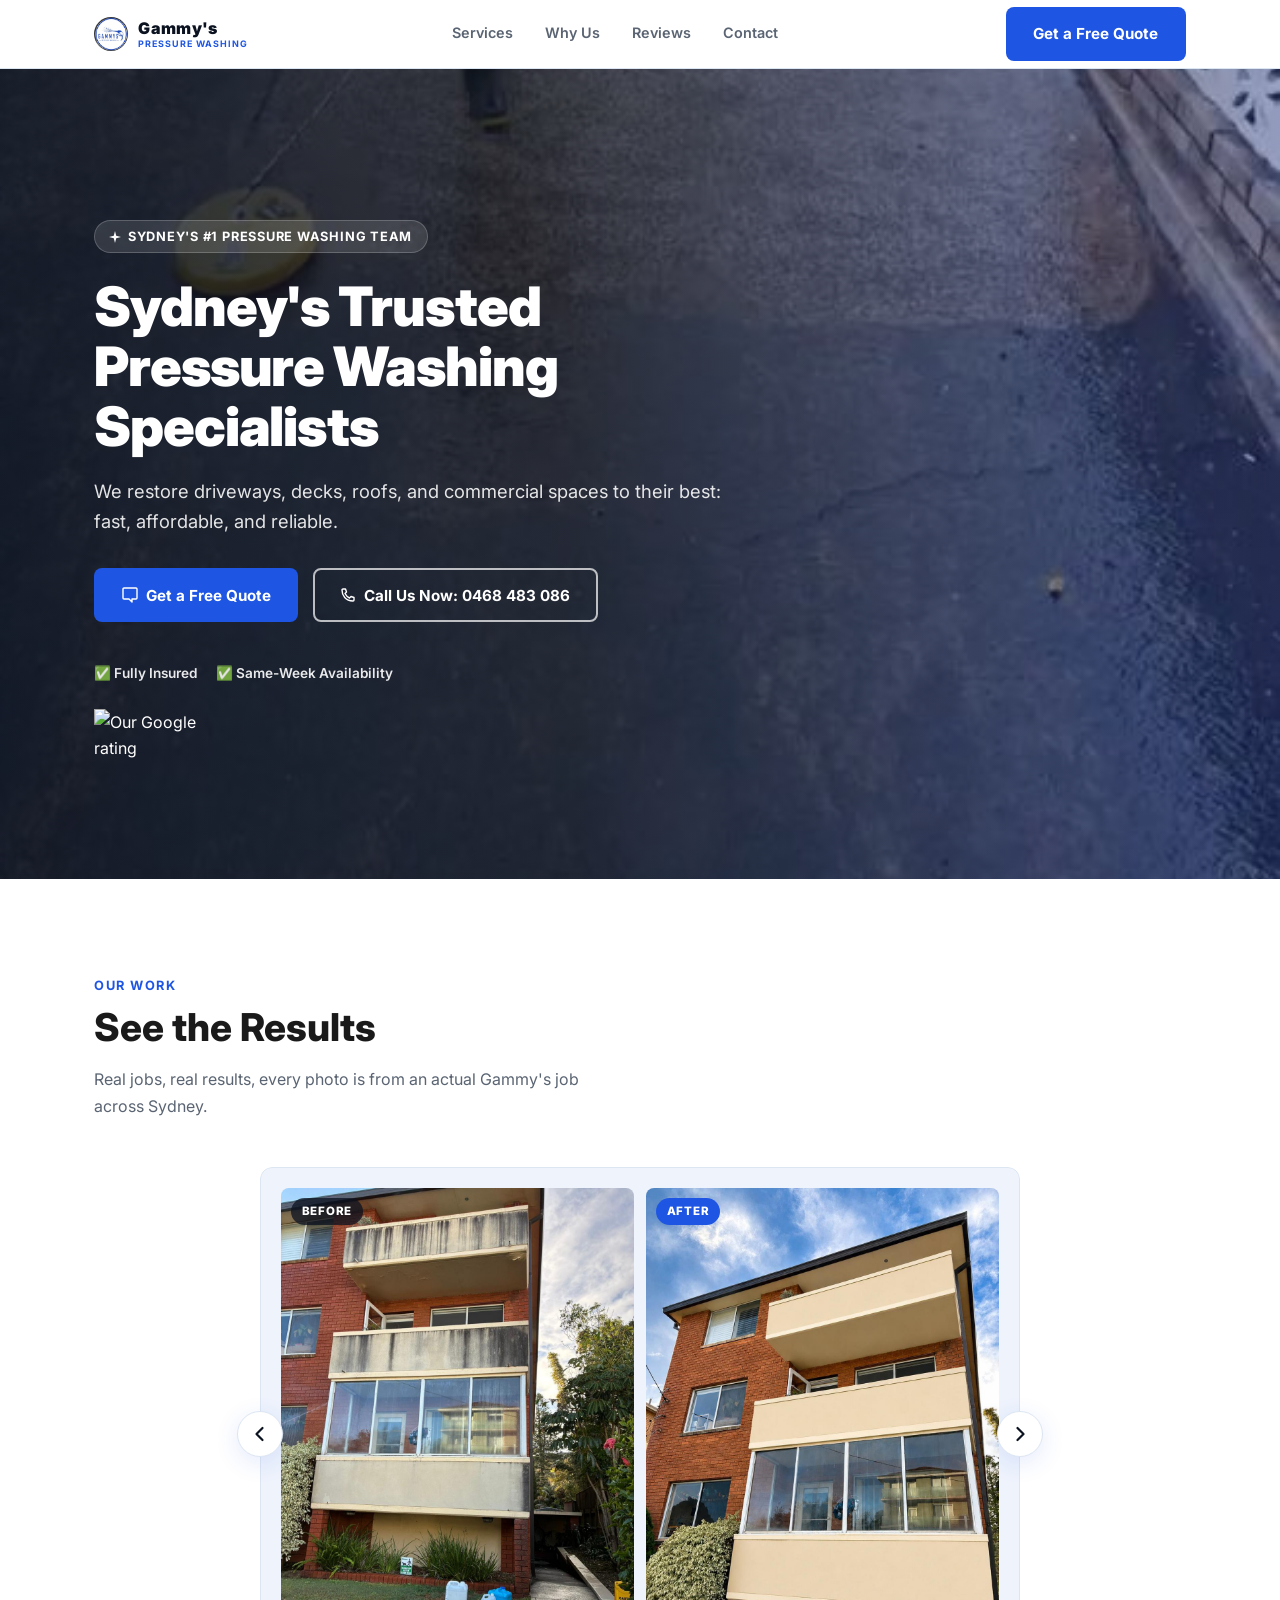
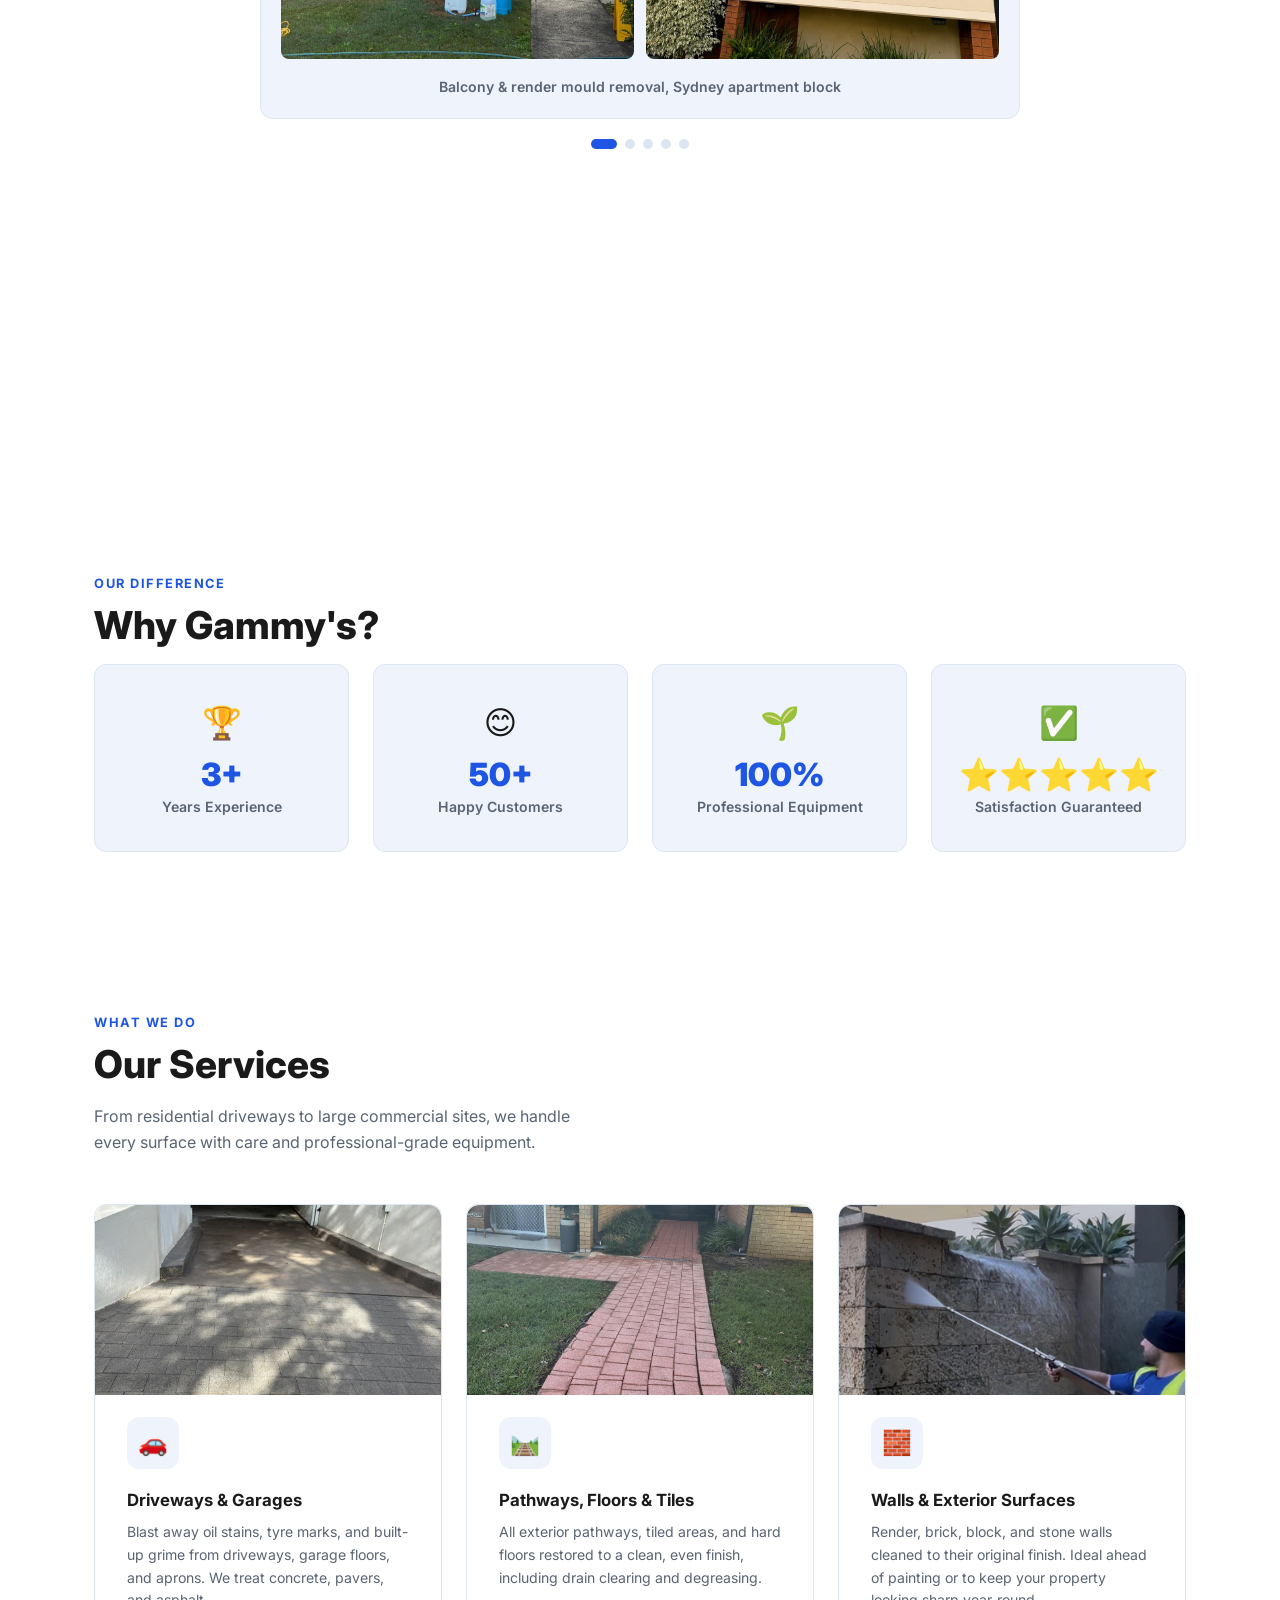
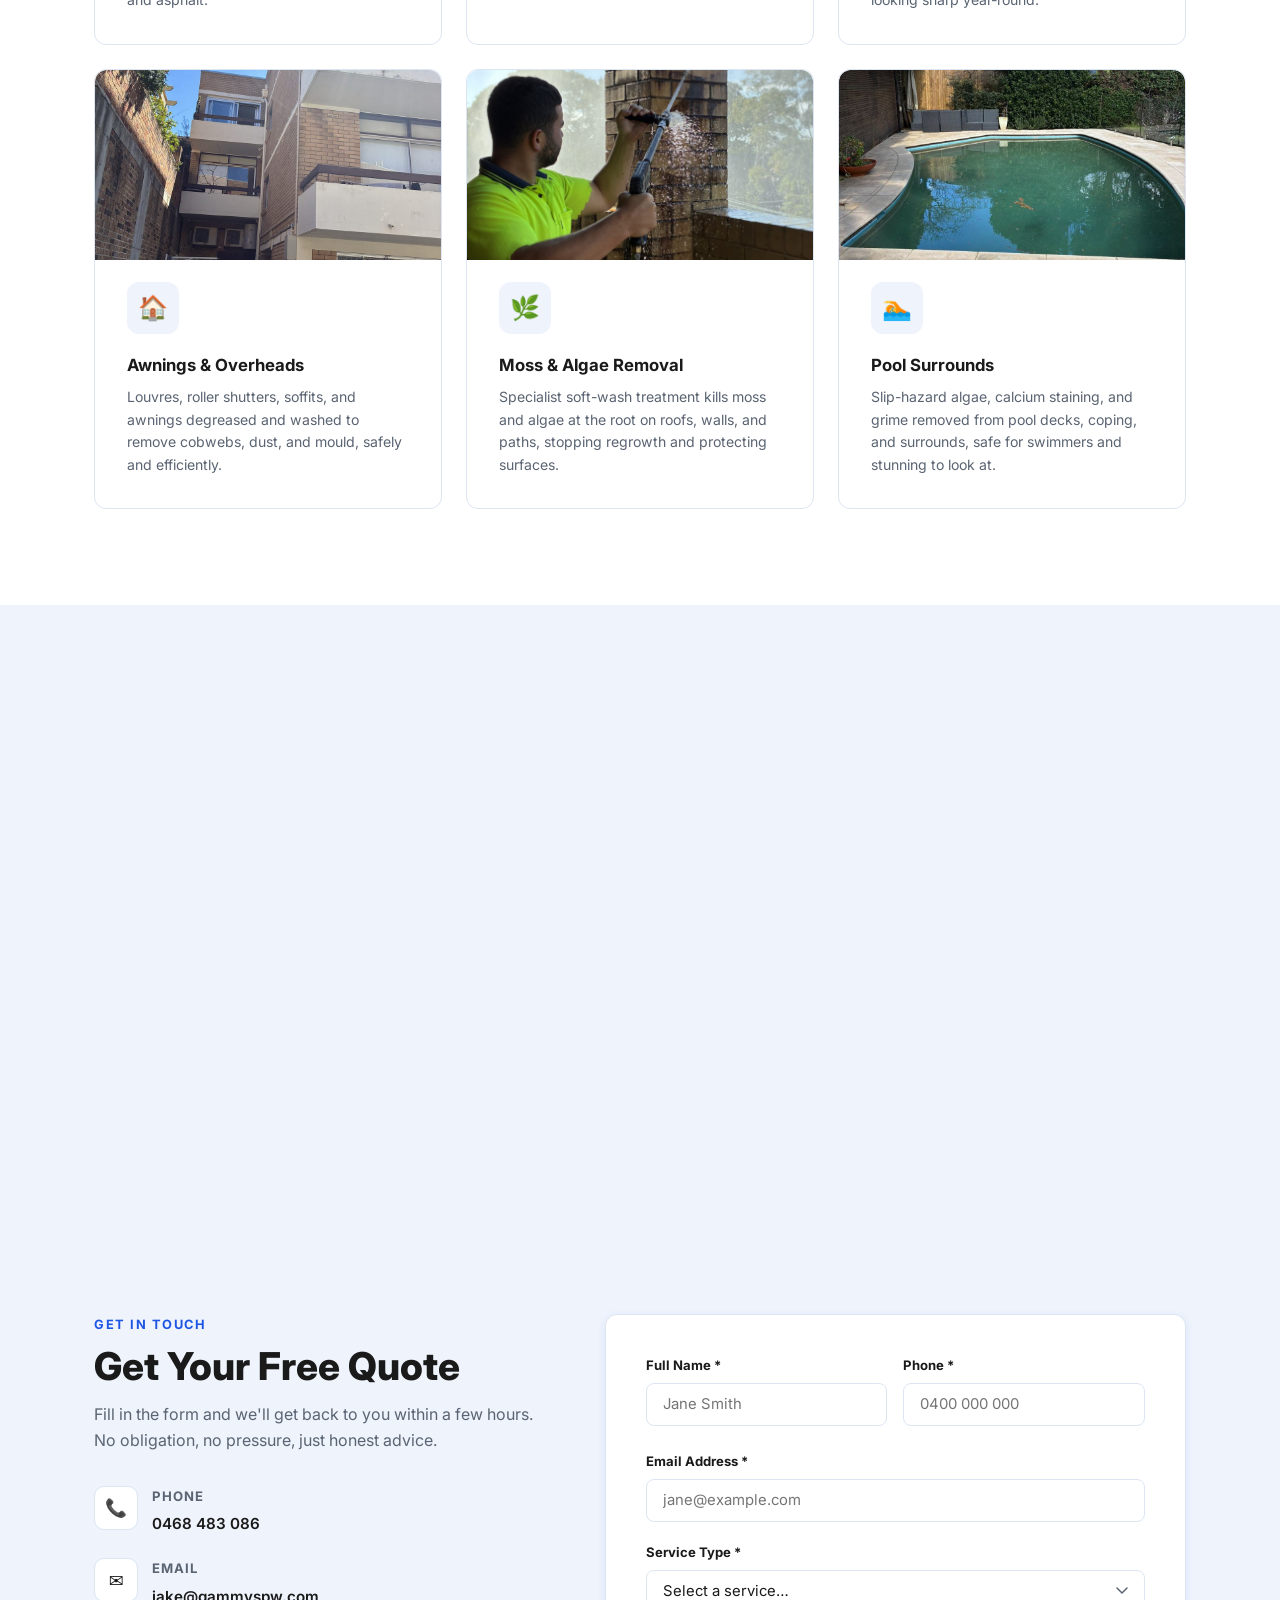
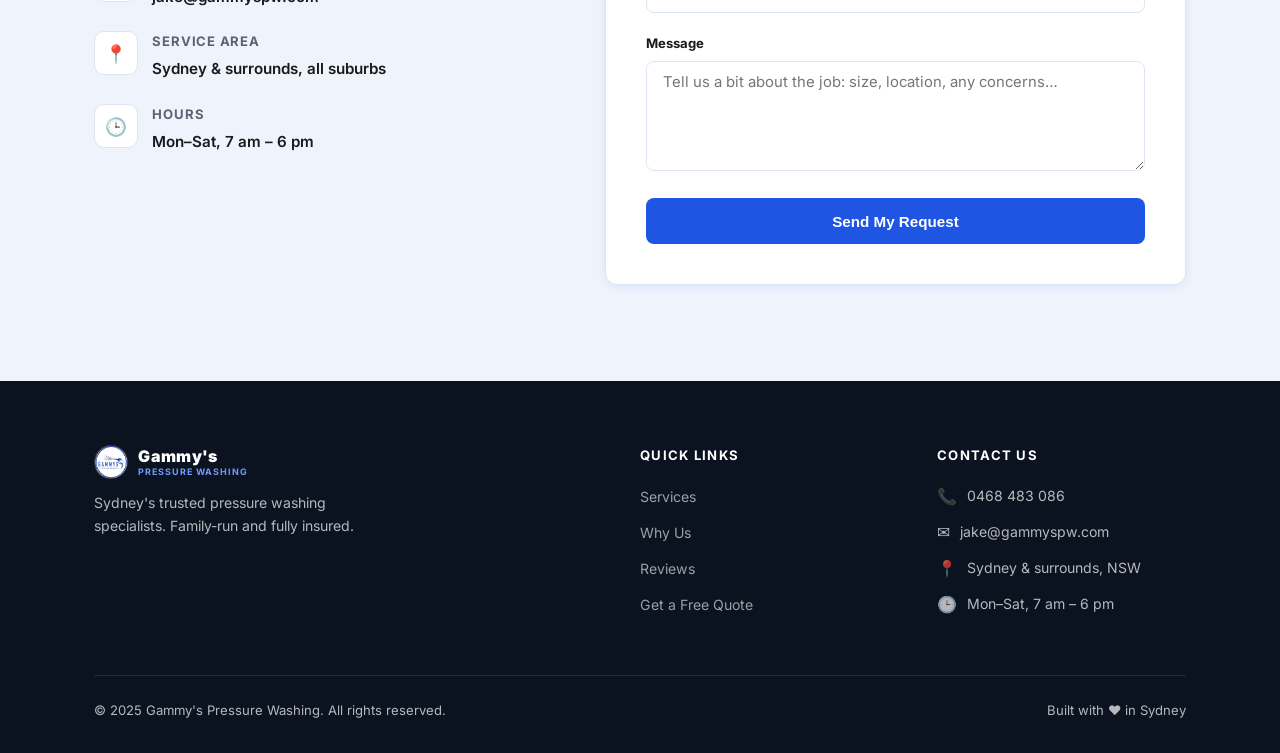
==== commit 2e272b6e: "Replace Awnings & Overheads service photo Co-Authored-By: Claude Opus 5.5 <noreply@anthropic.com>" ====
--- a/index.html
+++ b/index.html
@@ -5,6 +5,9 @@
   <meta name="viewport" content="width=device-width, initial-scale=1.0" />
   <meta name="description" content="Gammy's Pressure Washing: Sydney's trusted specialists for driveway, roof, deck, and commercial pressure washing. Fully insured, same-week availability." />
   <title>Gammy's Pressure Washing | Sydney's Trusted Specialists</title>
+  <link rel="icon" href="favicon.ico" sizes="any" />
+  <link rel="icon" href="img/favicon-32.png" type="image/png" sizes="32x32" />
+  <link rel="apple-touch-icon" href="img/apple-touch-icon.png" />
 
   <!-- Google Fonts: Inter -->
   <link rel="preconnect" href="https://fonts.googleapis.com" />
@@ -336,7 +339,7 @@
         <div class="service-card reveal">
           <!-- Save your awning/shutters photo as img/service-awnings.jpg -->
           <div class="service-img">
-            <img src="img/service-awnings.jpg" alt="Awning and overhead surface cleaning" loading="lazy" />
+            <img src="img/service-awnings.jpg" alt="Apartment block balconies and overhead surfaces" loading="lazy" />
           </div>
           <div class="service-icon" aria-hidden="true">🏠</div>
           <h3>Awnings &amp; Overheads</h3>
